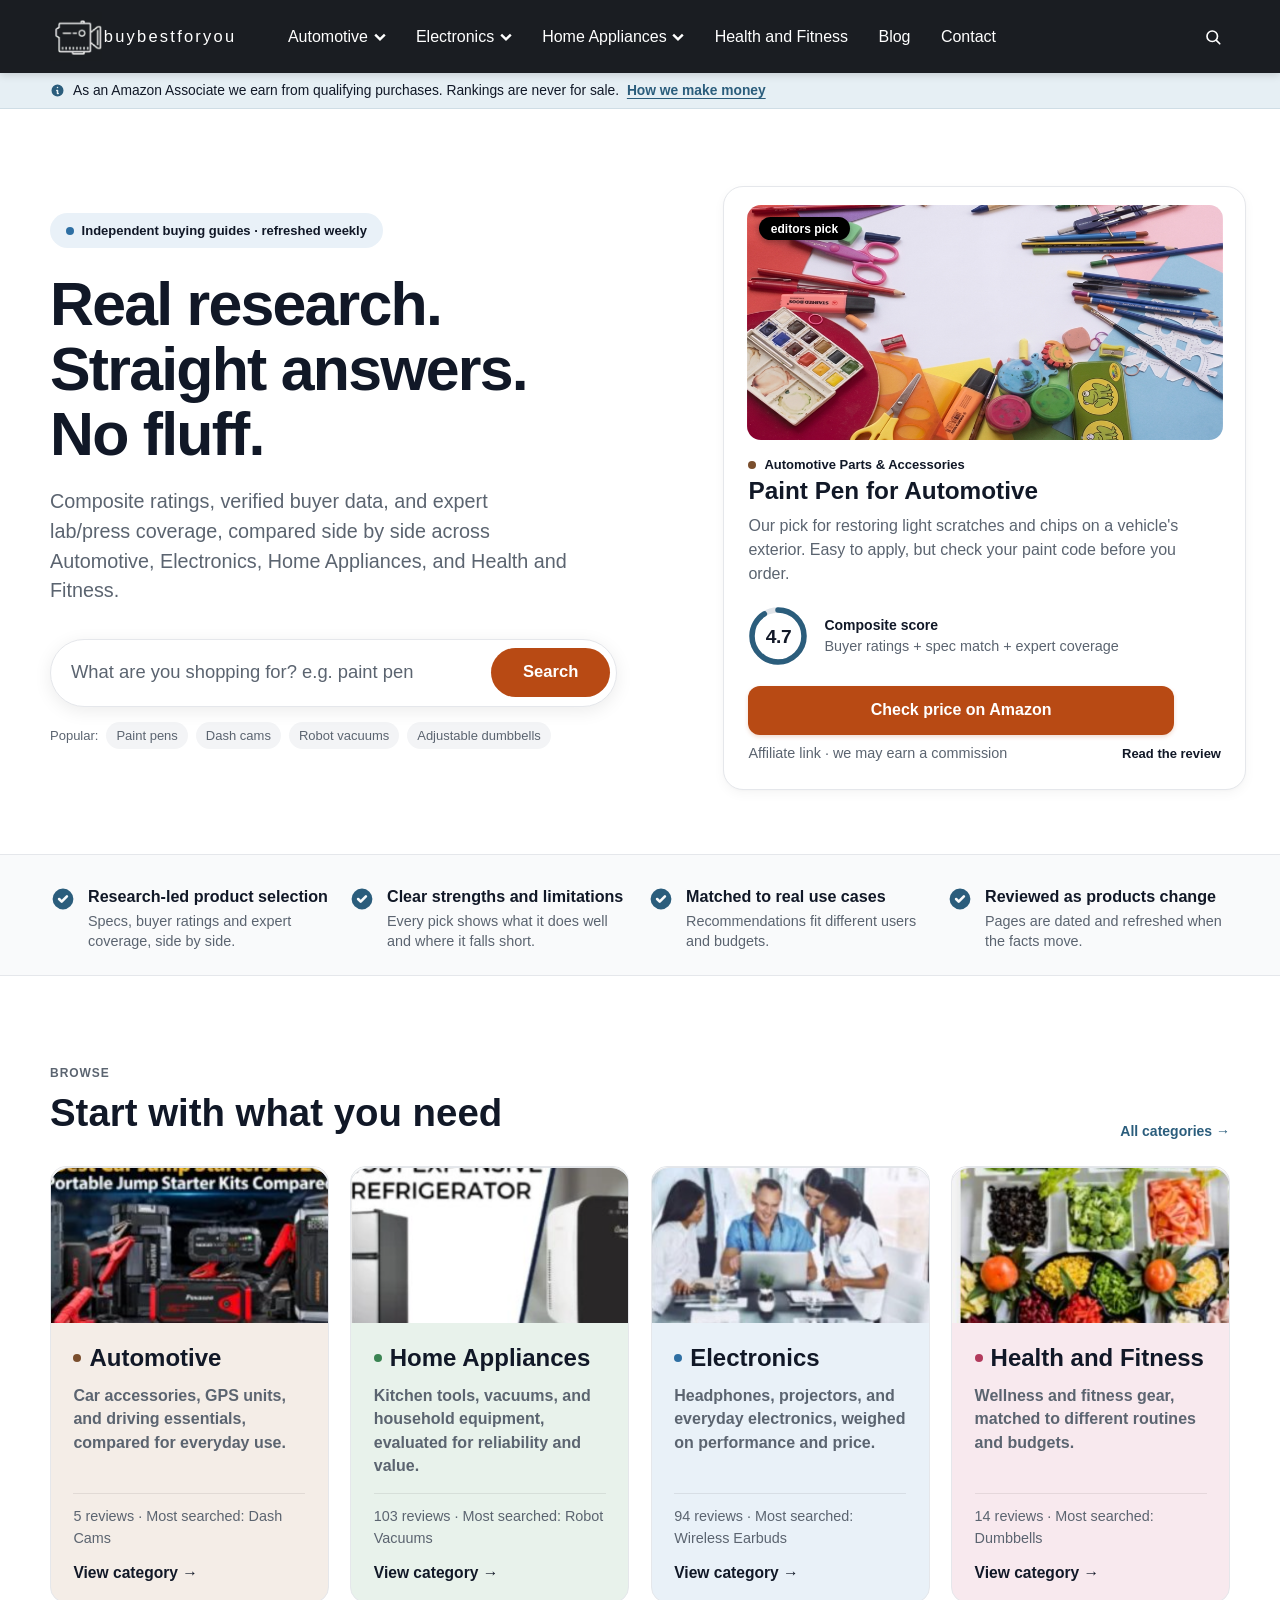
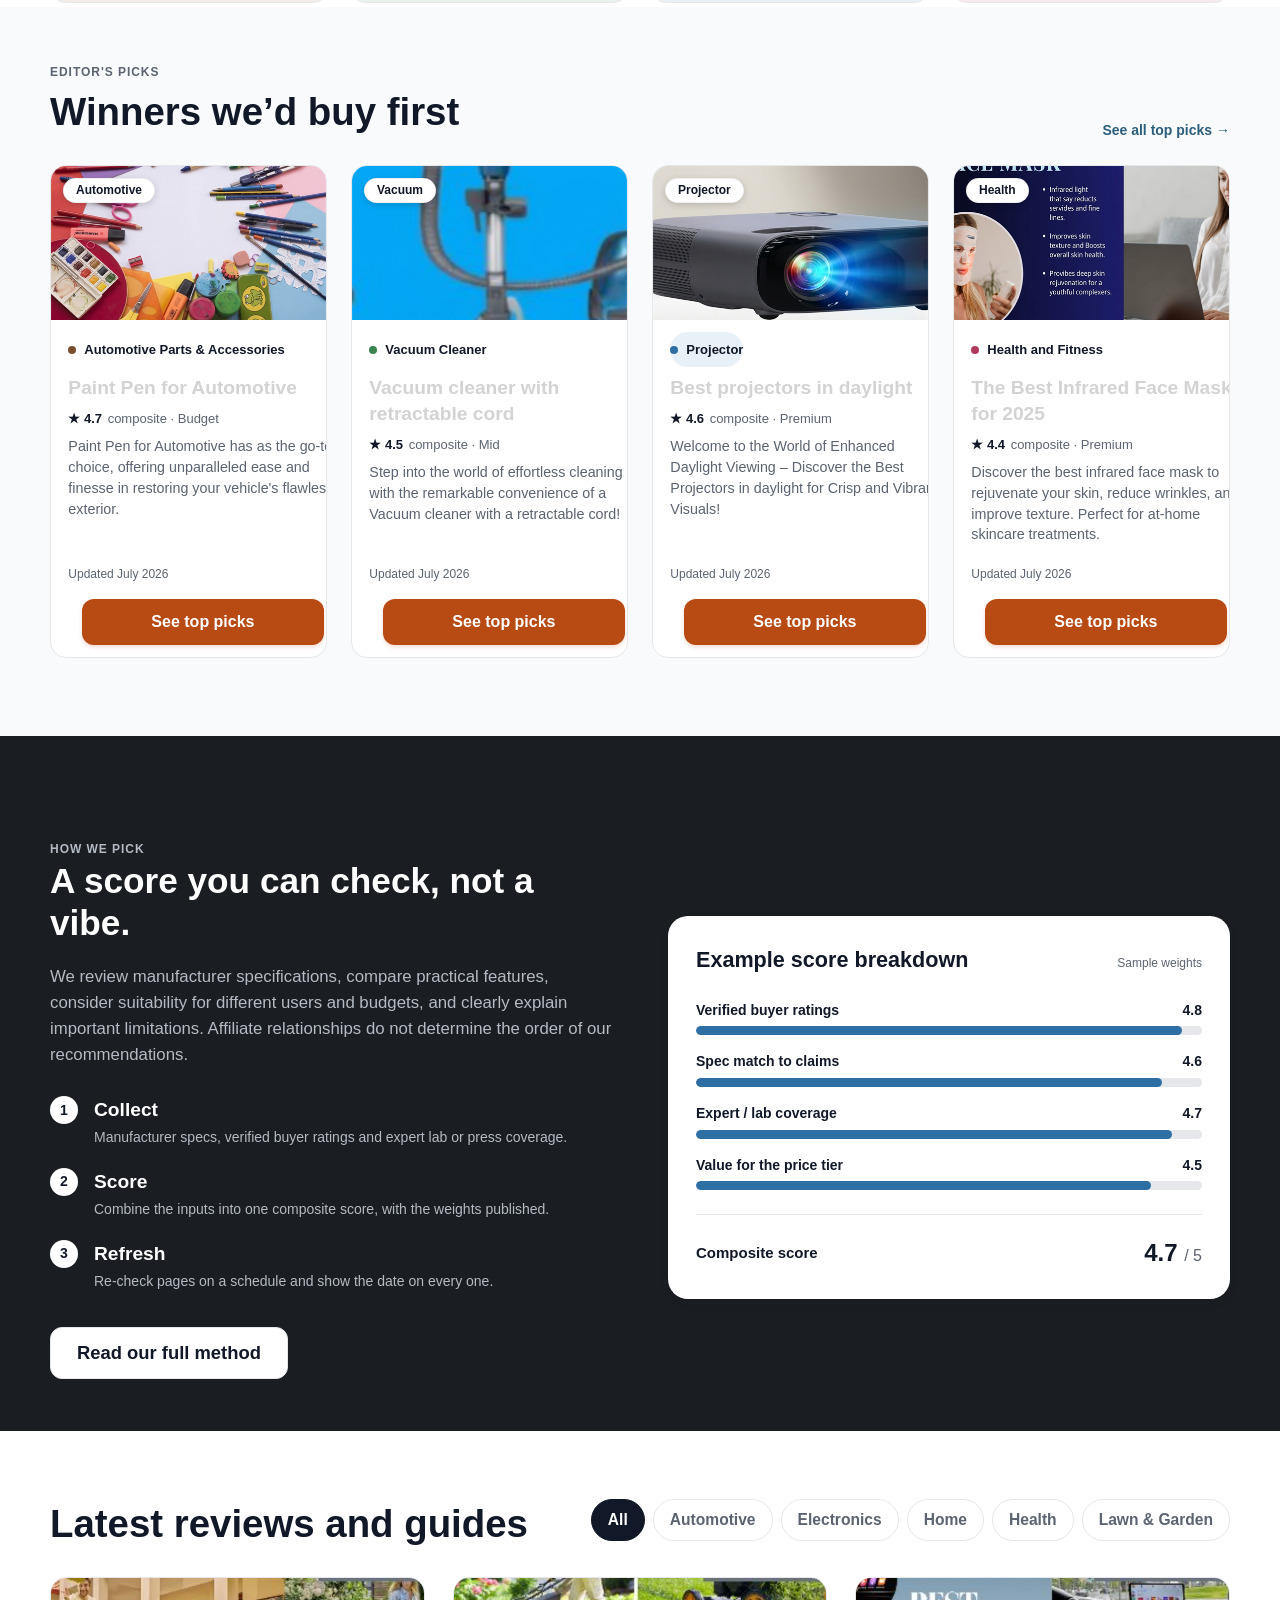
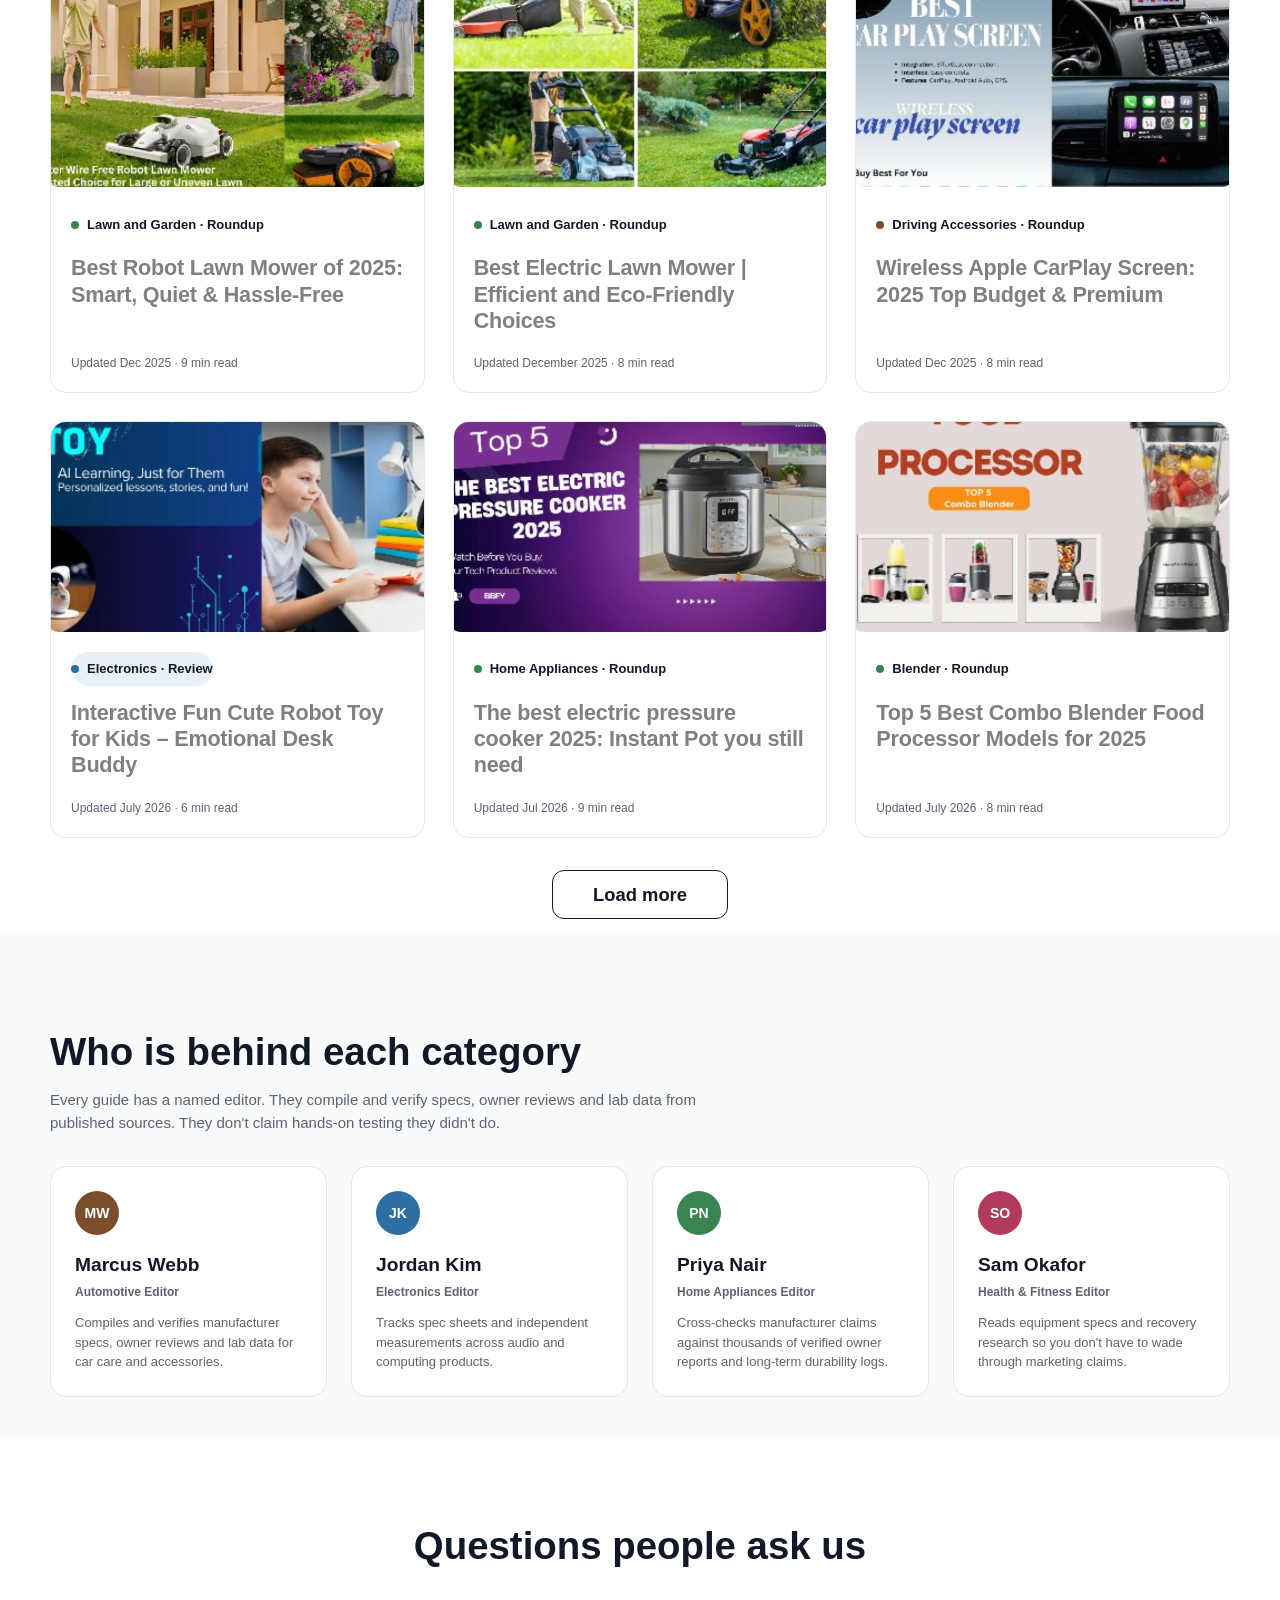
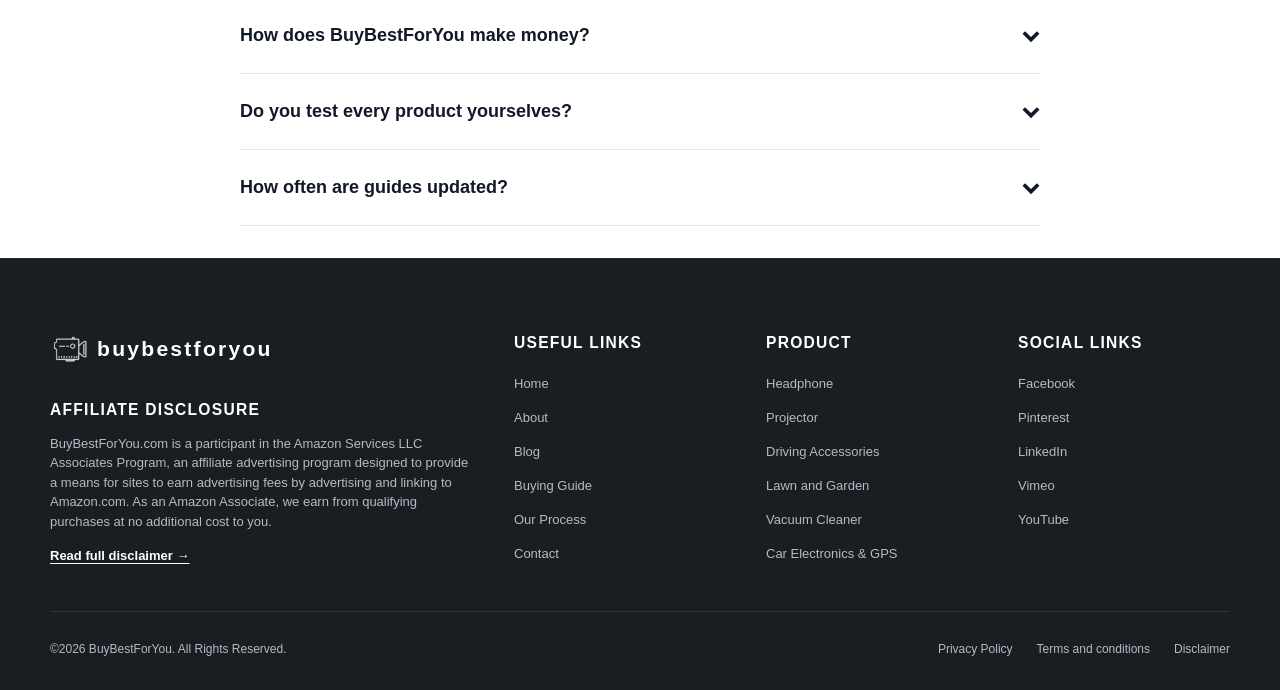
==== index.html @ 90fd8a44 "Css changes" ====
<!DOCTYPE html>
<html lang="en" class="page-home">

<head>
  <meta charset="UTF-8">
  <meta name="viewport" content="width=device-width, initial-scale=1.0">
  <title>BuyBestForYou — Real Research. Straight Answers. No Fluff.</title>
  <meta name="description"
    content="Composite ratings, verified buyer data, and expert lab/press coverage compared side-by-side across Automotive, Electronics, Home Appliances, and Health.">
  <link rel="stylesheet" href="css/variables.css">
  <link rel="stylesheet" href="css/layout.css">
  <link rel="stylesheet" href="css/components.css">
  <link rel="stylesheet" href="css/pages.css">
</head>

<body class="page-home">

  <!-- ==================== SHARED HEADER ==================== -->
  <header class="site-header">
    <div class="container header-inner">
      <a href="index.html" class="brand-logo" aria-label="BuyBestForYou Home">
        <img src="assets/images/logo.svg" alt="BuyBestForYou" class="brand-logo-icon" width="58" height="55">
        <span>buybestforyou</span>
      </a>

      <!-- Pure CSS Mobile Toggle (Checkbox Hack) -->
      <input type="checkbox" id="nav-toggle" class="menu-toggle-checkbox" aria-label="Toggle navigation menu">
      <label for="nav-toggle" class="menu-toggle-label" aria-label="Open menu">
        <span class="menu-toggle-bar"></span>
        <span class="menu-toggle-bar"></span>
        <span class="menu-toggle-bar"></span>
      </label>

      <!-- Navigation Links -->
      <nav class="main-nav" aria-label="Main Navigation">
        <ul class="nav-list">
          <li class="nav-item">
            <a href="category.html" class="nav-link">
              Automotive
              <svg class="chevron" viewBox="0 0 10 6" fill="none" stroke="currentColor" stroke-width="2">
                <path d="M1 1L5 5L9 1" />
              </svg>
            </a>
            <div class="dropdown-menu">
              <a href="category.html" class="dropdown-link">Automotive Parts & Accessories</a>
              <a href="category.html" class="dropdown-link">Car Electronics & GPS</a>
              <a href="category.html" class="dropdown-link">Driving Accessories</a>
              <a href="review-roundup.html" class="dropdown-link">Best Robot Lawn Mowers</a>
            </div>
          </li>
          <li class="nav-item">
            <a href="category.html" class="nav-link">
              Electronics
              <svg class="chevron" viewBox="0 0 10 6" fill="none" stroke="currentColor" stroke-width="2">
                <path d="M1 1L5 5L9 1" />
              </svg>
            </a>
            <div class="dropdown-menu">
              <a href="category.html" class="dropdown-link">Headphones & Audio</a>
              <a href="category.html" class="dropdown-link">Projectors & Displays</a>
              <a href="category.html" class="dropdown-link">Dash Cams & Cameras</a>
            </div>
          </li>
          <li class="nav-item">
            <a href="category.html" class="nav-link">
              Home Appliances
              <svg class="chevron" viewBox="0 0 10 6" fill="none" stroke="currentColor" stroke-width="2">
                <path d="M1 1L5 5L9 1" />
              </svg>
            </a>
            <div class="dropdown-menu">
              <a href="category.html" class="dropdown-link">Kitchen Tools & Cookers</a>
              <a href="category.html" class="dropdown-link">Vacuum Cleaners</a>
              <a href="category.html" class="dropdown-link">Lawn & Garden Care</a>
            </div>
          </li>
          <li class="nav-item">
            <a href="category.html" class="nav-link">Health and Fitness</a>
          </li>
          <li class="nav-item">
            <a href="blog.html" class="nav-link">Blog</a>
          </li>
          <li class="nav-item">
            <a href="contact.html" class="nav-link">Contact</a>
          </li>
        </ul>
      </nav>

      <div class="header-actions">
        <a href="404.html" class="search-trigger-btn" aria-label="Search articles and reviews">
          <svg viewBox="0 0 24 24" fill="none" stroke="currentColor" stroke-width="2.2" stroke-linecap="round">
            <circle cx="11" cy="11" r="7"></circle>
            <line x1="21" y1="21" x2="16.5" y2="16.5"></line>
          </svg>
        </a>
      </div>
    </div>
  </header>

  <!-- ==================== DISCLOSURE BAR ==================== -->
  <aside class="disclosure-bar" aria-label="Affiliate disclosure banner">
    <div class="container disclosure-inner">
      <svg class="disclosure-icon desktop-only" viewBox="0 0 20 20" fill="currentColor">
        <path fill-rule="evenodd"
          d="M18 10a8 8 0 11-16 0 8 8 0 0116 0zm-7-4a1 1 0 11-2 0 1 1 0 012 0zM9 9a1 1 0 000 2v3a1 1 0 001 1h1a1 1 0 100-2v-3a1 1 0 00-1-1H9z"
          clip-rule="evenodd" />
      </svg>
      <span class="disclosure-text">
        As an Amazon Associate we earn from qualifying purchases. <span class="desktop-only">Rankings are never for
          sale. </span><a href="disclosure.html" class="disclosure-link">How we make money</a>
      </span>
    </div>
  </aside>

  <!-- ==================== MAIN CONTENT ==================== -->
  <main id="main-content">

    <!-- HERO SECTION -->
    <section class="hero-home">
      <div class="container hero-grid" style="position: relative; top: 0.4rem;">
        <div class="hero-intro">
          <div class="cat-pill cat-electronics desktop-only"
            style="margin-bottom: 1.25rem; position: relative; top: 1.5rem; padding-left: 0.975rem; padding-right: 0.975rem;">
            <span class="cat-dot"></span>
            Independent buying guides · refreshed weekly
          </div>
          <h1 class="hero-title" style="position: relative; top: 1.75rem;">Real research.<br>Straight answers.<br>No
            fluff.
          </h1>
          <p class="hero-lead" style="font-size: 1.2375rem; position: relative; top: 1.75rem;">
            Composite ratings, verified buyer data, and expert lab/press coverage, compared side by side<span
              class="desktop-only"> across Automotive, Electronics, Home Appliances, and Health and Fitness</span>.
          </p>

          <form action="404.html" method="get" class="hero-search-area" style="position: relative; top: 0.3rem;">
            <div class="search-bar-unified"
              style="max-width: 567px; width: 100%; min-height: 65.66px; padding: 0.5375rem 0.35rem 0.5375rem 1.25rem;">
              <input type="text" class="search-bar-input" placeholder="What are you shopping for? e.g. paint pen"
                aria-label="Search reviews and guides">
              <button type="submit" class="search-bar-btn"
                style="padding-left: 2rem; padding-right: 2rem;">Search</button>
            </div>
          </form>

          <div class="popular-tags desktop-only">
            <span>Popular:</span>
            <a href="product-single.html" class="popular-tag">Paint pens</a>
            <a href="category.html" class="popular-tag">Dash cams</a>
            <a href="review-roundup.html" class="popular-tag">Robot vacuums</a>
            <a href="category.html" class="popular-tag">Adjustable dumbbells</a>
          </div>
        </div>

        <!-- HERO FEATURED PRODUCT CARD -->
        <div class="hero-featured-wrap desktop-only">
          <div class="hero-featured-card" style="margin-top: -0.6rem; margin-left: 1rem; margin-right: -1rem;">
            <div class="hero-featured-image hero-featured-img"
              style="width: calc(100% + 8px - 0.3rem); height: 14.6775rem; margin-left: calc(-4px + 0.15rem); margin-right: calc(-4px + 0.15rem);">
              <a href="category.html" class="hero-featured-tag" aria-label="editors pick">editors pick</a>
              <img src="assets/images/hero-paint-pen.png" alt="Paint Pen for Automotive kit" width="911" height="460"
                loading="eager">
            </div>
            <div class="cat-pill cat-auto" style="padding-bottom: 0;">
              <span class=" cat-dot"></span>
              Automotive Parts & Accessories
            </div>
            <h2 class="hero-featured-title"
              style="font-size: 1.52rem; word-spacing: calc(var(--word-spacing, 10%) - 10%);">Paint Pen for Automotive
            </h2>
            <p class="hero-featured-desc">
              Our pick for restoring light scratches and chips on a vehicle's exterior. Easy to apply, but check your
              paint code before you order.
            </p>
            <div class="hero-featured-score-row">
              <div class="score-badge-circle"
                style="width: 60px; height: 60px; min-width: 60px; border: none; box-shadow: none; background: transparent; position: relative; display: inline-flex; align-items: center; justify-content: center;">
                <svg width="60" height="60" viewBox="0 0 60 60"
                  style="position: absolute; inset: 0; pointer-events: none;" aria-hidden="true">
                  <circle cx="30" cy="30" r="26" fill="none" stroke="#E0E4E9" stroke-width="5.5" />
                  <circle cx="30" cy="30" r="26" fill="none" stroke="#2B5D7C" stroke-width="5.5" stroke-linecap="round"
                    stroke-dasharray="148 163.4" transform="rotate(-90 30 30)" />
                </svg>
                <span
                  style="font-size: 1.2rem; font-weight: 800; color: var(--color-ink); line-height: 1; letter-spacing: -0.02em;">4.7</span>
              </div>
              <div>
                <div class="score-meta-title">Composite score</div>
                <div class="score-meta-sub">Buyer ratings + spec match + expert coverage</div>
              </div>
            </div>
            <a href="product-single.html" class="btn btn-primary btn-full" style="width: 90%; font-size: 1rem; margin-left: auto; margin-right: auto;">Check price on Amazon</a>
            <div
              style="display: flex; justify-content: space-between; align-items: center; flex-wrap: wrap; gap: 0.35rem; margin-top: 0.5rem;">
              <span class="affiliate-note" style="margin-top:0;">Affiliate link · we may earn a commission</span>
              <a href="product-single.html"
                style="font-size: 0.8125rem; font-weight: 700; color: var(--color-ink);">Read the review</a>
            </div>
          </div>
        </div>
      </div>
    </section>

    <!-- TRUST POINTS BAR -->
    <section class="trust-bar desktop-only" aria-label="Core editorial principles">
      <div class="container trust-grid">
        <div class="trust-item">
          <svg class="trust-item-icon" viewBox="0 0 20 20" fill="currentColor">
            <path fill-rule="evenodd"
              d="M10 18a8 8 0 100-16 8 8 0 000 16zm3.707-9.293a1 1 0 00-1.414-1.414L9 10.586 7.707 9.293a1 1 0 00-1.414 1.414l2 2a1 1 0 001.414 0l4-4z"
              clip-rule="evenodd" />
          </svg>
          <div>
            <h4>Research-led product selection</h4>
            <p>Specs, buyer ratings and expert coverage, side by side.</p>
          </div>
        </div>
        <div class="trust-item">
          <svg class="trust-item-icon" viewBox="0 0 20 20" fill="currentColor">
            <path fill-rule="evenodd"
              d="M10 18a8 8 0 100-16 8 8 0 000 16zm3.707-9.293a1 1 0 00-1.414-1.414L9 10.586 7.707 9.293a1 1 0 00-1.414 1.414l2 2a1 1 0 001.414 0l4-4z"
              clip-rule="evenodd" />
          </svg>
          <div>
            <h4>Clear strengths and limitations</h4>
            <p>Every pick shows what it does well and where it falls short.</p>
          </div>
        </div>
        <div class="trust-item">
          <svg class="trust-item-icon" viewBox="0 0 20 20" fill="currentColor">
            <path fill-rule="evenodd"
              d="M10 18a8 8 0 100-16 8 8 0 000 16zm3.707-9.293a1 1 0 00-1.414-1.414L9 10.586 7.707 9.293a1 1 0 00-1.414 1.414l2 2a1 1 0 001.414 0l4-4z"
              clip-rule="evenodd" />
          </svg>
          <div>
            <h4>Matched to real use cases</h4>
            <p>Recommendations fit different users and budgets.</p>
          </div>
        </div>
        <div class="trust-item">
          <svg class="trust-item-icon" viewBox="0 0 20 20" fill="currentColor">
            <path fill-rule="evenodd"
              d="M10 18a8 8 0 100-16 8 8 0 000 16zm3.707-9.293a1 1 0 00-1.414-1.414L9 10.586 7.707 9.293a1 1 0 00-1.414 1.414l2 2a1 1 0 001.414 0l4-4z"
              clip-rule="evenodd" />
          </svg>
          <div>
            <h4>Reviewed as products change</h4>
            <p>Pages are dated and refreshed when the facts move.</p>
          </div>
        </div>
      </div>
    </section>

    <!-- BROWSE CATEGORIES -->
    <section class="section section-categories">
      <div class="container">
        <div class="section-heading-row"
          style="display: flex; justify-content: space-between; align-items: flex-end; margin-bottom: 1rem;">
          <div>
            <span class="section-kicker desktop-only"
              style="font-size: 0.75rem; font-weight: 800; letter-spacing: 0.08em; text-transform: uppercase; color: var(--color-muted);">Browse</span>
            <h2 class="section-title desktop-only"
              style="font-size: 2.4rem; font-weight: 800; color: var(--color-ink);">
              Start with what you need</h2>
            <h2 class="section-title mobile-only">Browse by category</h2>
          </div>
          <a href="category.html" class="desktop-only"
            style="font-size: 0.875rem; font-weight: 700; color: var(--color-trust);">All categories →</a>
        </div>

        <div class="category-browser-grid">
          <!-- Automotive -->
          <a href="category.html" class="cat-browse-card cat-card-auto" style="background-color: var(--cat-auto-bg);">
            <div class="cat-browse-img">
              <img src="assets/images/cat-automotive.png" alt="Automotive category cover: Portable Jump Starter Kits"
                width="546" height="302" loading="lazy">
            </div>
            <div class="cat-browse-body">
              <div class="cat-browse-title">
                <span class="cat-dot" style="background-color: var(--cat-auto-dot);"></span>
                <span>Automotive</span>
              </div>
              <p class="cat-browse-desc desktop-only">Car accessories, GPS units, and driving essentials, compared for
                everyday use.</p>
              <div class="cat-browse-stats">5 reviews · <span class="desktop-only">Most searched: </span>Dash Cams</div>
              <span class="cat-browse-link desktop-only">View category →</span>
            </div>
          </a>

          <!-- Home Appliances -->
          <a href="category.html" class="cat-browse-card cat-card-home" style="background-color: var(--cat-home-bg); width: calc(100% + 0.4rem);">
            <div class="cat-browse-img">
              <img src="assets/images/cat-home.png" alt="Home appliances cover: Most Expensive Refrigerator" width="546"
                height="302" loading="lazy">
            </div>
            <div class="cat-browse-body">
              <div class="cat-browse-title">
                <span class="cat-dot" style="background-color: var(--cat-home-dot);"></span>
                <span>Home Appliances</span>
              </div>
              <p class="cat-browse-desc desktop-only">Kitchen tools, vacuums, and household equipment, evaluated for
                reliability and value.</p>
              <div class="cat-browse-stats">103 reviews · <span class="desktop-only">Most searched: </span>Robot Vacuums
              </div>
              <span class="cat-browse-link desktop-only">View category →</span>
            </div>
          </a>

          <!-- Electronics -->
          <a href="category.html" class="cat-browse-card cat-card-electronics"
            style="background-color: var(--cat-electronics-bg);">
            <div class="cat-browse-img">
              <img src="assets/images/cat-electronics.png" alt="Electronics category cover" width="546" height="302"
                loading="lazy">
            </div>
            <div class="cat-browse-body">
              <div class="cat-browse-title">
                <span class="cat-dot" style="background-color: var(--cat-electronics-dot);"></span>
                <span>Electronics</span>
              </div>
              <p class="cat-browse-desc desktop-only">Headphones, projectors, and everyday electronics, weighed on
                performance and price.</p>
              <div class="cat-browse-stats">94 reviews · <span class="desktop-only">Most searched: </span>Wireless
                Earbuds</div>
              <span class="cat-browse-link desktop-only">View category →</span>
            </div>
          </a>

          <!-- Health and Fitness -->
          <a href="category.html" class="cat-browse-card cat-card-health"
            style="background-color: var(--cat-health-bg);">
            <div class="cat-browse-img">
              <img src="assets/images/cat-health.png" alt="Health and fitness category cover" width="546" height="302"
                loading="lazy">
            </div>
            <div class="cat-browse-body">
              <div class="cat-browse-title">
                <span class="cat-dot" style="background-color: var(--cat-health-dot);"></span>
                <span>Health and Fitness</span>
              </div>
              <p class="cat-browse-desc desktop-only">Wellness and fitness gear, matched to different routines and
                budgets.</p>
              <div class="cat-browse-stats">14 reviews · <span class="desktop-only">Most searched: </span>Dumbbells
              </div>
              <span class="cat-browse-link desktop-only">View category →</span>
            </div>
          </a>
        </div>
      </div>
    </section>

    <!-- EDITOR'S PICKS: WINNERS WE'D BUY FIRST -->
    <section class="section section-bg-subtle section-winners">
      <div class="container">
        <div class="section-heading-row"
          style="display: flex; justify-content: space-between; align-items: flex-end; margin-bottom: 1rem;">
          <div>
            <span class="section-kicker desktop-only"
              style="font-size: 0.75rem; font-weight: 800; letter-spacing: 0.08em; text-transform: uppercase; color: var(--color-muted);">Editor's
              Picks</span>
            <h2 class="section-title desktop-only"
              style="font-size: 2.4rem; font-weight: 800; color: var(--color-ink);">
              Winners we’d buy first</h2>
            <h2 class="section-title mobile-only">Editor’s picks</h2>
          </div>
          <a href="review-roundup.html" class="desktop-only"
            style="font-size: 0.875rem; font-weight: 700; color: var(--color-trust);">See all top picks →</a>
        </div>

        <div class="winners-grid">
          <!-- Winner 1: Paint Pen -->
          <div class="winner-card" style="width: calc(100% + 0.8rem);">
            <div class="card-media-wrap">
              <span class="card-media-tag card-media-btn" aria-label="Automotive">Automotive</span>
              <img src="assets/images/winner-paint-pen.png" alt="Paint pen for automotive" width="546" height="330"
                loading="lazy" style="height: calc(100% + 0.5rem);">
            </div>
            <div class="winner-content" style="width: calc((100% + 0.4rem) * 1.08);">
              <div class="cat-pill cat-auto winner-cat-indicator"
                style="align-self: flex-start; margin-bottom: 0;">
                <span class="cat-dot" style="background-color: var(--cat-auto-dot);"></span>
                <span>Automotive Parts & Accessories</span>
              </div>
              <h3 class="winner-title" style="color: lightgray;"><a href="product-single.html" style="color: lightgray;">Paint Pen for Automotive</a></h3>
              <div class="winner-rating desktop-only">★ 4.7 <span
                  style="color: var(--color-muted); font-weight: normal;">composite · Budget</span></div>
              <p class="winner-desc desktop-only" style="font-size: 0.89375rem; letter-spacing: -0.04em; letter-spacing: -4%; letter-spacing: calc(var(--letter-spacing, 0%) - 4%); word-spacing: calc(var(--word-spacing, 10%) - 4%);">Paint Pen for Automotive has as the go-to choice, offering
                unparalleled ease and finesse in restoring your vehicle's flawless exterior.</p>
              <div class="winner-date desktop-only"
                style="font-size: 0.75rem; color: var(--color-muted); margin-bottom: 1rem;">Updated July 2026</div>
              <a href="product-single.html" class="btn btn-primary btn-full winner-cta-btn" style="padding: 0.7125rem 1.525rem; font-size: 1rem; width: 90%; margin-left: auto; margin-right: auto;">See top picks</a>
            </div>
          </div>

          <!-- Winner 2: Vacuum (Desktop only) -->
          <div class="winner-card desktop-only" style="width: calc(100% + 0.8rem);">
            <div class="card-media-wrap">
              <span class="card-media-tag card-media-btn" aria-label="Vacuum">Vacuum</span>
              <img src="assets/images/winner-vacuum.png" alt="Vacuum cleaner with retractable cord" width="546"
                height="330" loading="lazy" style="height: calc(100% + 0.5rem);">
            </div>
            <div class="winner-content" style="width: calc((100% + 0.4rem) * 1.08);">
              <div class="cat-pill cat-home winner-cat-indicator"
                style="align-self: flex-start; margin-bottom: 0;">
                <span class="cat-dot" style="background-color: var(--cat-home-dot);"></span>
                <span>Vacuum Cleaner</span>
              </div>
              <h3 class="winner-title" style="color: lightgray;"><a href="review-roundup.html" style="color: lightgray;">Vacuum cleaner with retractable cord</a></h3>
              <div class="winner-rating">★ 4.5 <span style="color: var(--color-muted); font-weight: normal;">composite ·
                  Mid</span></div>
              <p class="winner-desc" style="font-size: 0.89375rem; letter-spacing: -0.04em; letter-spacing: -4%; letter-spacing: calc(var(--letter-spacing, 0%) - 4%); word-spacing: calc(var(--word-spacing, 10%) - 4%);">Step into the world of effortless cleaning with the remarkable convenience of a
                Vacuum cleaner with a retractable cord!</p>
              <div class="winner-date" style="font-size: 0.75rem; color: var(--color-muted); margin-bottom: 1rem;">
                Updated July 2026</div>
              <a href="review-roundup.html" class="btn btn-primary btn-full winner-cta-btn" style="padding: 0.7125rem 1.525rem; font-size: 1rem; width: 90%; margin-left: auto; margin-right: auto;">See top picks</a>
            </div>
          </div>

          <!-- Winner 3: Projector (Mobile Card 2) -->
          <div class="winner-card" style="width: calc(100% + 0.8rem);">
            <div class="card-media-wrap">
              <span class="card-media-tag card-media-btn" aria-label="Projector">Projector</span>
              <img src="assets/images/winner-projector.png" alt="Projector in daylight" width="546" height="330"
                loading="lazy" style="height: calc(100% + 0.5rem);">
            </div>
            <div class="winner-content" style="width: calc((100% + 0.4rem) * 1.08);">
              <div class="cat-pill cat-electronics winner-cat-indicator"
                style="align-self: flex-start; margin-bottom: 0;">
                <span class="cat-dot" style="background-color: var(--cat-electronics-dot);"></span>
                <span>Projector</span>
              </div>
              <h3 class="winner-title" style="color: lightgray;"><a href="review-roundup.html" style="color: lightgray;">Best projectors in daylight</a></h3>
              <div class="winner-rating desktop-only">★ 4.6 <span
                  style="color: var(--color-muted); font-weight: normal;">composite · Premium</span></div>
              <p class="winner-desc desktop-only" style="font-size: 0.89375rem; letter-spacing: -0.04em; letter-spacing: -4%; letter-spacing: calc(var(--letter-spacing, 0%) - 4%); word-spacing: calc(var(--word-spacing, 10%) - 4%);">Welcome to the World of Enhanced Daylight Viewing – Discover the Best
                Projectors in daylight for Crisp and Vibrant Visuals!</p>
              <div class="winner-date desktop-only"
                style="font-size: 0.75rem; color: var(--color-muted); margin-bottom: 1rem;">Updated July 2026</div>
              <a href="review-roundup.html" class="btn btn-primary btn-full winner-cta-btn" style="padding: 0.7125rem 1.525rem; font-size: 1rem; width: 90%; margin-left: auto; margin-right: auto;">See top picks</a>
            </div>
          </div>

          <!-- Winner 4: Face Mask (Mobile Card 3) -->
          <div class="winner-card" style="width: calc(100% + 0.8rem);">
            <div class="card-media-wrap">
              <span class="card-media-tag card-media-btn" aria-label="Health">Health</span>
              <img src="assets/images/winner-face-mask.png" alt="The Best Infrared Face Mask for 2025" width="546"
                height="330" loading="lazy" style="height: calc(100% + 0.5rem);">
            </div>
            <div class="winner-content" style="width: calc((100% + 0.4rem) * 1.08);">
              <div class="cat-pill cat-health winner-cat-indicator"
                style="align-self: flex-start; margin-bottom: 0;">
                <span class="cat-dot" style="background-color: var(--cat-health-dot);"></span>
                <span>Health and Fitness</span>
              </div>
              <h3 class="winner-title" style="color: lightgray;"><a href="review-roundup.html" style="color: lightgray;">The Best Infrared Face Mask for 2025</a></h3>
              <div class="winner-rating desktop-only">★ 4.4 <span
                  style="color: var(--color-muted); font-weight: normal;">composite · Premium</span></div>
              <p class="winner-desc desktop-only" style="font-size: 0.89375rem; letter-spacing: -0.04em; letter-spacing: -4%; letter-spacing: calc(var(--letter-spacing, 0%) - 4%); word-spacing: calc(var(--word-spacing, 10%) - 4%);">Discover the best infrared face mask to rejuvenate your skin, reduce
                wrinkles, and improve texture. Perfect for at-home skincare treatments.</p>
              <div class="winner-date desktop-only"
                style="font-size: 0.75rem; color: var(--color-muted); margin-bottom: 1rem;">Updated July 2026</div>
              <a href="review-roundup.html" class="btn btn-primary btn-full winner-cta-btn" style="padding: 0.7125rem 1.525rem; font-size: 1rem; width: 90%; margin-left: auto; margin-right: auto;">See top picks</a>
            </div>
          </div>
        </div>
      </div>
    </section>

    <!-- METHODOLOGY DARK SECTION -->
    <section class="section-methodology">
      <div class="container methodology-grid">
        <div class="methodology-info">
          <span class="section-kicker desktop-only"
            style="font-size: 0.75rem; font-weight: 800; letter-spacing: 0.08em; text-transform: uppercase; color: var(--color-on-ink);">How
            we pick</span>
          <h2 class="methodology-title">A score you can check, not a vibe.</h2>
          <p class="methodology-text desktop-only">
            We review manufacturer specifications, compare practical features, consider suitability for different users
            and budgets, and clearly explain important limitations. Affiliate relationships do not determine the order
            of our recommendations.
          </p>
          <p class="methodology-text-mobile mobile-only">
            Affiliate relationships do not determine the order of our recommendations.
          </p>

          <div class="methodology-steps desktop-only">
            <div class="method-step-row">
              <span class="step-num-circle">1</span>
              <div class="step-text">
                <h4>Collect</h4>
                <p>Manufacturer specs, verified buyer ratings and expert lab or press coverage.</p>
              </div>
            </div>
            <div class="method-step-row">
              <span class="step-num-circle">2</span>
              <div class="step-text">
                <h4>Score</h4>
                <p>Combine the inputs into one composite score, with the weights published.</p>
              </div>
            </div>
            <div class="method-step-row">
              <span class="step-num-circle">3</span>
              <div class="step-text">
                <h4>Refresh</h4>
                <p>Re-check pages on a schedule and show the date on every one.</p>
              </div>
            </div>
          </div>

          <a href="about.html" class="btn btn-white methodology-cta-btn">Read our full method</a>
        </div>

        <!-- Sample Score Breakdown Box (Desktop only) -->
        <div class="desktop-only">
          <div class="score-breakdown-box">
            <div style="display: flex; justify-content: space-between; align-items: baseline; margin-bottom: 1.5rem;">
              <h3 style="font-size: 1.35rem; font-weight: 800; color: var(--color-ink);">Example score breakdown</h3>
              <span style="font-size: 0.75rem; color: var(--color-muted);">Sample weights</span>
            </div>

            <div class="metric-row">
              <div class="metric-header">
                <span>Verified buyer ratings</span>
                <span>4.8</span>
              </div>
              <div class="metric-bar-track">
                <div class="metric-bar-fill" style="width: 96%; background-color: #2E6FA3;"></div>
              </div>
            </div>

            <div class="metric-row">
              <div class="metric-header">
                <span>Spec match to claims</span>
                <span>4.6</span>
              </div>
              <div class="metric-bar-track">
                <div class="metric-bar-fill" style="width: 92%; background-color: #2E6FA3;"></div>
              </div>
            </div>

            <div class="metric-row">
              <div class="metric-header">
                <span>Expert / lab coverage</span>
                <span>4.7</span>
              </div>
              <div class="metric-bar-track">
                <div class="metric-bar-fill" style="width: 94%; background-color: #2E6FA3;"></div>
              </div>
            </div>

            <div class="metric-row">
              <div class="metric-header">
                <span>Value for the price tier</span>
                <span>4.5</span>
              </div>
              <div class="metric-bar-track">
                <div class="metric-bar-fill" style="width: 90%; background-color: #2E6FA3;"></div>
              </div>
            </div>

            <div
              style="display: flex; justify-content: space-between; align-items: center; border-top: 1px solid var(--color-border); padding-top: 1.25rem; margin-top: 1.5rem;">
              <span style="font-size: 0.9375rem; font-weight: 800; color: var(--color-ink);">Composite score</span>
              <span style="font-size: 1.5rem; font-weight: 800; color: var(--color-ink);">4.7 <span
                  style="font-size: 1rem; color: var(--color-muted); font-weight: normal;">/ 5</span></span>
            </div>
          </div>
        </div>
      </div>
    </section>

    <!-- LATEST REVIEWS AND GUIDES -->
    <section class="section section-latest-guides">
      <div class="container">
        <div class="section-heading-row"
          style="display: flex; justify-content: space-between; align-items: center; margin-bottom: 1.5rem;">
          <div>
            <h2 class="section-title desktop-only"
              style="font-size: 2.4rem; font-weight: 800; color: var(--color-ink);">
              Latest reviews and guides</h2>
            <h2 class="section-title mobile-only">Latest guides</h2>
          </div>
          <div class="reviews-filter-bar desktop-only" style="margin-bottom: 0;">
            <a href="#" class="filter-tab active">All</a>
            <a href="category.html" class="filter-tab">Automotive</a>
            <a href="category.html" class="filter-tab">Electronics</a>
            <a href="category.html" class="filter-tab">Home</a>
            <a href="category.html" class="filter-tab">Health</a>
            <a href="category.html" class="filter-tab">Lawn & Garden</a>
          </div>
        </div>

        <div class="guides-grid">
          <!-- Guide 1: Robot Lawn Mower (Mobile Item 1) -->
          <article class="guide-card guide-card-row">
            <div class="card-media-wrap guide-card-media">
              <img src="assets/images/guide-robot-mower.png"
                alt="Best Robot Lawn Mower of 2025: Smart, Quiet & Hassle-Free" width="736" height="400" loading="lazy">
            </div>
            <div class="guide-body">
              <div class="cat-pill cat-home desktop-only" style="align-self: flex-start; margin-bottom: 0.35rem;">
                <span class="cat-dot"></span> Lawn and Garden · Roundup
              </div>
              <div class="guide-category-mobile mobile-only">Lawn and Garden</div>
              <h3 class="guide-title"
                style="color: gray; letter-spacing: -0.01em; letter-spacing: -10%; line-height: 1.215;">
                <a href="review-roundup.html" style="color: gray;">Best Robot Lawn Mower of 2025: Smart, Quiet &
                  Hassle-Free</a>
              </h3>
              <div class="guide-meta">Updated Dec 2025<span class="desktop-only"> · 9 min read</span></div>
            </div>
          </article>

          <!-- Guide 2: Electric Mower (Desktop only) -->
          <article class="guide-card desktop-only">
            <div class="card-media-wrap">
              <img src="assets/images/guide-electric-mower.png"
                alt="Best Electric Lawn Mower | Efficient and Eco-Friendly Choices" width="736" height="400"
                loading="lazy">
            </div>
            <div class="guide-body">
              <div class="cat-pill cat-home" style="align-self: flex-start; margin-bottom: 0.35rem;">
                <span class="cat-dot"></span> Lawn and Garden · Roundup
              </div>
              <h3 class="guide-title"
                style="color: gray; letter-spacing: -0.01em; letter-spacing: -10%; line-height: 1.215;">
                <a href="review-roundup.html" style="color: gray;">Best Electric Lawn Mower | Efficient and Eco-Friendly
                  Choices</a>
              </h3>
              <div class="guide-meta">Updated December 2025 · 8 min read</div>
            </div>
          </article>

          <!-- Guide 3: CarPlay (Mobile Item 2) -->
          <article class="guide-card guide-card-row">
            <div class="card-media-wrap guide-card-media">
              <img src="assets/images/guide-carplay.png" alt="Wireless Apple CarPlay Screen: 2025 Top Budget & Premium"
                width="736" height="400" loading="lazy">
            </div>
            <div class="guide-body">
              <div class="cat-pill cat-auto desktop-only" style="align-self: flex-start; margin-bottom: 0.35rem;">
                <span class="cat-dot"></span> Driving Accessories · Roundup
              </div>
              <div class="guide-category-mobile mobile-only">Driving Accessories</div>
              <h3 class="guide-title"
                style="color: gray; letter-spacing: -0.01em; letter-spacing: -10%; line-height: 1.215;">
                <a href="review-roundup.html" style="color: gray;">Wireless Apple CarPlay Screen: 2025 Top Budget &
                  Premium</a>
              </h3>
              <div class="guide-meta">Updated Dec 2025<span class="desktop-only"> · 8 min read</span></div>
            </div>
          </article>

          <!-- Guide 4: Desk Robot (Desktop only) -->
          <article class="guide-card desktop-only">
            <div class="card-media-wrap">
              <img src="assets/images/guide-desk-robot.png"
                alt="Interactive Fun Cute Robot Toy for Kids – Emotional Desk Buddy" width="736" height="400"
                loading="lazy">
            </div>
            <div class="guide-body">
              <div class="cat-pill cat-electronics" style="align-self: flex-start; margin-bottom: 0.35rem;">
                <span class="cat-dot"></span> Electronics · Review
              </div>
              <h3 class="guide-title"
                style="color: gray; letter-spacing: -0.01em; letter-spacing: -10%; line-height: 1.215;">
                <a href="product-single.html" style="color: gray;">Interactive Fun Cute Robot Toy for Kids – Emotional
                  Desk Buddy</a>
              </h3>
              <div class="guide-meta">Updated July 2026 · 6 min read</div>
            </div>
          </article>

          <!-- Guide 5: Pressure Cooker (Mobile Item 3) -->
          <article class="guide-card guide-card-row">
            <div class="card-media-wrap guide-card-media">
              <img src="assets/images/guide-pressure-cooker.png" alt="The best electric pressure cooker 2025"
                width="736" height="400" loading="lazy">
            </div>
            <div class="guide-body">
              <div class="cat-pill cat-home desktop-only" style="align-self: flex-start; margin-bottom: 0.35rem;">
                <span class="cat-dot"></span> Home Appliances · Roundup
              </div>
              <div class="guide-category-mobile mobile-only">Home Appliances</div>
              <h3 class="guide-title"
                style="color: gray; letter-spacing: -0.01em; letter-spacing: -10%; line-height: 1.215;">
                <a href="review-roundup.html" style="color: gray;">The best electric pressure cooker 2025<span
                    class="desktop-only">: Instant
                    Pot you still need</span></a>
              </h3>
              <div class="guide-meta">Updated Jul 2026<span class="desktop-only"> · 9 min read</span></div>
            </div>
          </article>

          <!-- Guide 6: Blender (Desktop only) -->
          <article class="guide-card desktop-only">
            <div class="card-media-wrap">
              <img src="assets/images/guide-blender.png" alt="Top 5 Best Combo Blender Food Processor Models for 2025"
                width="736" height="400" loading="lazy">
            </div>
            <div class="guide-body">
              <div class="cat-pill cat-home" style="align-self: flex-start; margin-bottom: 0.35rem;">
                <span class="cat-dot"></span> Blender · Roundup
              </div>
              <h3 class="guide-title"
                style="color: gray; letter-spacing: -0.01em; letter-spacing: -10%; line-height: 1.215;">
                <a href="review-roundup.html" style="color: gray;">Top 5 Best Combo Blender Food Processor Models for
                  2025</a>
              </h3>
              <div class="guide-meta">Updated July 2026 · 8 min read</div>
            </div>
          </article>
        </div>

        <div class="latest-load-more-wrap" style="text-align: center; margin-top: 2rem;">
          <a href="category.html" class="btn btn-secondary desktop-only" style="padding: 0.75rem 2.5rem;">Load more</a>
          <a href="category.html" class="btn btn-load-more mobile-only">Load more</a>
        </div>
      </div>
    </section>

    <!-- WHO IS BEHIND EACH CATEGORY (Desktop only) -->
    <section class="section section-bg-subtle desktop-only">
      <div class="container">
        <h2 style="font-size: 2.4rem; font-weight: 800; color: var(--color-ink); margin-bottom: 0.5rem;">Who is behind
          each category</h2>
        <p style="font-size: 0.9375rem; color: var(--color-muted); margin-bottom: 2rem; max-width: 650px;">
          Every guide has a named editor. They compile and verify specs, owner reviews and lab data from published
          sources. They don't claim hands-on testing they didn't do.
        </p>

        <div class="editors-grid">
          <!-- Editor 1 -->
          <div class="editor-card">
            <span class="avatar-circle avatar-mw">MW</span>
            <div class="editor-name">Marcus Webb</div>
            <div class="editor-role">Automotive Editor</div>
            <p class="editor-bio">Compiles and verifies manufacturer specs, owner reviews and lab data for car care and
              accessories.</p>
          </div>

          <!-- Editor 2 -->
          <div class="editor-card">
            <span class="avatar-circle avatar-jk">JK</span>
            <div class="editor-name">Jordan Kim</div>
            <div class="editor-role">Electronics Editor</div>
            <p class="editor-bio">Tracks spec sheets and independent measurements across audio and computing products.
            </p>
          </div>

          <!-- Editor 3 -->
          <div class="editor-card">
            <span class="avatar-circle avatar-pn">PN</span>
            <div class="editor-name">Priya Nair</div>
            <div class="editor-role">Home Appliances Editor</div>
            <p class="editor-bio">Cross-checks manufacturer claims against thousands of verified owner reports and
              long-term durability logs.</p>
          </div>

          <!-- Editor 4 -->
          <div class="editor-card">
            <span class="avatar-circle avatar-so">SO</span>
            <div class="editor-name">Sam Okafor</div>
            <div class="editor-role">Health & Fitness Editor</div>
            <p class="editor-bio">Reads equipment specs and recovery research so you don't have to wade through
              marketing claims.</p>
          </div>
        </div>
      </div>
    </section>

    <!-- FAQ SECTION (Desktop only) -->
    <section class="section desktop-only">
      <div class="container container-narrow">
        <h2
          style="font-size: 2.4rem; font-weight: 800; color: var(--color-ink); text-align: center; margin-bottom: 2.5rem;">
          Questions people ask us
        </h2>

        <div class="faq-list">
          <details class="faq-item">
            <summary>
              <span>How does BuyBestForYou make money?</span>
              <svg class="faq-chevron" viewBox="0 0 10 6" fill="none" stroke="currentColor" stroke-width="2">
                <path d="M1 1L5 5L9 1" />
              </svg>
            </summary>
            <div class="faq-content">
              When you click on our recommended Amazon affiliate links and purchase a product, we may earn an affiliate
              commission at no extra cost to you. These commissions never influence our scoring or the order of our
              picks.
            </div>
          </details>

          <details class="faq-item">
            <summary>
              <span>Do you test every product yourselves?</span>
              <svg class="faq-chevron" viewBox="0 0 10 6" fill="none" stroke="currentColor" stroke-width="2">
                <path d="M1 1L5 5L9 1" />
              </svg>
            </summary>
            <div class="faq-content">
              We are clear and transparent: we combine verified buyer feedback, manufacturer technical specifications,
              and independent lab reports into structured composite scores. We explicitly state our evidence sources on
              every review.
            </div>
          </details>

          <details class="faq-item">
            <summary>
              <span>How often are guides updated?</span>
              <svg class="faq-chevron" viewBox="0 0 10 6" fill="none" stroke="currentColor" stroke-width="2">
                <path d="M1 1L5 5L9 1" />
              </svg>
            </summary>
            <div class="faq-content">
              Guides are refreshed routinely whenever a new generation launches, specs change, or verified owner
              sentiment shifts. The exact revision date and named editor are displayed at the top of every guide.
            </div>
          </details>
        </div>
      </div>
    </section>

  </main>

  <!-- ==================== GLOBAL FOOTER ==================== -->
  <footer class="site-footer">
    <!-- Desktop Footer -->
    <div class="container footer-top desktop-only">
      <!-- Col 1: Brand & Disclosure -->
      <div class="footer-brand">
        <a href="index.html" class="brand-logo" aria-label="BuyBestForYou Home">
          <img src="assets/images/logo.svg" alt="BuyBestForYou" class="brand-logo-icon" width="58" height="55">
          <span>buybestforyou</span>
        </a>
        <h4 class="footer-heading" style="margin-top: 1rem;">AFFILIATE DISCLOSURE</h4>
        <p class="footer-disclosure-text">
          BuyBestForYou.com is a participant in the Amazon Services LLC Associates Program, an affiliate advertising
          program designed to provide a means for sites to earn advertising fees by advertising and linking to
          Amazon.com. As an Amazon Associate, we earn from qualifying purchases at no additional cost to you.
        </p>
        <a href="disclosure.html" class="footer-disclaimer-link">Read full disclaimer →</a>
      </div>

      <!-- Col 2: Useful Links -->
      <div class="footer-col">
        <h4 class="footer-heading">USEFUL LINKS</h4>
        <ul class="footer-nav-list">
          <li><a href="index.html" class="footer-nav-link">Home</a></li>
          <li><a href="about.html" class="footer-nav-link">About</a></li>
          <li><a href="blog.html" class="footer-nav-link">Blog</a></li>
          <li><a href="category.html" class="footer-nav-link">Buying Guide</a></li>
          <li><a href="about.html" class="footer-nav-link">Our Process</a></li>
          <li><a href="contact.html" class="footer-nav-link">Contact</a></li>
        </ul>
      </div>

      <!-- Col 3: Product Categories -->
      <div class="footer-col">
        <h4 class="footer-heading">PRODUCT</h4>
        <ul class="footer-nav-list">
          <li><a href="category.html" class="footer-nav-link">Headphone</a></li>
          <li><a href="category.html" class="footer-nav-link">Projector</a></li>
          <li><a href="category.html" class="footer-nav-link">Driving Accessories</a></li>
          <li><a href="category.html" class="footer-nav-link">Lawn and Garden</a></li>
          <li><a href="category.html" class="footer-nav-link">Vacuum Cleaner</a></li>
          <li><a href="category.html" class="footer-nav-link">Car Electronics & GPS</a></li>
        </ul>
      </div>

      <!-- Col 4: Social Links -->
      <div class="footer-col">
        <h4 class="footer-heading">SOCIAL LINKS</h4>
        <ul class="footer-nav-list">
          <li><a href="https://facebook.com" class="footer-nav-link" target="_blank" rel="noopener">Facebook</a></li>
          <li><a href="https://pinterest.com" class="footer-nav-link" target="_blank" rel="noopener">Pinterest</a></li>
          <li><a href="https://linkedin.com" class="footer-nav-link" target="_blank" rel="noopener">LinkedIn</a></li>
          <li><a href="https://vimeo.com" class="footer-nav-link" target="_blank" rel="noopener">Vimeo</a></li>
          <li><a href="https://youtube.com" class="footer-nav-link" target="_blank" rel="noopener">YouTube</a></li>
        </ul>
      </div>
    </div>

    <!-- Bottom Copyright & Legal Links -->
    <div class="container footer-bottom desktop-only">
      <div>©2026 BuyBestForYou. All Rights Reserved.</div>
      <div class="footer-legal-links">
        <a href="disclosure.html" class="footer-legal-link">Privacy Policy</a>
        <a href="disclosure.html" class="footer-legal-link">Terms and conditions</a>
        <a href="disclosure.html" class="footer-legal-link">Disclaimer</a>
      </div>
    </div>

    <!-- Mobile Footer (strictly matched with 11 · Mobile homepage.png) -->
    <div class="container footer-mobile mobile-only">
      <a href="index.html" class="brand-logo" aria-label="BuyBestForYou Home">
        <img src="assets/images/logo.svg" alt="BuyBestForYou" class="brand-logo-icon" width="58" height="55">
        <span>buybestforyou</span>
      </a>

      <p class="footer-mobile-disclosure">
        As an Amazon Associate, we earn from qualifying purchases at no additional cost to you.
      </p>

      <div class="footer-mobile-links">
        <a href="about.html">About</a>
        <a href="blog.html">Blog</a>
        <a href="contact.html">Contact</a>
        <a href="disclosure.html">Disclosure</a>
        <a href="disclosure.html">Privacy</a>
        <a href="disclosure.html">Terms</a>
      </div>

      <div class="footer-mobile-copy">
        ©2026 BuyBestForYou. All Rights Reserved.
      </div>
    </div>
  </footer>

</body>

</html>
---- css/variables.css ----
/* ==========================================================================
   BuyBestForYou — Design Tokens & Foundations
   Strictly matched with '0 · Foundations (delta from design system).png'
   ========================================================================== */

:root {
  /* --- Colour Deltas & Brand Colors --- */
  --color-cta-deep: #B84A14;
  /* Primary CTA button fills (5.21:1 on white) */
  --color-cta-hover: #9E3E0F;
  /* Subtle dark hover */
  --color-muted: #5B6470;
  /* Secondary text (6.0:1 on white) */
  --color-trust: #2B5D7C;
  /* Links, disclosure anchor */
  --color-trust-hover: #1E4359;
  /* Dark hover for links */
  --color-on-ink: #B4BBC4;
  /* Secondary text on dark/footer bands */

  --color-positive-text: #007A58;
  /* Pros glyph / positive highlights */
  --color-positive-bg: #E8F2EB;
  /* Pros pill & card tint */
  --color-negative-text: #B34E00;
  /* Cons glyph / negative highlights */
  --color-negative-bg: #FDF1EA;
  /* Cons pill & card tint */

  --color-ink: #111827;
  /* Headings & dark text */
  --color-ink-rgb: 17, 24, 39;
  --color-body: #1F2937;
  /* Body copy */
  --color-bg-page: #FFFFFF;
  --color-bg-subtle: #F9FAFB;
  --color-bg-card: #FFFFFF;
  --color-border: #E5E7EB;
  --color-border-dark: #374151;
  --color-dark-surface: #1A1D22;
  /* Header background (matching Design resized) */
  --color-footer-bg: #1A1D22;
  /* Footer background (matching Design resized) */
  --color-disclosure-bg: #E6EFF4;
  /* Affiliate disclosure bar background */

  /* --- Category Tints & Indicator Dots --- */
  /* Category colors are used only as dots or icon fills. Text on tints stays ink. */
  --cat-auto-bg: #F4EDE7;
  --cat-auto-dot: #7A4E2D;
  --cat-electronics-bg: #E9F1F8;
  --cat-electronics-dot: #2E6FA3;
  --cat-home-bg: #E8F2EB;
  --cat-home-dot: #3A8452;
  --cat-health-bg: #F8E9EE;
  --cat-health-dot: #B23A5C;
  --cat-trust-bg: #E6EFF4;
  --cat-trust-dot: #2B5D7C;

  /* --- Radius Scale --- */
  --radius-btn: 12px;
  /* Standard buttons */
  --radius-btn-sm: 6px;
  /* Compact buttons */
  --radius-sm: 14px;
  /* Inputs, small cards */
  --radius-md: 16px;
  /* Standard cards */
  --radius-lg: 20px;
  /* Feature cards */
  --radius-pill: 999px;
  /* Pills, badges, tags */

  /* --- Typography Scale & Weights --- */
  --font-family: -apple-system, BlinkMacSystemFont, "Segoe UI", Roboto, "Helvetica Neue", Arial, sans-serif;
  --word-spacing: 5%;
  --letter-spacing: 0%;

  --font-display-size: clamp(2.7rem, 6vw, 4.2rem);
  /* Display 56px (+20% -> 67.2px) */
  --font-display-lh: 1.12;
  --font-display-weight: 800;

  --font-heading-size: clamp(2.1rem, 4.2vw, 3rem);
  /* Heading 40px (+20% -> 48px) */
  --font-heading-lh: 1.2;
  --font-heading-weight: 800;

  --font-subheading-size: clamp(1.5rem, 3vw, 1.8rem);
  /* Subheading 24px (+20% -> 28.8px) */
  --font-subheading-lh: 1.3;
  --font-subheading-weight: 700;

  --font-h3-size: 1.5rem;
  /* H3 20px (+20% -> 24px) */
  --font-h3-lh: 1.35;
  --font-h3-weight: 700;

  --font-body-lg-size: 1.125rem;
  /* Body large 18px */
  --font-body-lg-lh: 1.6;
  /* 28px */

  --font-body-size: 1rem;
  /* Body 16px */
  --font-body-lh: 1.5;
  /* 24px */

  --font-caption-size: 0.875rem;
  /* Caption 14px */
  --font-caption-lh: 1.43;
  /* 20px */

  /* --- Shadows & Elevations --- */
  --shadow-subtle: 0 1px 3px rgba(0, 0, 0, 0.05), 0 1px 2px rgba(0, 0, 0, 0.03);
  --shadow-card: 0 4px 12px rgba(0, 0, 0, 0.04), 0 1px 3px rgba(0, 0, 0, 0.02);
  --shadow-feature: 0 10px 25px -5px rgba(0, 0, 0, 0.07), 0 8px 10px -6px rgba(0, 0, 0, 0.03);
  --shadow-input-focus: 0 0 0 3px rgba(184, 74, 20, 0.18);

  /* --- Layout & Spacing --- */
  --container-max: 1180px;
  --container-narrow: 800px;
  --container-pad: 0px;
  --transition-speed: 0.2s;
  --transition-smooth: cubic-bezier(0.16, 1, 0.3, 1);
}

@media (max-width: 1199px) {
  :root {
    --container-pad: 1.5rem;
  }
}

@media (max-width: 768px) {
  :root {
    --container-pad: 1.25rem;
  }
}

@media (max-width: 480px) {
  :root {
    --container-pad: 1rem;
  }
}

@media (max-width: 360px) {
  :root {
    --container-pad: 0.75rem;
  }
}

/* --- Base Reset & Box Sizing --- */
*,
*::before,
*::after {
  box-sizing: border-box;
  margin: 0;
  padding: 0;
}

html {
  font-size: 16px;
  scroll-behavior: smooth;
  -webkit-text-size-adjust: 100%;
  overflow-x: clip;
  height: 100%;
  background-color: var(--color-footer-bg);
  word-spacing: var(--word-spacing, 10%);
  letter-spacing: var(--letter-spacing, 0%);
}

body {
  font-family: var(--font-family);
  font-size: var(--font-body-size);
  line-height: var(--font-body-lh);
  word-spacing: var(--word-spacing, 10%);
  letter-spacing: var(--letter-spacing, 0%);
  color: var(--color-body);
  background-color: var(--color-bg-page);
  -webkit-font-smoothing: antialiased;
  -moz-osx-font-smoothing: grayscale;
  width: 100%;
  max-width: 100%;
  min-width: 0;
  overflow-x: clip;
  min-height: 100%;
  min-height: 100vh;
  min-height: 100dvh;
  display: flex;
  flex-direction: column;
}

main,
#main-content {
  flex: 1 0 auto;
  width: 100%;
}

img,
svg,
video,
canvas,
audio,
iframe,
embed,
object {
  display: block;
  max-width: 100%;
  height: auto;
}

/* Prevent long unbroken words, URLs, and codes from stretching containers */
h1,
h2,
h3,
h4,
h5,
h6,
p,
a,
span,
li,
dt,
dd,
th,
td,
blockquote,
label {
  overflow-wrap: break-word;
  word-break: break-word;
}

/* Base Headings (+20% scale over defaults) */
h1 {
  font-size: 2.4em;
  font-weight: 800;
  color: var(--color-ink);
}

h2 {
  font-size: 1.8em;
  font-weight: 800;
  color: var(--color-ink);
}

h3 {
  font-size: 1.404em;
  font-weight: 800;
  color: var(--color-ink);
}

h4 {
  font-size: 1.2em;
  font-weight: 800;
  color: var(--color-ink);
}

a {
  color: var(--color-trust);
  text-decoration: none;
  transition: color var(--transition-speed) ease;
}

a:hover {
  color: var(--color-trust-hover);
}

input,
button,
textarea,
select {
  font: inherit;
  color: inherit;
  word-spacing: inherit;
  max-width: 100%;
}

button {
  cursor: pointer;
  border: none;
  background: none;
}

ul,
ol {
  list-style: none;
}
---- css/layout.css ----
/* ==========================================================================
   BuyBestForYou — Global Layout, Header, Disclosure Bar & Footer
   ========================================================================== */

/* --- Container System --- */
.container {
  width: 100%;
  max-width: var(--container-max);
  margin-left: auto;
  margin-right: auto;
  padding-left: var(--container-pad);
  padding-right: var(--container-pad);
}

.container-narrow {
  width: 100%;
  max-width: var(--container-narrow, 860px);
  margin-left: auto;
  margin-right: auto;
  padding-left: var(--container-pad);
  padding-right: var(--container-pad);
}

/* --- Section Utilities --- */
.section {
  padding-top: 5.5rem;
  padding-bottom: 5.5rem;
}

.section-sm {
  padding-top: 4rem;
  padding-bottom: 4rem;
}

.section-bg-subtle {
  background-color: var(--color-bg-subtle);
}

/* --- Global Header --- */
.site-header {
  background-color: var(--color-dark-surface);
  color: #FFFFFF;
  position: sticky;
  top: 0;
  z-index: 1000;
  box-shadow: 0 2px 8px rgba(0, 0, 0, 0.15);
}

.header-inner {
  display: flex;
  align-items: center;
  justify-content: space-between;
  height: 4.9rem;
  min-height: 4.9rem;
  gap: 3.22rem;
}

/* Logo */
.brand-logo {
  display: inline-flex;
  align-items: center;
  gap: 0.625rem;
  color: #FFFFFF;
  font-weight: 700;
  font-size: 1.32rem;
  letter-spacing: 0.14rem;
  text-decoration: none;
  flex-shrink: 0;
}

.brand-logo:hover {
  color: #FFFFFF;
  opacity: 0.95;
}

.brand-logo-icon {
  width: 37px;
  height: 35px;
  object-fit: contain;
  display: block;
  flex-shrink: 0;
}

/* Desktop Navigation */
.main-nav {
  display: flex;
  align-items: center;
  gap: 0.6rem;
  min-width: 0;
}

.nav-list {
  display: flex;
  align-items: center;
  gap: 1.9rem;
  min-width: 0;
}

@media (min-width: 992px) {
  .site-header .header-inner {
    height: 4.57rem;
    min-height: 4.57rem;
  }

  .site-header .brand-logo {
    font-size: 1.03rem;
    font-weight: 300;
    gap: 0.125rem;
  }

  .site-header .brand-logo-icon {
    width: 51.8px;
    height: 49px;
  }

  .main-nav .nav-link {
    font-size: 1rem;
    font-weight: 400;
    white-space: nowrap;
  }

  .main-nav .nav-link[style*="font-weight: 700"],
  .main-nav .nav-link[style*="font-weight:700"] {
    font-weight: 500 !important;
  }
}

@media (min-width: 992px) and (max-width: 1199px) {
  .header-inner {
    gap: 1.4rem;
  }

  .main-nav {
    gap: 0.4rem;
  }

  .nav-list {
    gap: 0.5rem;
  }

  .main-nav .nav-link {
    font-size: 0.88rem;
  }
}

.nav-item {
  position: relative;
}

.nav-link {
  color: #FFFFFF;
  font-size: 1.07rem;
  font-weight: 400;
  display: inline-flex;
  align-items: center;
  gap: 0.35rem;
  padding: 0.5rem 0;
  transition: opacity var(--transition-speed);
}

.nav-link:hover {
  color: #FFFFFF;
  opacity: 0.8;
}

.nav-link svg.chevron {
  width: 12px;
  height: 12px;
  transition: transform var(--transition-speed);
}

.nav-item:hover .nav-link svg.chevron,
.nav-item:focus-within .nav-link svg.chevron {
  transform: rotate(180deg);
}

/* Pure CSS Dropdown Menu */
.dropdown-menu {
  position: absolute;
  top: 100%;
  left: 0;
  min-width: 220px;
  background-color: #1F2937;
  border-radius: var(--radius-sm);
  padding: 0.5rem;
  box-shadow: 0 10px 25px rgba(0, 0, 0, 0.25);
  display: none;
  z-index: 100;
  border: 1px solid rgba(255, 255, 255, 0.08);
}

.nav-item:hover .dropdown-menu,
.nav-item:focus-within .dropdown-menu {
  display: block;
}

.dropdown-link {
  display: block;
  padding: 0.5rem 0.75rem;
  color: #E5E7EB;
  font-size: 0.875rem;
  border-radius: 8px;
  transition: background-color var(--transition-speed), color var(--transition-speed);
}

.dropdown-link:hover {
  background-color: rgba(255, 255, 255, 0.1);
  color: #FFFFFF;
}

/* Header Actions (Search & Mobile Toggle) */
.header-actions {
  display: flex;
  align-items: center;
  gap: 1rem;
  margin-left: auto;
}

.search-trigger-btn {
  color: #FFFFFF;
  display: inline-flex;
  align-items: center;
  justify-content: center;
  width: 34px;
  height: 34px;
  border-radius: var(--radius-pill);
  transition: background-color var(--transition-speed);
}

.search-trigger-btn:hover {
  background-color: rgba(255, 255, 255, 0.12);
}

.search-trigger-btn svg {
  width: 18px;
  height: 18px;
}

/* Pure CSS Mobile Navigation Hamburger (Checkbox Hack) */
.menu-toggle-checkbox {
  display: none;
}

.menu-toggle-label {
  display: none;
  cursor: pointer;
  width: 40px;
  height: 40px;
  flex-direction: column;
  justify-content: center;
  align-items: center;
  gap: 5px;
  border-radius: 8px;
}

.menu-toggle-bar {
  width: 22px;
  height: 2px;
  background-color: #FFFFFF;
  border-radius: 2px;
  transition: transform var(--transition-speed), opacity var(--transition-speed);
}

/* --- Disclosure Bar (Shared Banner) --- */
.disclosure-bar {
  background-color: var(--color-disclosure-bg);
  border-bottom: 1px solid rgba(43, 93, 124, 0.12);
  color: var(--color-ink);
  font-size: 0.8125rem;
  height: 36px;
  display: flex;
  align-items: center;
  box-sizing: border-box;
}

.disclosure-inner {
  display: flex;
  align-items: center;
  gap: 0.5rem;
  line-height: 1.4;
  width: 100%;
}

.disclosure-icon {
  flex-shrink: 0;
  width: 15px;
  height: 15px;
  color: var(--color-trust);
}

.disclosure-text {
  font-size: 0.8625rem;
  color: var(--color-ink);
}

.disclosure-link {
  color: var(--color-trust);
  font-weight: 700;
  text-decoration: underline;
  text-underline-offset: 3px;
  margin-left: 0.25rem;
}

.disclosure-link:hover {
  color: var(--color-trust-hover);
}

/* --- Global Footer --- */
.site-footer {
  background-color: var(--color-footer-bg);
  color: var(--color-on-ink);
  padding-top: 4.5rem;
  padding-bottom: 2rem;
  border-top: 1px solid rgba(255, 255, 255, 0.05);
  margin-top: auto;
  width: 100%;
}

.footer-top {
  display: grid;
  grid-template-columns: 2fr 1fr 1fr 1fr;
  gap: 2.5rem;
  margin-bottom: 2.75rem;
}

.footer-brand .brand-logo {
  margin-bottom: 1rem;
}

.footer-brand h4.footer-heading {
  color: #FFFFFF;
  font-size: 0.975rem;
  font-weight: 800;
  letter-spacing: 0.08em;
  text-transform: uppercase;
  margin-bottom: 0.75rem;
}

.footer-disclosure-text {
  font-size: 0.8125rem;
  line-height: 1.5;
  color: var(--color-on-ink);
  margin-bottom: 0.75rem;
}

.footer-disclaimer-link {
  display: inline-flex;
  align-items: center;
  gap: 0.35rem;
  color: #FFFFFF;
  font-size: 0.8125rem;
  font-weight: 700;
  text-decoration: underline;
  text-underline-offset: 3px;
}

.footer-disclaimer-link:hover {
  color: var(--color-trust-bg);
}

.footer-col h4.footer-heading {
  color: #FFFFFF;
  font-size: 0.975rem;
  font-weight: 800;
  letter-spacing: 0.08em;
  text-transform: uppercase;
  margin-bottom: 1rem;
}

.footer-nav-list {
  display: flex;
  flex-direction: column;
  gap: 0.625rem;
}

.footer-nav-link {
  color: var(--color-on-ink);
  font-size: 0.8125rem;
  transition: color var(--transition-speed);
}

.footer-nav-link:hover {
  color: #FFFFFF;
}

.footer-bottom {
  padding-top: 1.75rem;
  border-top: 1px solid rgba(255, 255, 255, 0.1);
  display: flex;
  align-items: center;
  justify-content: space-between;
  flex-wrap: wrap;
  gap: 1rem;
  font-size: 0.75rem;
  color: var(--color-on-ink);
}

.footer-legal-links {
  display: flex;
  align-items: center;
  flex-wrap: wrap;
  gap: 0.75rem 1.5rem;
}

.footer-legal-link {
  color: var(--color-on-ink);
}

.footer-legal-link:hover {
  color: #FFFFFF;
}

/* --- Mobile Responsiveness for Layout --- */
@media (max-width: 991px) {
  .header-inner {
    position: relative;
    height: 4.9rem;
    min-height: 4.9rem;
    gap: 0.75rem;
  }

  .brand-logo {
    order: 1;
    font-size: 1.15rem;
  }

  .brand-logo-icon {
    width: 37px;
    height: 35px;
  }

  .header-actions {
    order: 2;
    margin-left: auto;
    margin-right: 0;
  }

  .menu-toggle-label {
    order: 3;
    display: flex;
  }

  .main-nav {
    position: fixed;
    top: 80px;
    left: 0;
    right: 0;
    bottom: 0;
    width: 100%;
    max-width: 100vw;
    box-sizing: border-box;
    background-color: var(--color-dark-surface);
    flex-direction: column;
    align-items: flex-start;
    padding: 2rem var(--container-pad);
    transform: translateY(-100%);
    opacity: 0;
    pointer-events: none;
    transition: transform 0.3s ease, opacity 0.3s ease;
    overflow-y: auto;
    overflow-x: hidden;
    z-index: 999;
  }

  .menu-toggle-checkbox:checked~.main-nav {
    transform: translateY(0);
    opacity: 1;
    pointer-events: auto;
  }

  .menu-toggle-checkbox:checked~.menu-toggle-label .menu-toggle-bar:nth-child(1) {
    transform: translateY(7px) rotate(45deg);
  }

  .menu-toggle-checkbox:checked~.menu-toggle-label .menu-toggle-bar:nth-child(2) {
    opacity: 0;
  }

  .menu-toggle-checkbox:checked~.menu-toggle-label .menu-toggle-bar:nth-child(3) {
    transform: translateY(-7px) rotate(-45deg);
  }

  .nav-list {
    flex-direction: column;
    align-items: flex-start;
    width: 100%;
    gap: 1rem;
  }

  .nav-item {
    width: 100%;
  }

  .nav-link {
    font-size: 1.125rem;
    font-weight: 500;
    width: 100%;
    justify-content: space-between;
    padding: 0.75rem 0;
    border-bottom: 1px solid rgba(255, 255, 255, 0.08);
  }

  .dropdown-menu {
    position: static;
    box-shadow: none;
    background-color: rgba(255, 255, 255, 0.05);
    margin-top: 0.5rem;
    margin-bottom: 0.5rem;
    width: 100%;
    box-sizing: border-box;
  }

  .footer-top {
    grid-template-columns: 1fr 1fr;
    gap: 2.5rem;
  }
}

@media (max-width: 640px) {
  .footer-top {
    grid-template-columns: 1fr;
    gap: 2rem;
  }

  .footer-bottom {
    flex-direction: column;
    align-items: flex-start;
    gap: 1rem;
  }
}

/* --- Visibility Utilities & Mobile Footer (11 · Mobile homepage.png) --- */
.mobile-only {
  display: none !important;
}

@media (max-width: 768px) {
  .desktop-only {
    display: none !important;
  }

  .mobile-only {
    display: block !important;
  }

  .mobile-only-flex {
    display: flex !important;
  }

  .mobile-only-inline {
    display: inline !important;
  }

  /* Shared Mobile Footer */
  .site-footer {
    padding-top: 0 !important;
    padding-bottom: 0 !important;
    background-color: var(--color-dark-surface) !important;
  }

  .footer-mobile {
    display: block !important;
    padding: 2.5rem 0 2rem;
  }

  .footer-mobile .brand-logo {
    margin-bottom: 0.5rem;
  }

  .footer-mobile-disclosure {
    color: var(--color-on-ink);
    font-size: 0.8125rem;
    line-height: 1.5;
    margin: 1.15rem 0 1.35rem 0;
  }

  .footer-mobile-links {
    display: flex;
    flex-wrap: wrap;
    gap: 0.75rem 1.25rem;
    margin-bottom: 1.5rem;
  }

  .footer-mobile-links a {
    color: #FFFFFF;
    font-size: 0.875rem;
    font-weight: 500;
    text-decoration: none;
    transition: opacity var(--transition-speed);
  }

  .footer-mobile-links a:hover {
    opacity: 0.8;
  }

  .footer-mobile-copy {
    color: var(--color-on-ink);
    font-size: 0.75rem;
  }
}

@media (max-width: 480px) {
  .brand-logo {
    font-size: 1rem;
    gap: 0.5rem;
  }

  .brand-logo-icon {
    width: 42px;
    height: 40px;
  }
}

@media (max-width: 360px) {
  .brand-logo {
    font-size: 0.875rem;
    gap: 0.4rem;
  }

  .brand-logo-icon {
    width: 36px;
    height: 34px;
  }
}
---- css/components.css ----
/* ==========================================================================
   BuyBestForYou — Reusable Components Library
   Built directly from '0 · Foundations (delta from design system).png'
   ========================================================================== */

/* --- Buttons --- */
.btn {
  display: inline-flex;
  align-items: center;
  justify-content: center;
  gap: 0.5rem;
  font-weight: 700;
  font-size: 1.15rem;
  line-height: 1.3;
  padding: 0.8125rem 1.625rem;
  border-radius: var(--radius-btn);
  transition: all var(--transition-speed) ease;
  text-decoration: none;
  cursor: pointer;
  white-space: nowrap;
}

.btn-primary {
  background-color: var(--color-cta-deep);
  color: #FFFFFF;
  border: 1px solid transparent;
  box-shadow: 0 2px 4px rgba(184, 74, 20, 0.2);
}

.btn-primary:hover {
  background-color: var(--color-cta-hover);
  color: #FFFFFF;
  box-shadow: 0 4px 8px rgba(184, 74, 20, 0.28);
  transform: translateY(-1px);
}

.btn-secondary {
  background-color: transparent;
  color: var(--color-ink);
  border: 1.5px solid var(--color-ink);
}

.btn-secondary:hover {
  background-color: var(--color-ink);
  color: #FFFFFF;
  transform: translateY(-1px);
}

.btn-sm {
  padding: 0.5rem 1rem;
  font-size: 0.8125rem;
  border-radius: var(--radius-btn-sm);
}

.btn-lg {
  padding: 1rem 2rem;
  font-size: 1rem;
  border-radius: 10px;
}

.btn-full {
  width: 100%;
}

.btn-white {
  background-color: #FFFFFF;
  color: var(--color-ink);
  border: 1px solid var(--color-border);
}

.btn-white:hover {
  background-color: #F3F4F6;
  color: var(--color-ink);
}

/* Affiliate micro-text under buttons */
.affiliate-note {
  display: block;
  font-size: 0.9em;
  color: var(--color-muted);
  margin-top: 0.35rem;
  text-align: center;
}

/* --- Category Pills & Tints --- */
.cat-pill {
  display: inline-flex;
  align-items: center;
  gap: 0.5rem;
  border-radius: var(--radius-pill);
  font-size: 0.8125rem;
  font-weight: 800;
  color: var(--color-ink);
  text-decoration: none;
  transition: opacity var(--transition-speed);
  padding: 0.47rem 0;
}

.cat-pill:hover {
  opacity: 0.85;
}

.cat-dot {
  width: 8px;
  height: 8px;
  border-radius: 50%;
  flex-shrink: 0;
}

/* Specific category styles */
/* .cat-auto {
  background-color: var(--cat-auto-bg);
} */

.cat-auto .cat-dot {
  background-color: var(--cat-auto-dot);
}

.cat-electronics {
  background-color: var(--cat-electronics-bg);
}

.cat-electronics .cat-dot {
  background-color: var(--cat-electronics-dot);
}

/* .cat-home {
  background-color: var(--cat-home-bg);
} */

.cat-home .cat-dot {
  background-color: var(--cat-home-dot);
}

/* .cat-health {
  background-color: var(--cat-health-bg);
} */

.cat-health .cat-dot {
  background-color: var(--cat-health-dot);
}

.cat-trust {
  background-color: var(--cat-trust-bg);
}

.cat-trust .cat-dot {
  background-color: var(--cat-trust-dot);
}

/* --- Badges --- */
.badge {
  display: inline-flex;
  align-items: center;
  padding: 0.25rem 0.625rem;
  border-radius: var(--radius-pill);
  font-size: 0.75rem;
  font-weight: 700;
  text-transform: capitalize;
}

.badge-best {
  background-color: #111827;
  color: #FFFFFF;
}

.badge-tier {
  background-color: #FFFFFF;
  color: var(--color-muted);
  border: 1px solid var(--color-border);
}

.badge-editor {
  background-color: rgba(17, 24, 39, 0.9);
  color: #FFFFFF;
}

/* --- Score Meter & Gauges --- */
.score-badge-circle {
  display: inline-flex;
  flex-direction: column;
  align-items: center;
  justify-content: center;
  width: 68px;
  height: 68px;
  border-radius: 50%;
  border: 4px solid var(--color-positive-text);
  color: var(--color-ink);
  font-size: 1.5rem;
  font-weight: 800;
  line-height: 1;
  background-color: #FFFFFF;
  flex-shrink: 0;
  box-shadow: 0 2px 6px rgba(0, 122, 88, 0.15);
}

.score-badge-circle.sm {
  width: 48px;
  height: 48px;
  border-width: 3px;
  font-size: 1.125rem;
}

.score-badge-wrap {
  display: flex;
  align-items: center;
  gap: 1rem;
}

.score-meta-title {
  font-size: 0.875rem;
  font-weight: 700;
  color: var(--color-ink);
}

.score-meta-sub {
  font-size: 0.9rem;
  color: var(--color-muted);
}

/* --- Pros & Cons Cards --- */
.pros-cons-grid {
  display: grid;
  grid-template-columns: 1fr 1fr;
  gap: 1.25rem;
  margin: 1.5rem 0;
}

.card-pros,
.card-cons {
  padding: 1.25rem 1.5rem;
  border-radius: var(--radius-sm);
}

.card-pros {
  background-color: var(--color-positive-bg);
}

.card-cons {
  background-color: var(--color-negative-bg);
}

.card-pros h4,
.card-cons h4 {
  font-size: 1.125rem;
  font-weight: 800;
  margin-bottom: 0.75rem;
  display: flex;
  align-items: center;
  gap: 0.5rem;
}

.card-pros h4 {
  color: var(--color-positive-text);
}

.card-cons h4 {
  color: var(--color-negative-text);
}

.pro-con-list {
  display: flex;
  flex-direction: column;
  gap: 0.5rem;
  font-size: 0.875rem;
  line-height: 1.45;
  color: var(--color-ink);
}

.pro-con-item {
  display: flex;
  align-items: flex-start;
  gap: 0.5rem;
}

.glyph-pro {
  color: var(--color-positive-text);
  font-weight: 800;
  flex-shrink: 0;
}

.glyph-con {
  color: var(--color-negative-text);
  font-weight: 800;
  flex-shrink: 0;
}

/* --- Form Fields --- */
.form-group {
  display: flex;
  flex-direction: column;
  gap: 0.375rem;
  margin-bottom: 1.25rem;
}

.form-label {
  font-size: 0.875rem;
  font-weight: 700;
  color: var(--color-ink);
}

.form-input,
.form-textarea,
.form-select {
  width: 100%;
  padding: 0.75rem 1rem;
  border-radius: var(--radius-sm);
  border: 1px solid var(--color-border);
  background-color: #FFFFFF;
  color: var(--color-ink);
  font-size: 0.9375rem;
  outline: none;
  transition: border-color var(--transition-speed), box-shadow var(--transition-speed);
}

.form-input:focus,
.form-textarea:focus,
.form-select:focus {
  border-color: var(--color-cta-deep);
  box-shadow: var(--shadow-input-focus);
}

.form-textarea {
  min-height: 130px;
  resize: vertical;
}

/* Hero Search Bar */
.search-bar-unified {
  display: flex;
  align-items: center;
  background-color: #FFFFFF;
  border-radius: var(--radius-pill);
  padding: 0.35rem 0.35rem 0.35rem 1.25rem;
  box-shadow: 0 4px 18px rgba(0, 0, 0, 0.08);
  border: 1px solid var(--color-border);
  max-width: 620px;
  width: 100%;
  min-width: 0;
  box-sizing: border-box;
}

.search-bar-input {
  flex: 1;
  min-width: 0;
  border: none;
  outline: none;
  font-size: 1rem;
  color: var(--color-ink);
  background: transparent;
}

.search-bar-input::placeholder {
  color: var(--color-muted);
  font-size: 1.15em;
  font-weight: 400;
}

.search-bar-btn {
  background-color: var(--color-cta-deep);
  color: #FFFFFF;
  padding: 0.75rem 1.5rem;
  border-radius: var(--radius-pill);
  font-weight: 700;
  font-size: 1.0375rem;
  transition: background-color var(--transition-speed);
  white-space: nowrap;
  flex-shrink: 0;
}

.search-bar-btn:hover {
  background-color: var(--color-cta-hover);
}

@media (max-width: 480px) {
  .search-bar-unified {
    padding: 0.25rem 0.25rem 0.25rem 0.875rem;
  }

  .search-bar-input {
    font-size: 0.875rem;
  }

  .search-bar-btn {
    padding: 0.625rem 1rem;
    font-size: 0.875rem;
  }
}

/* --- Card Styles --- */
.card {
  background-color: var(--color-bg-card);
  border: 1px solid var(--color-border);
  border-radius: var(--radius-md);
  overflow: hidden;
  transition: transform var(--transition-speed), box-shadow var(--transition-speed);
}

.card:hover {
  transform: translateY(-2px);
  box-shadow: var(--shadow-hover);
}

.card-feature {
  border-radius: var(--radius-lg);
  box-shadow: var(--shadow-card);
}

/* Card Media / Thumbnail placeholder */
.card-media-wrap {
  position: relative;
  width: 100%;
  aspect-ratio: 16 / 9;
  background-color: #F3F4F6;
  overflow: hidden;
}

.card-media-wrap img {
  width: 100%;
  height: 100%;
  object-fit: cover;
}

.card-media-tag {
  position: absolute;
  top: 0.75rem;
  left: 0.75rem;
  z-index: 2;
}

.winner-card .card-media-tag:not(.badge-editor),
.card-media-btn {
  display: inline-flex;
  align-items: center;
  justify-content: center;
  background-color: #FFFFFF;
  color: var(--color-ink);
  font-size: 0.75rem;
  font-weight: 700;
  line-height: 1;
  padding: 0.35rem 0.75rem;
  border-radius: var(--radius-pill);
  text-decoration: none;
  box-shadow: 0 2px 6px rgba(0, 0, 0, 0.16);
  border: 1px solid rgba(0, 0, 0, 0.06);
  cursor: default;
  pointer-events: none;
  user-select: none;
}

/* Author Avatar / Persona Badge */
.avatar-circle {
  width: 44px;
  height: 44px;
  border-radius: 50%;
  background-color: #374151;
  color: #FFFFFF;
  display: inline-flex;
  align-items: center;
  justify-content: center;
  font-weight: 800;
  font-size: 0.875rem;
  flex-shrink: 0;
}

.avatar-mw {
  background-color: #7A4E2D;
}

.avatar-jk {
  background-color: #2E6FA3;
}

.avatar-pn {
  background-color: #3A8452;
}

.avatar-so {
  background-color: #B23A5C;
}

/* --- Pure CSS Accordion / FAQ --- */
.faq-list {
  display: flex;
  flex-direction: column;
  gap: 1rem;
}

.faq-item {
  border-bottom: 1px solid var(--color-border);
  padding-bottom: 1rem;
}

.faq-item summary {
  list-style: none;
  cursor: pointer;
  display: flex;
  align-items: center;
  justify-content: space-between;
  font-size: 1.125rem;
  font-weight: 700;
  color: var(--color-ink);
  padding: 0.5rem 0;
  user-select: none;
}

.faq-item summary::-webkit-details-marker {
  display: none;
}

.faq-item summary .faq-chevron {
  width: 18px;
  height: 18px;
  transition: transform var(--transition-speed);
}

.faq-item[open] summary .faq-chevron {
  transform: rotate(180deg);
}

.faq-content {
  padding-top: 0.75rem;
  font-size: 0.9375rem;
  line-height: 1.6;
  color: var(--color-muted);
}

/* --- Score Breakdown Progress Bars --- */
.score-breakdown-box {
  background-color: #FFFFFF;
  border-radius: var(--radius-lg);
  padding: 1.75rem;
  box-shadow: var(--shadow-card);
}

.metric-row {
  margin-bottom: 1rem;
}

.metric-header {
  display: flex;
  justify-content: space-between;
  font-size: 0.875rem;
  font-weight: 700;
  color: var(--color-ink);
  margin-bottom: 0.35rem;
}

.metric-bar-track {
  width: 100%;
  height: 9px;
  background-color: #E5E7EB;
  border-radius: var(--radius-pill);
  overflow: hidden;
}

.metric-bar-fill {
  height: 100%;
  background-color: #2563EB;
  border-radius: var(--radius-pill);
  transition: width 0.5s ease-out;
}

/* --- Buyer Sentiment Percentages --- */
.sentiment-row {
  display: flex;
  align-items: center;
  justify-content: space-between;
  padding: 0.875rem 0;
  border-bottom: 1px solid var(--color-border);
  font-size: 0.875rem;
}

.sentiment-pct {
  font-size: 1.125rem;
  font-weight: 800;
  color: var(--color-ink);
  width: 60px;
}

.sentiment-text {
  flex: 1;
  padding: 0 1rem;
  color: var(--color-ink);
}

.sentiment-badge-pos {
  background-color: var(--color-positive-bg);
  color: var(--color-positive-text);
  padding: 0.2rem 0.6rem;
  border-radius: var(--radius-pill);
  font-size: 0.75rem;
  font-weight: 700;
}

.sentiment-badge-mix {
  background-color: #F3F4F6;
  color: var(--color-muted);
  padding: 0.2rem 0.6rem;
  border-radius: var(--radius-pill);
  font-size: 0.75rem;
  font-weight: 700;
}

.sentiment-badge-neg {
  background-color: var(--color-negative-bg);
  color: var(--color-negative-text);
  padding: 0.2rem 0.6rem;
  border-radius: var(--radius-pill);
  font-size: 0.75rem;
  font-weight: 700;
}

/* --- Comparison Data Table --- */
.table-responsive {
  width: 100%;
  max-width: 100%;
  overflow-x: auto;
  -webkit-overflow-scrolling: touch;
  border-radius: var(--radius-md);
  border: 1px solid var(--color-border);
  display: block;
  box-sizing: border-box;
}

.compare-table {
  width: 100%;
  min-width: 520px;
  border-collapse: collapse;
  text-align: left;
  font-size: 0.875rem;
}

.compare-table th {
  background-color: #F9FAFB;
  padding: 0.875rem 1.25rem;
  font-weight: 700;
  color: var(--color-muted);
  border-bottom: 1px solid var(--color-border);
  white-space: nowrap;
}

.compare-table td {
  padding: 1rem 1.25rem;
  border-bottom: 1px solid var(--color-border);
  vertical-align: middle;
}

.compare-table tr:last-child td {
  border-bottom: none;
}

/* --- Embedded Product Callout (Editorial Inline) --- */
.embedded-product-callout {
  background-color: #FFFFFF;
  border: 1px solid var(--color-border);
  border-radius: var(--radius-md);
  padding: 1.25rem;
  display: flex;
  align-items: center;
  justify-content: space-between;
  gap: 1.5rem;
  box-shadow: var(--shadow-subtle);
  max-width: 100%;
  box-sizing: border-box;
}

.embedded-product-callout-info {
  display: flex;
  align-items: center;
  gap: 1rem;
  min-width: 0;
}

.embedded-product-callout-action {
  text-align: right;
  flex-shrink: 0;
}

/* --- Breadcrumbs --- */
.breadcrumbs {
  display: flex;
  align-items: center;
  flex-wrap: wrap;
  gap: 0.5rem;
  font-size: 0.8125rem;
  color: var(--color-muted);
  margin-bottom: 1rem;
}

.breadcrumbs a {
  color: var(--color-muted);
}

.breadcrumbs a:hover {
  color: var(--color-trust);
}

.breadcrumbs span.separator {
  color: #9CA3AF;
}

/* --- Responsive Adaptations for Components --- */
@media (max-width: 768px) {
  .pros-cons-grid {
    grid-template-columns: 1fr;
  }
}

@media (max-width: 640px) {
  .embedded-product-callout {
    flex-direction: column;
    align-items: flex-start;
    gap: 1rem;
  }

  .embedded-product-callout-action {
    width: 100%;
    text-align: left;
  }

  .embedded-product-callout-action .btn {
    width: 100%;
  }

  .score-badge-circle {
    width: 58px;
    height: 58px;
    font-size: 1.3rem;
  }
}

@media (max-width: 480px) {
  .sentiment-row {
    flex-wrap: wrap;
    gap: 0.5rem;
  }

  .sentiment-pct {
    width: auto;
    margin-right: 0.5rem;
  }

  .sentiment-text {
    padding: 0;
    width: 100%;
    order: 3;
  }

  .card-pros,
  .card-cons {
    padding: 1rem 1.15rem;
  }
}
---- css/pages.css ----
/* ==========================================================================
   BuyBestForYou — Page-Specific Layouts & Unique Section Styles
   ========================================================================== */

/* --- 1. Homepage Styles --- */
.hero-home {
  padding-top: 5rem;
  padding-bottom: 4.4rem;
  line-height: 1.5;
}

.hero-intro {
  position: relative;
  top: -1.45rem;
}

.hero-intro .cat-pill {
  position: relative;
  top: 1.5rem;
  padding-left: 0.475rem;
  padding-right: 0.475rem;
  word-spacing: 16%;
  letter-spacing: 0.5%;
}

.page-home .trust-bar,
.page-home .hero-home+section {
  padding-top: 1.8rem;
  padding-bottom: 1.5rem;
}

.page-home section.section-categories {
  padding-top: 5.25rem;
  padding-bottom: 0.25rem;
}

.page-home section.section-winners {
  padding-top: 3.25rem;
  padding-bottom: 4.875rem;
}

.page-home .section-methodology {
  padding-top: 6.25rem;
  padding-bottom: 3.25rem;
}

.page-home .section-latest-guides {
  padding-top: 4rem;
  padding-bottom: 1rem;
}

.page-home .guide-title,
.page-home .guide-title a {
  color: gray;
  letter-spacing: -0.01em;
  letter-spacing: -10%;
  line-height: 1.215;
}

.page-home .section-bg-subtle.desktop-only {
  padding-top: 5.5rem;
  padding-bottom: 2.5rem;
}

.page-home section:has(.faq-list) {
  padding-top: 5rem;
  padding-bottom: 2rem;
}

.hero-grid {
  display: grid;
  grid-template-columns: 1.08fr 0.92fr;
  gap: 2.75rem;
  align-items: center;
  position: relative;
  top: 0.4rem;
}

.hero-title {
  font-size: clamp(2.7rem, 5.4vw, 3.8rem);
  font-weight: 800;
  line-height: 1.07;
  color: var(--color-ink);
  letter-spacing: -0.029em;
  margin-bottom: 1.25rem;
  position: relative;
  top: 1.75rem;
}

.hero-lead {
  font-size: 1.2375rem;
  line-height: 1.5;
  color: var(--color-muted);
  max-width: 520px;
  margin-bottom: 3.5rem;
  position: relative;
  top: 1.75rem;
}

.hero-search-area {
  margin-bottom: 1.25rem;
  position: relative;
  top: 0.3rem;
}

.hero-search-area .search-bar-unified {
  max-width: 567px;
  width: 100%;
  min-height: 65.66px;
  padding: 0.5375rem 0.35rem 0.5375rem 1.25rem;
}

.hero-search-area .search-bar-btn {
  padding-left: 1.8rem;
  padding-right: 1.8rem;
}

.popular-tags {
  display: flex;
  align-items: center;
  flex-wrap: wrap;
  gap: 0.5rem;
  font-size: 0.8125rem;
  color: var(--color-muted);
}

.popular-tag {
  color: var(--color-muted);
  background-color: #F3F4F6;
  padding: 0.25rem 0.625rem;
  border-radius: var(--radius-pill);
  transition: all var(--transition-speed);
}

.popular-tag:hover {
  background-color: #E5E7EB;
  color: var(--color-ink);
}

/* Featured Hero Product Card */
.hero-featured-wrap {
  width: 100%;
  max-width: 510px;
  margin-left: auto;
}

.hero-featured-card {
  background-color: #FFFFFF;
  border: 1px solid var(--color-border);
  border-radius: var(--radius-lg);
  padding: 1.5rem;
  box-shadow: var(--shadow-card);
  width: 100%;
  margin-top: -0.6rem;
  margin-left: 1rem;
  margin-right: -1rem;
}

.hero-featured-card .cat-pill {
  padding-bottom: 0;
}

.hero-featured-image,
.hero-featured-img {
  border-radius: var(--radius-sm);
  overflow: hidden;
  margin-left: calc(-4px + 0.15rem);
  margin-right: calc(-4px + 0.15rem);
  width: calc(100% + 8px - 0.3rem);
  height: 14.6775rem;
  margin-top: -6px;
  margin-bottom: 0.5rem;
  position: relative;
  background-color: #F9FAFB;
}

.hero-featured-image img,
.hero-featured-img img {
  width: 100%;
  height: 100%;
  object-fit: cover;
  object-position: center;
}

.hero-featured-tag {
  position: absolute;
  top: 0.75rem;
  left: 0.75rem;
  z-index: 2;
  display: inline-flex;
  align-items: center;
  justify-content: center;
  background-color: #000000;
  color: #FFFFFF;
  font-size: 0.75rem;
  font-weight: 700;
  line-height: 1;
  padding: 0.35rem 0.75rem;
  border-radius: var(--radius-pill);
  text-decoration: none;
  box-shadow: 0 2px 6px rgba(0, 0, 0, 0.35);
  transition: all var(--transition-speed) ease;
  cursor: pointer;
}

.hero-featured-tag:hover {
  background-color: #1F2937;
  color: #FFFFFF;
  transform: translateY(-1px);
  box-shadow: 0 4px 10px rgba(0, 0, 0, 0.45);
}

.hero-featured-tag:focus-visible {
  outline: 2px solid #FFFFFF;
  outline-offset: 2px;
}

.hero-featured-title,
.hero-featured-title h2,
div.hero-featured-title h2 {
  font-size: 1.52rem;
  font-weight: 800;
  color: var(--color-ink);
  margin-bottom: 0.5rem;
  line-height: 1.25;
  word-spacing: 0;
  word-spacing: calc(var(--word-spacing, 10%) - 10%);
}

.hero-featured-desc {
  font-size: 1rem;
  color: var(--color-muted);
  margin-bottom: 1.25rem;
  line-height: 1.5;
}

.hero-featured-score-row {
  display: flex;
  align-items: center;
  gap: 1rem;
  margin-bottom: 1.25rem;
}

.hero-featured-score-row .score-badge-circle {
  width: 60px;
  height: 60px;
  min-width: 60px;
  border: none;
  box-shadow: none;
  background: transparent;
  position: relative;
  display: inline-flex;
  align-items: center;
  justify-content: center;
}

.hero-featured-score-row .score-badge-circle svg {
  position: absolute;
  inset: 0;
  pointer-events: none;
}

/* Trust Points Bar */
.trust-bar {
  background-color: var(--color-bg-subtle);
  border-top: 1px solid var(--color-border);
  border-bottom: 1px solid var(--color-border);
  padding: 1.35rem 0 1.5rem;
}

.trust-grid {
  display: grid;
  grid-template-columns: repeat(4, 1fr);
  gap: 1rem;
}

.trust-item {
  display: flex;
  align-items: flex-start;
  gap: 0.75rem;
}

.trust-item-icon {
  width: 26px;
  height: 26px;
  color: var(--color-trust);
  flex-shrink: 0;
  margin-top: 2px;
}

.trust-bar h4,
.trust-grid h4,
.trust-item h4 {
  font-size: 1.008rem;
  font-weight: 700;
  color: var(--color-ink);
  margin-bottom: 0.2rem;
}

.trust-item p {
  font-size: 0.9rem;
  line-height: 1.4;
  color: var(--color-muted);
}

/* Category Browser 4-Card Grid */
.category-browser-grid {
  display: grid;
  grid-template-columns: repeat(4, 1fr);
  gap: 1.35rem;
  margin-top: 1.5rem;
}

.cat-browse-card {
  border: 1px solid var(--color-border);
  border-radius: var(--radius-md);
  overflow: hidden;
  display: flex;
  flex-direction: column;
  transition: transform var(--transition-speed), box-shadow var(--transition-speed);
}

.cat-browse-card:hover {
  transform: translateY(-2px);
  box-shadow: var(--shadow-card);
}

/* Category card background tints (lighter shade of indicator dot) */
.cat-card-auto {
  background-color: var(--cat-auto-bg);
}

.cat-card-home {
  background-color: var(--cat-home-bg);
  width: calc(100% + 0.4rem);
}

.cat-card-electronics {
  background-color: var(--cat-electronics-bg);
}

.cat-card-health {
  background-color: var(--cat-health-bg);
}

.cat-browse-img {
  width: 100%;
  aspect-ratio: 16 / 9;
  overflow: hidden;
  flex-shrink: 0;
  background-color: transparent;
}

.cat-browse-img img {
  width: 100%;
  height: 100%;
  object-fit: cover;
  display: block;
}

.cat-browse-body {
  padding: 1.1rem 1.4rem;
  display: flex;
  flex-direction: column;
  flex: 1;
}

.cat-browse-title {
  display: flex;
  align-items: center;
  gap: 0.5rem;
  font-size: 1.5rem;
  font-weight: 800;
  color: var(--color-ink);
  margin-bottom: 0.5rem;
}

.cat-browse-desc {
  font-size: 1rem;
  font-weight: 600;
  line-height: 1.45;
  color: var(--color-muted);
  margin-bottom: 1rem;
  flex: 1;
}

.cat-browse-stats {
  font-size: 0.9rem;
  color: var(--color-muted);
  border-top: 1px solid rgba(0, 0, 0, 0.08);
  padding-top: 0.75rem;
  margin-bottom: 0.75rem;
}

.cat-browse-link {
  font-size: 0.975rem;
  font-weight: 700;
  color: var(--color-ink);
  display: inline-flex;
  align-items: center;
  gap: 0.35rem;
}

/* Winner's Pick 4-Card Grid */
.winners-grid {
  display: grid;
  grid-template-columns: repeat(4, 1fr);
  gap: 1.5rem;
  margin-top: 1.5rem;
}

.winner-card {
  background-color: #FFFFFF;
  border: 1px solid var(--color-border);
  border-radius: var(--radius-md);
  overflow: hidden;
  display: flex;
  flex-direction: column;
  width: calc(100% + 0.8rem);
}

.winner-card .card-media-wrap img {
  height: calc(100% + 0.5rem);
}

.winner-content {
  padding: 0.75rem 1.085rem;
  display: flex;
  flex-direction: column;
  flex: 1;
  width: calc((100% + 0.4rem) * 1.08);
}

.winner-content .cat-pill {
  margin-bottom: 0;
}

.winner-content .btn-primary {
  padding: 0.7125rem 1.525rem;
  font-size: 1rem;
  width: 90%;
  margin-left: auto;
  margin-right: auto;
}

.page-home a.btn-full {
  width: 90%;
  font-size: 1rem;
  margin-left: auto;
  margin-right: auto;
}

.winner-title,
.winner-title a {
  font-size: 1.2rem;
  font-weight: 800;
  color: lightgray;
  margin-top: 0.5rem;
  margin-bottom: 0.5rem;
  line-height: 1.35;
}

.winner-rating {
  font-size: 0.8125rem;
  font-weight: 700;
  color: var(--color-ink);
  display: flex;
  align-items: center;
  gap: 0.35rem;
  margin-bottom: 0.5rem;
}

.winner-desc {
  font-size: 0.89375rem; /* 0.8125rem * 1.10 (+10%) */
  color: var(--color-muted);
  line-height: 1.45;
  margin-bottom: 1.25rem;
  flex: 1;
  letter-spacing: -0.04em;
  letter-spacing: -4%;
  letter-spacing: calc(var(--letter-spacing, 0%) - 4%);
  word-spacing: 1%;
  word-spacing: calc(var(--word-spacing, 10%) - 4%);
}

/* Methodology Dark Section ("A score you can check, not a vibe") */
.section-methodology {
  background-color: var(--color-dark-surface);
  color: #FFFFFF;
  padding: 7.75rem 0;
}

.methodology-grid {
  display: grid;
  grid-template-columns: 1fr 1fr;
  gap: 3.5rem;
  align-items: center;
}

.methodology-title {
  font-size: 2.2rem;
  font-weight: var(--font-heading-weight);
  line-height: var(--font-heading-lh);
  color: #FFFFFF;
  margin-bottom: 1.25rem;
}

.methodology-text {
  font-size: 1.05rem;
  line-height: 1.55;
  color: var(--color-on-ink);
  margin-bottom: 1.75rem;
}

.methodology-steps {
  display: flex;
  flex-direction: column;
  gap: 1.25rem;
  margin-bottom: 2.25rem;
}

.method-step-row {
  display: flex;
  align-items: flex-start;
  gap: 1rem;
}

.step-num-circle {
  width: 28px;
  height: 28px;
  border-radius: 50%;
  background-color: #FFFFFF;
  color: #111827;
  display: inline-flex;
  align-items: center;
  justify-content: center;
  font-weight: 800;
  font-size: 0.875rem;
  flex-shrink: 0;
}

.step-text h4 {
  font-size: 1.2rem;
  font-weight: 800;
  color: #FFFFFF;
  margin-bottom: 0.2rem;
}

.step-text p {
  font-size: 0.875rem;
  color: var(--color-on-ink);
  line-height: 1.4;
}

/* Latest Reviews & Guides Grid */
.reviews-filter-bar {
  display: flex;
  align-items: center;
  gap: 0.5rem;
  overflow-x: auto;
  -webkit-overflow-scrolling: touch;
  max-width: 100%;
  padding-bottom: 0.5rem;
  margin-bottom: 2rem;
}

.filter-tab {
  padding: 0.5rem 1rem;
  border-radius: var(--radius-pill);
  font-size: 0.975rem;
  font-weight: 700;
  color: var(--color-muted);
  border: 1px solid var(--color-border);
  background-color: #FFFFFF;
  text-decoration: none;
  white-space: nowrap;
}

.filter-tab.active,
.filter-tab:hover {
  background-color: #111827;
  color: #FFFFFF;
  border-color: #111827;
}

.guides-grid {
  display: grid;
  grid-template-columns: repeat(3, 1fr);
  gap: 1.75rem;
}

.guide-card {
  background-color: #FFFFFF;
  border: 1px solid var(--color-border);
  border-radius: var(--radius-md);
  overflow: hidden;
  display: flex;
  flex-direction: column;
  transition: transform var(--transition-speed), box-shadow var(--transition-speed);
}

.guide-card:hover {
  transform: translateY(-2px);
  box-shadow: var(--shadow-card);
}

.guide-body {
  padding: 1.25rem;
  display: flex;
  flex-direction: column;
  flex: 1;
}

.guide-title {
  font-size: 1.35rem;
  font-weight: 800;
  color: var(--color-ink);
  line-height: 1.35;
  margin-top: 0.5rem;
  margin-bottom: 0.5rem;
}

.guide-title a {
  color: var(--color-ink);
}

.guide-title a:hover {
  color: var(--color-trust);
}

.guide-meta {
  font-size: 0.75rem;
  color: var(--color-muted);
  margin-top: auto;
  padding-top: 0.75rem;
}

/* Authors / Editors Grid */
.editors-grid {
  display: grid;
  grid-template-columns: repeat(4, 1fr);
  gap: 1.5rem;
  margin-top: 1.5rem;
}

.editor-card {
  background-color: #FFFFFF;
  border: 1px solid var(--color-border);
  border-radius: var(--radius-md);
  padding: 1.5rem;
  display: flex;
  flex-direction: column;
}

.editor-card .avatar-circle {
  margin-bottom: 1rem;
}

.editor-name {
  font-size: 1.2rem;
  font-weight: 800;
  color: var(--color-ink);
  margin-bottom: 0.2rem;
}

.editor-role {
  font-size: 0.75rem;
  font-weight: 700;
  color: var(--color-muted);
  margin-bottom: 0.75rem;
}

.editor-bio {
  font-size: 0.8125rem;
  line-height: 1.5;
  color: var(--color-muted);
}

/* --- 2. Review Roundup Single Styles --- */
.review-header {
  padding-top: 2rem;
  padding-bottom: 1.5rem;
}

.review-headline {
  font-size: clamp(2.304rem, 4.608vw, 3.456rem);
  font-weight: 800;
  line-height: 1.15;
  color: var(--color-ink);
  margin-top: 0.5rem;
  margin-bottom: 1rem;
}

.author-byline {
  display: flex;
  align-items: center;
  gap: 0.75rem;
  font-size: 0.875rem;
  color: var(--color-muted);
  margin-bottom: 2rem;
}

.author-byline .author-name {
  color: var(--color-ink);
  font-weight: 700;
  line-height: 1.3;
}

.author-byline .author-meta {
  color: var(--color-muted);
  font-size: 0.875rem;
  line-height: 1.35;
}

.quick-answer-box {
  background-color: #F8FAFC;
  border: 1px solid var(--color-border);
  border-radius: var(--radius-lg);
  padding: 2rem;
  margin-bottom: 3rem;
}

.quick-answer-label {
  font-size: 0.8125rem;
  font-weight: 800;
  letter-spacing: 0.08em;
  text-transform: uppercase;
  color: var(--color-trust);
  margin-bottom: 0.5rem;
}

.quick-answer-text,
.quick-answers-text {
  font-size: 1.0625rem;
  line-height: 1.6;
  color: var(--color-ink);
  margin-bottom: 1.5rem;
  max-width: calc(100% - 12rem);
}

.quick-picks-grid {
  display: grid;
  grid-template-columns: 1fr 1fr;
  gap: 1.25rem;
}

.quick-pick-card {
  background-color: #FFFFFF;
  border: 1px solid var(--color-border);
  border-radius: var(--radius-md);
  padding: 1.25rem;
  display: flex;
  flex-direction: column;
}

.quick-pick-title {
  font-size: 1.2rem;
  font-weight: 600;
  color: var(--color-ink);
  margin-top: 0.35rem;
  margin-bottom: 0.75rem;
}

.quick-pick-card .btn {
  min-height: 2.74rem;
  padding-top: 0.75rem;
  padding-bottom: 0.75rem;
  font-size: 0.89375rem;
}

/* Precise sizing for review-roundup page to match 1280x4824 */
.page-review-roundup .quick-answer-box {
  padding: 1.75rem 2rem;
  margin-bottom: 2.1875rem;
}

.page-review-roundup .product-review-item {
  margin-bottom: 2.125rem;
  padding-bottom: 1.875rem;
}

.page-review-roundup .review-main-column>section {
  margin-bottom: 6rem !important;
}

.review-main-column #compare .compare-table thead tr,
.review-main-column .compare-table thead tr {
  height: calc(49.5px + 1rem);
}

.review-main-column #compare .compare-table tbody tr,
.review-main-column .compare-table tbody tr {
  height: calc(79px + 1rem);
}

.review-main-column #compare .compare-table th,
.review-main-column .compare-table th {
  padding-top: 1.375rem;
  padding-bottom: 1.375rem;
}

.review-main-column #compare .compare-table td,
.review-main-column .compare-table td {
  padding-top: 1.5rem;
  padding-bottom: 1.5rem;
}

.page-review-roundup .section.section-bg-subtle {
  padding: 4.875rem 0;
}

/* 2-Column Review Layout (Sticky TOC + Content) */
.review-layout-grid {
  display: grid;
  grid-template-columns: 240px 1fr;
  gap: 3.5rem;
  align-items: start;
}

.toc-sidebar {
  position: sticky;
  top: 110px;
  padding: 1.25rem 0;
}

.toc-heading {
  font-size: 0.8125rem;
  font-weight: 800;
  letter-spacing: 0.08em;
  text-transform: uppercase;
  color: var(--color-ink);
  margin-bottom: 1rem;
}

.toc-list {
  display: flex;
  flex-direction: column;
  gap: 0.625rem;
}

.toc-link {
  font-size: 0.875rem;
  color: var(--color-muted);
  line-height: 1.4;
  transition: color var(--transition-speed);
}

.toc-link:hover {
  color: var(--color-trust);
}

/* Numbered Product Review Section */
.product-review-item {
  margin-bottom: 3.5rem;
  padding-bottom: 3rem;
  border-bottom: 1px solid var(--color-border);
}

.product-num-badge {
  display: inline-flex;
  align-items: center;
  justify-content: center;
  width: 28px;
  height: 28px;
  border-radius: 50%;
  background-color: #111827;
  color: #FFFFFF;
  font-weight: 800;
  font-size: 0.875rem;
}

.product-num-pill-wrap {
  display: flex;
  align-items: center;
  gap: 0.625rem;
  margin-bottom: 0.625rem;
}

.product-num-pill-wrap .product-num-badge {
  margin-right: 0;
}

.product-num-pill-wrap .cat-pill {
  margin-bottom: 0 !important;
}

.product-review-title {
  font-size: 2.1rem;
  font-weight: 800;
  color: var(--color-ink);
  margin-top: 0.5rem;
  margin-bottom: 1.25rem;
  line-height: 1.25;
}

.page-review-roundup .score-badge-circle {
  border: none;
  border-radius: 0;
  background-color: transparent;
  box-shadow: none;
  width: auto;
  height: auto;
  font-size: 2.25rem;
  font-weight: 800;
  line-height: 1;
  padding: 0;
  color: var(--color-ink);
}

.product-showcase-split {
  display: grid;
  grid-template-columns: 1.1fr 1fr;
  gap: 2rem;
  align-items: center;
  margin-bottom: 1.5rem;
  font-size: 1rem;
}

.product-showcase-split .score-meta-title {
  font-size: 1.05rem;
  line-height: 1.25;
}

.product-showcase-split .score-meta-sub {
  font-size: 0.875rem;
}

.product-showcase-split p {
  font-size: 1.05rem !important;
  line-height: 1.55;
}

.product-showcase-split .btn {
  font-size: 1.05rem;
  padding: 0.9375rem 1.5rem;
}

.product-showcase-split .product-affiliate-note {
  font-size: 0.8125rem !important;
}

.product-image-box {
  background-color: #F9FAFB;
  border-radius: var(--radius-md);
  padding: 1.5rem;
  text-align: center;
  border: 1px solid var(--color-border);
}

.product-image-box img {
  max-width: 100%;
  height: auto;
  display: block;
  margin: 0 auto;
  object-fit: contain;
}

.skip-if-box {
  background-color: #F9FAFB;
  border-left: 3px solid var(--color-muted);
  padding: 0.875rem 1.25rem;
  border-radius: 4px;
  font-size: 0.875rem;
  margin-top: 1rem;
}

/* "How to choose" 4-Card Grid */
.how-to-choose-grid {
  display: grid;
  grid-template-columns: 1fr 1fr;
  gap: 1.25rem;
  margin: 1.5rem 0;
}

.choose-card {
  background-color: #FFFFFF;
  border: 1px solid var(--color-border);
  border-radius: var(--radius-md);
  padding: 1.5rem;
}

.choose-card h4 {
  font-size: 1.2rem;
  font-weight: 800;
  color: var(--color-ink);
  margin-bottom: 0.5rem;
}

.choose-card p {
  font-size: 0.875rem;
  line-height: 1.5;
  color: var(--color-muted);
}

/* Mobile Sticky Bottom CTA Bar */
.mobile-sticky-cta {
  display: none;
  position: fixed;
  bottom: 0;
  left: 0;
  right: 0;
  width: 100%;
  max-width: 100vw;
  box-sizing: border-box;
  background-color: #FFFFFF;
  border-top: 1px solid var(--color-border);
  padding: 0.75rem var(--container-pad);
  box-shadow: 0 -4px 12px rgba(0, 0, 0, 0.08);
  z-index: 998;
}

.mobile-sticky-inner {
  display: flex;
  align-items: center;
  justify-content: space-between;
  gap: 0.75rem;
  max-width: var(--container-max);
  margin: 0 auto;
  width: 100%;
}

.mobile-sticky-text {
  font-size: 0.8125rem;
  font-weight: 700;
  color: var(--color-ink);
  line-height: 1.2;
  overflow: hidden;
  text-overflow: ellipsis;
  white-space: nowrap;
  max-width: 180px;
}

/* --- 3. Category Listing Page Styles --- */
.category-header-band {
  background-color: #F4EDE7;
  /* Automotive subtle tint */
  padding: 2.9375rem 0;
  border-bottom: 1px solid var(--color-border);
}

.page-category main>section:nth-of-type(2) {
  padding: 4.25rem 0 4rem;
}

.page-category main>section:nth-of-type(2) h2 {
  margin-bottom: 1.25rem !important;
}

.page-category main>section:nth-of-type(2) .winner-card .winner-content {
  padding: 1rem 1.25rem 1.25rem;
}

.page-category main>section:nth-of-type(3) {
  background-color: #FFFFFF;
  padding: 3.75rem 0 4rem;
}

.page-category .category-main-grid {
  margin-top: 1.5rem;
  gap: 2.25rem;
}

.page-category .guide-body {
  padding: 1rem 1.125rem;
}

.page-category .guide-title {
  font-size: 1.125rem;
  line-height: 1.35;
  margin-bottom: 0.35rem;
}

.page-category .pagination-wrap {
  margin-top: 2rem;
}

.page-category main>section:nth-of-type(4) {
  padding: 4.25rem 0 5.25rem;
}

.page-category main>section:nth-of-type(4) h2 {
  margin-bottom: 1.5rem !important;
}

.category-lead {
  max-width: 680px;
  font-size: 1.023rem;
  font-weight: 400;
  line-height: 1.6;
  color: var(--color-body);
  margin-top: 0.75rem;
  margin-bottom: 1.5rem;
}

.category-meta-chips {
  display: flex;
  align-items: center;
  flex-wrap: wrap;
  gap: 0.75rem;
}

.meta-chip {
  background-color: #FFFFFF;
  padding: 0.35rem 0.75rem;
  border-radius: var(--radius-pill);
  font-size: 0.8125rem;
  font-weight: 700;
  color: var(--color-ink);
  border: 1px solid var(--color-border);
}

/* Quick Jump To Subcategory */
.subcategory-jump-block {
  margin-top: 10.5rem;
  margin-left: -2rem;
  margin-right: 2rem;
}

.subcategory-jump-title {
  font-size: 1.125rem;
  font-weight: 700;
  color: var(--color-ink);
  margin-bottom: 0.875rem;
}

.subcategory-jump-list {
  display: flex;
  flex-direction: column;
  gap: 0.625rem;
}

.subcategory-jump-pill {
  display: flex;
  justify-content: space-between;
  align-items: center;
  background-color: #FFFFFF;
  border: 1px solid var(--color-border);
  border-radius: var(--radius-pill);
  width: 17rem;
  max-width: 100%;
  padding: 0.35rem 1rem;
  color: var(--color-ink);
  font-size: 0.875rem;
  font-weight: 600;
  text-decoration: none;
  box-shadow: 0 1px 3px rgba(0, 0, 0, 0.04);
  transition: all var(--transition-speed) ease;
}

.subcategory-jump-pill:hover {
  background-color: #F9FAFB;
  border-color: #D1D5DB;
  transform: translateY(-1px);
  box-shadow: 0 3px 6px rgba(0, 0, 0, 0.08);
}

.subcategory-jump-pill .pill-count {
  color: var(--color-muted);
  font-weight: 500;
}

.guide-category {
  font-size: 0.8125rem;
  font-weight: 700;
  color: #1F2937;
  margin-bottom: 0.35rem;
  line-height: 1.3;
}

.filter-clear-btn {
  border-radius: var(--radius-pill) !important;
  background-color: #FFFFFF !important;
  border: 1px solid var(--color-ink) !important;
  color: var(--color-ink) !important;
  font-weight: 700 !important;
  padding: 0.625rem 1.5rem !important;
  transition: all var(--transition-speed) ease !important;
}

.filter-clear-btn:hover {
  background-color: #F3F4F6 !important;
}

/* Category 2-Column (Sidebar Filter + Content) */
.category-main-grid {
  display: grid;
  grid-template-columns: 270px 1fr;
  gap: 2.875rem;
  margin-top: 2.5rem;
}

.category-main-grid .guides-grid {
  gap: 1.25rem;
}

.filter-sidebar {
  background-color: #FFFFFF;
  border-radius: var(--radius-md);
}

.filter-group {
  margin-bottom: 1.75rem;
  padding-bottom: 1.5rem;
  border-bottom: 1px solid var(--color-border);
}

.filter-group-title {
  font-size: 0.9375rem;
  font-weight: 800;
  color: var(--color-ink);
  margin-bottom: 1rem;
}

.filter-checkbox-item {
  display: flex;
  align-items: center;
  justify-content: space-between;
  font-size: 0.875rem;
  color: var(--color-ink);
  margin-bottom: 0.625rem;
  cursor: pointer;
}

.filter-checkbox-item input[type="checkbox"] {
  accent-color: var(--color-cta-deep);
  width: 16px;
  height: 16px;
  margin-right: 0.5rem;
}

.filter-count {
  font-size: 0.75rem;
  color: var(--color-muted);
}

/* Pagination Bar */
.pagination-wrap {
  display: flex;
  align-items: center;
  justify-content: center;
  gap: 0.5rem;
  margin-top: 3rem;
  flex-wrap: wrap;
}

.page-btn {
  display: inline-flex;
  align-items: center;
  justify-content: center;
  min-width: 40px;
  height: 40px;
  padding: 0 0.75rem;
  border-radius: var(--radius-btn);
  border: 1px solid var(--color-border);
  background-color: #FFFFFF;
  color: var(--color-ink);
  font-weight: 700;
  font-size: 0.875rem;
  text-decoration: none;
}

.page-btn.active,
.page-btn:hover {
  background-color: #111827;
  color: #FFFFFF;
  border-color: #111827;
}

/* --- 4. Product Single Review Styles --- */
.page-product-single .product-single-hero {
  padding-top: 3.5rem;
  padding-bottom: 3.25rem;
}

.page-product-single main>section:nth-of-type(2) {
  padding: 3.875rem 0;
}

.page-product-single main>section:nth-of-type(2) div[style*="margin-top: 3rem"] {
  margin-top: 1.75rem !important;
}

.page-product-single #specs.section {
  padding: 3.875rem 0 4.1875rem;
}

.page-product-single #specs h2[style*="margin-top: 3rem"] {
  margin-top: 1.75rem !important;
}

.product-single-hero {
  padding-top: 4rem;
  padding-bottom: 4rem;
}

.product-single-grid {
  display: grid;
  grid-template-columns: 1fr 1fr;
  gap: 3.5rem;
  align-items: start;
}

.gallery-main {
  background-color: #F9FAFB;
  border-radius: var(--radius-lg);
  aspect-ratio: 1;
  display: flex;
  align-items: center;
  justify-content: center;
  border: 1px solid var(--color-border);
  margin-bottom: 1rem;
}

.gallery-main img {
  max-width: 90%;
  max-height: 90%;
  object-fit: contain;
}

.gallery-thumbs {
  display: flex;
  gap: 0.75rem;
  flex-wrap: wrap;
}

.gallery-thumb {
  width: 68px;
  height: 68px;
  border-radius: var(--radius-sm);
  border: 2px solid transparent;
  background-color: #F3F4F6;
  cursor: pointer;
  overflow: hidden;
}

.gallery-thumb img {
  width: 100%;
  height: 100%;
  object-fit: cover;
}

.gallery-thumb.active {
  border-color: var(--color-cta-deep);
}

.quick-verdict-box {
  background-color: #FDF1EA;
  border-radius: var(--radius-md);
  padding: 1.25rem;
  margin: 1.5rem 0;
}

.quick-verdict-box h4 {
  font-size: 0.975rem;
  font-weight: 800;
  text-transform: uppercase;
  letter-spacing: 0.08em;
  color: var(--color-cta-deep);
  margin-bottom: 0.35rem;
}

.quick-verdict-box p {
  font-size: 0.9375rem;
  line-height: 1.5;
  color: var(--color-ink);
}

/* Specifications Table */
.specs-table {
  width: 100%;
  border-collapse: collapse;
  margin: 1.5rem 0;
  border-radius: var(--radius-md);
  overflow: hidden;
  border: 1px solid var(--color-border);
}

.specs-table th,
.specs-table td {
  padding: 0.875rem 1.25rem;
  font-size: 0.875rem;
  border-bottom: 1px solid var(--color-border);
}

.specs-table th {
  width: 25%;
  background-color: #F9FAFB;
  font-weight: 700;
  color: var(--color-ink);
  text-align: left;
}

.specs-table td {
  color: var(--color-body);
}

.specs-table tr:last-child th,
.specs-table tr:last-child td {
  border-bottom: none;
}

/* "Who should buy it / Look elsewhere" */
.fit-cards-grid {
  display: grid;
  grid-template-columns: 1fr 1fr;
  gap: 1.5rem;
  margin: 1.5rem 0;
}

.fit-card {
  padding: 1.5rem;
  border-radius: var(--radius-md);
  border: 1px solid var(--color-border);
  background-color: #FFFFFF;
}

.fit-card h4 {
  font-size: 1.2rem;
  font-weight: 800;
  color: var(--color-ink);
  margin-bottom: 0.5rem;
}

.fit-card p {
  font-size: 0.875rem;
  line-height: 1.5;
  color: var(--color-muted);
}

/* --- 5. Contact & About Page Styles --- */
.contact-grid {
  display: grid;
  grid-template-columns: 1fr 1.15fr;
  gap: 3.5rem;
  align-items: start;
}

.contact-card-box {
  background-color: #FFFFFF;
  border: 1px solid var(--color-border);
  border-radius: var(--radius-lg);
  padding: 2.25rem;
  box-shadow: var(--shadow-card);
}

.guest-author-banner {
  background-color: #111827;
  color: #FFFFFF;
  border-radius: var(--radius-lg);
  padding: 2.5rem;
  display: flex;
  align-items: center;
  justify-content: space-between;
  gap: 2rem;
  margin-top: 3.5rem;
}

.guest-author-banner h3 {
  font-size: 1.8rem;
  font-weight: 800;
  color: #FFFFFF;
  margin-bottom: 0.35rem;
}

.guest-author-banner p {
  color: var(--color-on-ink);
  font-size: 0.9375rem;
}

/* About: "What we do / What we don't" */
.do-dont-grid {
  display: grid;
  grid-template-columns: 1fr 1fr;
  gap: 1.5rem;
  margin: 2rem 0;
}

.do-card {
  background-color: var(--color-positive-bg);
  border-radius: var(--radius-md);
  padding: 2rem;
}

.dont-card {
  background-color: var(--color-negative-bg);
  border-radius: var(--radius-md);
  padding: 2rem;
}

.do-card h3 {
  color: var(--color-positive-text);
  font-size: 1.5rem;
  font-weight: 800;
  margin-bottom: 1.25rem;
}

.dont-card h3 {
  color: var(--color-negative-text);
  font-size: 1.5rem;
  font-weight: 800;
  margin-bottom: 1.25rem;
}

.do-dont-list {
  display: flex;
  flex-direction: column;
  gap: 0.75rem;
  font-size: 0.9375rem;
  line-height: 1.5;
  color: var(--color-ink);
}

.do-dont-list li {
  display: flex;
  align-items: flex-start;
  gap: 0.5rem;
}

/* 4-Step Process Grid */
.process-grid {
  display: grid;
  grid-template-columns: repeat(4, 1fr);
  gap: 1.5rem;
  margin: 2rem 0;
}

.process-card {
  background-color: #FFFFFF;
  border: 1px solid var(--color-border);
  border-radius: var(--radius-md);
  padding: 1.5rem;
}

.process-card .step-num-circle {
  background-color: #111827;
  color: #FFFFFF;
  margin-bottom: 1rem;
}

.process-card h4 {
  font-size: 1.35rem;
  font-weight: 800;
  color: var(--color-ink);
  margin-bottom: 0.5rem;
}

.process-card p {
  font-size: 0.875rem;
  line-height: 1.5;
  color: var(--color-muted);
}

.process-footnote {
  font-size: 0.8125rem;
  color: var(--color-muted);
  margin-top: 1.5rem;
}

/* About: Hero & Sections */
.about-hero {
  background-color: var(--cat-electronics-bg);
  padding: 4.5rem 0 4rem;
  margin-bottom: 3.5rem;
  border-bottom: 1px solid var(--color-border);
}

.about-eyebrow {
  font-size: 0.8125rem;
  font-weight: 800;
  letter-spacing: 0.08em;
  text-transform: uppercase;
  color: var(--color-trust);
  margin-bottom: 1rem;
}

.about-title {
  font-size: clamp(2.7rem, 5.4vw, 3.9rem);
  font-weight: 800;
  line-height: 1.15;
  color: var(--color-ink);
  letter-spacing: -0.02em;
  margin-bottom: 1.25rem;
}

.about-lead {
  font-size: 1.125rem;
  line-height: 1.6;
  color: var(--color-ink);
  max-width: 680px;
}

/* Precise sizing for about page to match 1280x2556 */
.page-about .editors-section-bg {
  padding: 7.9375rem 0;
  margin: 4.5rem 0 3.5rem;
}

.page-about .found-mistake-banner {
  margin: 4.25rem 0 6.625rem;
}

.editors-section-bg {
  background-color: #F8FAFC;
  padding: 6rem 0;
  margin: 4.5rem 0 3.5rem;
  border-top: 1px solid var(--color-border);
  border-bottom: 1px solid var(--color-border);
}

.found-mistake-banner {
  background-color: #111827;
  color: #FFFFFF;
  border-radius: var(--radius-lg);
  padding: 2.25rem 2.75rem;
  display: flex;
  align-items: center;
  justify-content: space-between;
  gap: 2rem;
  margin: 3.5rem 0 4.5rem;
}

.found-mistake-banner h3 {
  font-size: 1.62rem;
  font-weight: 800;
  color: #FFFFFF;
  margin-bottom: 0.25rem;
}

.found-mistake-banner p {
  font-size: 0.9375rem;
  color: var(--color-on-ink);
  margin: 0;
}

/* --- 6. Legal & Policy Page Styles --- */
.page-disclosure .legal-grid {
  margin-left: 6rem;
  margin-bottom: 6.3125rem;
}

.legal-hero {
  background-color: var(--cat-electronics-bg);
  padding: 3rem 0;
  border-bottom: 1px solid var(--color-border);
  margin-bottom: 3.5rem;
}

.legal-title {
  font-size: clamp(2.7rem, 4.8vw, 3.6rem);
  font-weight: 800;
  color: var(--color-ink);
  letter-spacing: -0.02em;
  margin-bottom: 0.75rem;
}

.legal-lead {
  font-size: 1.2375rem;
  line-height: 1.5;
  color: var(--color-ink);
  max-width: 660px;
  margin-bottom: 1rem;
}

.legal-date {
  font-size: 0.8125rem;
  color: var(--color-muted);
}

.legal-grid {
  display: grid;
  grid-template-columns: 220px 1fr;
  gap: 4rem;
  align-items: start;
  margin-bottom: 5rem;
}

.legal-sidebar {
  position: sticky;
  top: 110px;
}

.legal-toc-title {
  font-size: 0.8125rem;
  font-weight: 800;
  letter-spacing: 0.08em;
  text-transform: uppercase;
  color: var(--color-ink);
  margin-bottom: 1rem;
}

.legal-toc-list {
  display: flex;
  flex-direction: column;
  gap: 0.75rem;
  list-style: none;
  padding: 0;
  margin: 0;
}

.legal-toc-list a {
  font-size: 0.875rem;
  color: var(--color-muted);
  text-decoration: none;
  transition: color var(--transition-speed);
}

.legal-toc-list a:hover {
  color: var(--color-trust);
}

.legal-divider {
  height: 1px;
  background-color: var(--color-border);
  margin: 1.5rem 0;
}

.legal-content {
  font-size: 1.1694375rem;
}

.legal-callout {
  background-color: #F8FAFC;
  border: 1px solid var(--color-border);
  border-radius: var(--radius-md);
  padding: 1.75rem;
  margin-bottom: 2.5rem;
  font-size: 1.10446875rem;
  line-height: 1.6;
  color: var(--color-ink);
}

.legal-content h2 {
  font-size: 1.8rem;
  font-weight: 800;
  color: var(--color-ink);
  margin-top: 2.5rem;
  margin-bottom: 0.875rem;
  scroll-margin-top: 120px;
}

.legal-content h2:first-of-type {
  margin-top: 0;
}

.legal-content p {
  font-size: 1.1694375rem;
  line-height: 1.65;
  color: var(--color-ink);
  margin-bottom: 1.25rem;
}

/* --- 7. 404 Error Page Styles --- */
.page-404 .error-hero {
  text-align: center;
  padding: 3rem 1rem 1.5rem;
  max-width: 760px;
  margin: 0 auto;
}

.page-404 .error-lead {
  margin-bottom: 1.5rem;
}

.page-404 .error-chips {
  margin-bottom: 2rem;
}

.page-404 .error-guides-section {
  padding-bottom: 2.4375rem;
}

.error-hero {
  text-align: center;
  padding: 4.5rem 1rem 3.5rem;
  max-width: 760px;
  margin: 0 auto;
}

.error-eyebrow {
  font-size: 0.8125rem;
  font-weight: 800;
  letter-spacing: 0.1em;
  text-transform: uppercase;
  color: var(--color-trust);
  margin-bottom: 1rem;
}

.error-title {
  font-size: clamp(2.7rem, 6vw, 4.2rem);
  font-weight: 800;
  color: var(--color-ink);
  line-height: 1.15;
  letter-spacing: -0.03em;
  margin-bottom: 1.25rem;
}

.error-lead {
  font-size: 1.125rem;
  color: var(--color-muted);
  margin-bottom: 2.25rem;
}

.error-search-wrap {
  max-width: 540px;
  margin: 0 auto 1.5rem;
}

.error-chips {
  display: flex;
  justify-content: center;
  flex-wrap: wrap;
  gap: 0.75rem;
  margin-bottom: 4rem;
}

.error-guides-section {
  padding-bottom: 5rem;
}

.error-guides-title {
  font-size: 1.8rem;
  font-weight: 800;
  color: var(--color-ink);
  margin-bottom: 1.75rem;
  text-align: left;
}

/* --- 8. Blog Single Post Styles --- */
.page-blog-single .blog-headline,
.blog-headline {
  font-size: clamp(1.92rem, 4.32vw, 3.12rem);
  font-weight: 800;
  color: var(--color-ink);
  line-height: 1.15;
  margin-left: 14.1rem;
  margin-right: 12.9rem;
  margin-bottom: 0.75rem;
}

.blog-hero-image-wrap {
  width: calc(100% - 11.4rem);
  max-width: calc(100% - 11.4rem);
  height: calc(30.857rem - 6.4rem);
  margin-left: 5.7rem;
  margin-right: 5.7rem;
  margin-bottom: 3rem;
  overflow: hidden;
}

.blog-hero-img {
  width: 100%;
  height: 100%;
  object-fit: cover;
}

/* --- Responsive Grid Layouts (Converted from inline styles) --- */
.category-header-grid {
  display: grid;
  grid-template-columns: 1fr 340px;
  gap: 3.5rem;
  align-items: start;
}

.product-review-details-grid {
  display: grid;
  grid-template-columns: 1fr 340px;
  gap: 3.5rem;
  align-items: start;
}

.contact-sub-cards-grid {
  display: grid;
  grid-template-columns: 1fr 1fr;
  gap: 1rem;
}

.review-main-column {
  min-width: 0;
  width: 100%;
  max-width: 100%;
}

/* Ensure all grid child tracks shrink predictably without exceeding viewport */
.hero-grid>*,
.trust-grid>*,
.category-browser-grid>*,
.winners-grid>*,
.methodology-grid>*,
.guides-grid>*,
.editors-grid>*,
.quick-picks-grid>*,
.review-layout-grid>*,
.review-main-column,
.product-showcase-split>*,
.how-to-choose-grid>*,
.category-main-grid>*,
.category-header-grid>*,
.product-single-grid>*,
.product-review-details-grid>*,
.fit-cards-grid>*,
.contact-grid>*,
.contact-sub-cards-grid>*,
.do-dont-grid>*,
.process-grid>*,
.legal-grid>* {
  min-width: 0;
  max-width: 100%;
  box-sizing: border-box;
}

/* --- Responsive Media Queries for Pages --- */
@media (max-width: 991px) {

  .page-blog-single .breadcrumbs,
  .page-blog-single .cat-pill,
  .page-blog-single .author-byline,
  .page-blog-single article>p,
  .page-blog-single .blog-headline,
  .blog-headline,
  .page-blog-single #step-1,
  .page-blog-single #step-2,
  .page-blog-single #step-3,
  .page-blog-single #step-4,
  .page-blog-single #mistakes,
  .page-blog-single .short-answer-box,
  .page-blog-single .embedded-product-callout,
  .hero-featured-card {
    margin-top: 0 !important;
    margin-left: 0 !important;
    margin-right: 0 !important;
  }

  .hero-grid {
    grid-template-columns: 1fr;
    gap: 2.5rem;
  }

  .category-header-grid {
    grid-template-columns: 1fr;
    gap: 2rem;
  }

  .subcategory-jump-block {
    margin-top: 1.5rem !important;
    margin-left: 0 !important;
    margin-right: 0 !important;
  }

  .product-review-details-grid {
    grid-template-columns: 1fr;
    gap: 2.5rem;
  }

  .page-disclosure .legal-grid,
  .legal-grid {
    grid-template-columns: 1fr;
    gap: 2.5rem;
    margin-left: 0;
  }

  .legal-sidebar {
    display: none;
  }

  .found-mistake-banner {
    flex-direction: column;
    align-items: flex-start;
  }

  .category-browser-grid {
    grid-template-columns: repeat(2, 1fr);
  }

  .winners-grid {
    grid-template-columns: repeat(2, 1fr);
  }

  .guides-grid {
    grid-template-columns: repeat(2, 1fr);
  }

  .editors-grid {
    grid-template-columns: repeat(2, 1fr);
  }

  .trust-grid {
    grid-template-columns: repeat(2, 1fr);
  }

  .methodology-grid {
    grid-template-columns: 1fr;
    gap: 2.5rem;
  }

  .review-layout-grid {
    grid-template-columns: 1fr;
  }

  .toc-sidebar {
    display: none;
    /* Collapsed on tablet/mobile */
  }

  .category-main-grid {
    grid-template-columns: 1fr;
  }

  .product-single-grid {
    grid-template-columns: 1fr;
  }

  .contact-grid {
    grid-template-columns: 1fr;
  }

  .guest-author-banner {
    flex-direction: column;
    align-items: flex-start;
  }

  .process-grid {
    grid-template-columns: repeat(2, 1fr);
  }
}

@media (max-width: 640px) {
  .blog-hero-image-wrap {
    width: 100% !important;
    max-width: 100% !important;
    height: auto !important;
    aspect-ratio: 16 / 9;
  }

  .category-browser-grid {
    grid-template-columns: 1fr;
  }

  .winners-grid {
    grid-template-columns: 1fr;
  }

  .guides-grid {
    grid-template-columns: 1fr;
  }

  .editors-grid {
    grid-template-columns: 1fr;
  }

  .trust-grid {
    grid-template-columns: 1fr;
  }

  .quick-picks-grid {
    grid-template-columns: 1fr;
  }

  .product-showcase-split {
    grid-template-columns: 1fr;
  }

  .how-to-choose-grid {
    grid-template-columns: 1fr;
  }

  .fit-cards-grid {
    grid-template-columns: 1fr;
  }

  .do-dont-grid {
    grid-template-columns: 1fr;
  }

  .process-grid {
    grid-template-columns: 1fr;
  }

  .contact-sub-cards-grid {
    grid-template-columns: 1fr;
  }

  .contact-card-box {
    padding: 1.5rem;
  }

  .quick-answer-box {
    padding: 1.5rem;
  }

  .quick-answer-text,
  .quick-answers-text {
    max-width: 100%;
  }

  .guest-author-banner,
  .found-mistake-banner {
    padding: 1.75rem 1.5rem;
  }

  .about-hero,
  .legal-hero,
  .error-hero {
    padding: 3rem 0 2rem;
  }

  .specs-table th,
  .specs-table td {
    padding: 0.625rem 0.75rem;
    font-size: 0.8125rem;
  }

  .specs-table th {
    width: 35%;
  }

  .mobile-sticky-cta {
    display: block;
  }
}

@media (max-width: 360px) {
  .contact-card-box {
    padding: 1.15rem;
  }

  .quick-answer-box {
    padding: 1.15rem;
  }

  .guest-author-banner,
  .found-mistake-banner {
    padding: 1.25rem 1rem;
  }

  .mobile-sticky-text {
    max-width: 130px;
    font-size: 0.75rem;
  }
}

/* ==========================================================================
   Mobile Homepage Layout & Component Styles
   Strictly matches '11 · Mobile homepage.png'
   ========================================================================== */
@media (max-width: 768px) {

  /* Section Headings */
  .section-heading-row {
    margin-bottom: 1.15rem;
  }

  .section-title.mobile-only {
    font-size: 2.38464rem !important;
    font-weight: 800 !important;
    color: var(--color-ink) !important;
    letter-spacing: -0.02em;
    margin-bottom: 0 !important;
    line-height: 1.2;
  }

  /* 1. Hero Section */
  .hero-home {
    padding-top: 4rem;
    padding-bottom: 1rem;
    line-height: 1.65;
    /* Base line-height +10% */
  }

  .hero-grid {
    display: block !important;
  }

  .hero-title {
    font-size: 2.48832rem;
    line-height: 1.12;
    margin-bottom: 0.875rem;
    letter-spacing: -0.03em;
  }

  .hero-lead {
    font-size: 1.1495rem;
    line-height: 1.595;
    /* 1.45 * 1.10 (+10% line-height) */
    color: var(--color-muted);
    margin-bottom: 1.35rem;
    max-width: 100%;
  }

  .hero-search-area {
    margin-bottom: 0;
  }

  .search-bar-unified {
    padding: 0.33rem 0.33rem 0.33rem 1.265rem;
    /* +10% padding */
    box-shadow: 0 2px 10px rgba(0, 0, 0, 0.05);
    border: 1px solid #D1D5DB;
    max-width: 100%;
  }

  .search-bar-input {
    font-size: 1.03125rem;
    /* 0.9375rem * 1.10 (+10%) */
  }

  .search-bar-btn {
    padding: 0.715rem 1.485rem;
    /* 0.65rem * 1.10 / 1.35rem * 1.10 (+10%) */
    font-size: 1.03125rem;
    /* 0.9375rem * 1.10 (+10%) */
  }

  /* 2. Browse Categories Section (Horizontal cards with square thumbnails) */
  .section-categories {
    padding-top: 2.25rem;
    padding-bottom: 0.5rem;
  }

  .category-browser-grid {
    display: flex !important;
    flex-direction: column !important;
    gap: 0.75rem !important;
    margin-top: 0 !important;
  }

  .cat-browse-card {
    display: flex !important;
    flex-direction: row !important;
    align-items: center !important;
    padding: 0.75rem 1rem !important;
    border-radius: 16px !important;
    border: none !important;
    text-decoration: none !important;
    gap: 1rem !important;
    box-shadow: none !important;
    transition: transform var(--transition-speed), opacity var(--transition-speed);
  }

  .cat-browse-card:active {
    transform: scale(0.99);
    opacity: 0.95;
  }

  .cat-browse-img {
    width: 76px !important;
    height: 76px !important;
    min-width: 76px !important;
    aspect-ratio: 1 / 1 !important;
    border-radius: 12px !important;
    overflow: hidden !important;
    background-color: #FFFFFF;
    flex-shrink: 0 !important;
  }

  .cat-browse-img img {
    width: 100% !important;
    height: 100% !important;
    object-fit: cover !important;
    border-radius: 12px !important;
    display: block !important;
  }

  .cat-browse-body {
    padding: 0 !important;
    display: flex !important;
    flex-direction: column !important;
    justify-content: center !important;
    gap: 0.25rem !important;
    min-width: 0 !important;
    flex: 1 !important;
  }

  .cat-browse-title {
    font-size: 1.26rem !important;
    font-weight: 800 !important;
    color: var(--color-ink) !important;
    margin-bottom: 0 !important;
    display: flex !important;
    align-items: center !important;
    gap: 0.45rem !important;
    line-height: 1.25 !important;
  }

  .cat-browse-title .cat-dot {
    width: 8px !important;
    height: 8px !important;
    border-radius: 50% !important;
    flex-shrink: 0 !important;
    display: inline-block !important;
  }

  .cat-browse-stats {
    font-size: 0.975rem !important;
    color: var(--color-muted) !important;
    border-top: none !important;
    padding-top: 0 !important;
    margin-bottom: 0 !important;
    line-height: 1.3 !important;
  }

  /* 3. Editor's Picks Section */
  .section-winners {
    padding-top: 2.5rem !important;
    padding-bottom: 0.75rem !important;
    background-color: #FFFFFF !important;
  }

  .winners-grid {
    display: flex !important;
    flex-direction: column !important;
    gap: 1.35rem !important;
    margin-top: 0 !important;
  }

  .winner-card {
    background-color: #FFFFFF !important;
    border-radius: 16px !important;
    border: 1px solid var(--color-border) !important;
    overflow: hidden !important;
    box-shadow: 0 2px 8px rgba(0, 0, 0, 0.04) !important;
    width: calc(100% + 0.8rem) !important;
  }

  .winner-card .card-media-wrap {
    aspect-ratio: 16 / 9 !important;
    overflow: hidden !important;
    background-color: #F9FAFB !important;
  }

  .winner-card .card-media-wrap img {
    width: 100% !important;
    height: calc(100% + 0.5rem) !important;
    object-fit: cover !important;
    display: block !important;
  }

  .winner-content {
    padding: 1.15rem 1rem !important;
    display: flex !important;
    flex-direction: column !important;
  }

  .winner-cat-indicator {
    background: transparent !important;
    border: none !important;
    padding: 0 !important;
    font-size: 0.8125rem !important;
    font-weight: 700 !important;
    color: var(--color-ink) !important;
    margin-bottom: 0 !important;
    display: inline-flex !important;
    align-items: center !important;
    gap: 0.45rem !important;
  }

  .winner-cat-indicator .cat-dot {
    width: 7px !important;
    height: 7px !important;
    border-radius: 50% !important;
    display: inline-block !important;
  }

  .winner-title {
    font-size: 2.28528rem !important;
    font-weight: 800 !important;
    color: lightgray !important;
    margin-top: 0.15rem !important;
    margin-bottom: 1rem !important;
    line-height: 1.3 !important;
  }

  .winner-title a {
    color: lightgray !important;
    text-decoration: none !important;
  }

  .winner-cta-btn {
    background-color: var(--color-cta-deep) !important;
    color: #FFFFFF !important;
    border-radius: 8px !important;
    font-weight: 700 !important;
    font-size: 1rem !important;
    padding: 0.75rem !important;
    display: block !important;
    width: 90% !important;
    margin-left: auto !important;
    margin-right: auto !important;
    text-align: center !important;
    text-decoration: none !important;
    transition: background-color var(--transition-speed);
  }

  .winner-cta-btn:hover {
    background-color: var(--color-cta-hover) !important;
  }

  /* 4. Methodology Section */
  .section-methodology {
    padding: 3.25rem 0 1rem !important;
    background-color: var(--color-dark-surface) !important;
  }

  .methodology-grid {
    display: block !important;
  }

  .methodology-title {
    font-size: 2.941056rem !important;
    font-weight: 800 !important;
    color: #FFFFFF !important;
    line-height: 1.15 !important;
    letter-spacing: -0.02em !important;
    margin-bottom: 0.75rem !important;
  }

  .methodology-text-mobile {
    color: var(--color-on-ink) !important;
    font-size: 1.2375rem !important;
    line-height: 1.5 !important;
    margin-bottom: 1.75rem !important;
  }

  .methodology-cta-btn {
    background-color: #FFFFFF !important;
    color: var(--color-ink) !important;
    border-radius: 8px !important;
    font-weight: 700 !important;
    font-size: 1.125rem !important;
    padding: 0.85rem !important;
    display: block !important;
    width: 100% !important;
    text-align: center !important;
    text-decoration: none !important;
    border: none !important;
    transition: opacity var(--transition-speed);
  }

  .methodology-cta-btn:hover {
    opacity: 0.9 !important;
  }

  /* 5. Latest Guides Section */
  .section-latest-guides {
    padding-top: 2.5rem !important;
    padding-bottom: 1rem !important;
  }

  .guides-grid {
    display: flex !important;
    flex-direction: column !important;
    gap: 1.15rem !important;
    margin-top: 0 !important;
  }

  .guide-card-row {
    display: flex !important;
    flex-direction: row !important;
    align-items: flex-start !important;
    gap: 1rem !important;
    border: none !important;
    background: transparent !important;
    padding: 0 !important;
    text-decoration: none !important;
  }

  .guide-card-media {
    width: 76px !important;
    height: 76px !important;
    min-width: 76px !important;
    aspect-ratio: 1 / 1 !important;
    border-radius: 8px !important;
    overflow: hidden !important;
    flex-shrink: 0 !important;
    background-color: #F9FAFB !important;
  }

  .guide-card-media img {
    width: 100% !important;
    height: 100% !important;
    object-fit: cover !important;
    border-radius: 8px !important;
    display: block !important;
  }

  .guide-card-row .guide-body {
    padding: 0 !important;
    display: flex !important;
    flex-direction: column !important;
    flex: 1 !important;
    min-width: 0 !important;
  }

  .guide-category-mobile {
    font-size: 0.975rem !important;
    font-weight: 500 !important;
    color: var(--color-muted) !important;
    margin-bottom: 0.2rem !important;
    line-height: 1.3 !important;
  }

  .guide-card-row .guide-title {
    font-size: 1.88784rem !important;
    font-weight: 700 !important;
    color: var(--color-ink) !important;
    line-height: 1.35 !important;
    margin-bottom: 0.35rem !important;
  }

  .guide-card-row .guide-title a {
    color: var(--color-ink) !important;
    text-decoration: none !important;
  }

  .page-home .guide-card-row .guide-title,
  .page-home .guide-card-row .guide-title a {
    color: gray !important;
    letter-spacing: -0.01em !important;
    letter-spacing: -10% !important;
    line-height: 1.215 !important;
  }

  .guide-card-row .guide-meta {
    font-size: 0.9rem !important;
    color: var(--color-muted) !important;
    line-height: 1.3 !important;
  }

  .latest-load-more-wrap {
    margin-top: 1.5rem !important;
  }

  .btn-load-more {
    background-color: #FFFFFF !important;
    border: 1.5px solid var(--color-ink) !important;
    color: var(--color-ink) !important;
    border-radius: 8px !important;
    font-weight: 700 !important;
    font-size: 1.125rem !important;
    padding: 0.8rem 1.5rem !important;
    display: block !important;
    width: 100% !important;
    text-align: center !important;
    text-decoration: none !important;
    transition: background-color var(--transition-speed), color var(--transition-speed);
  }

  .btn-load-more:hover {
    background-color: var(--color-ink) !important;
    color: #FFFFFF !important;
  }
}

@media (max-width: 360px) {
  .hero-title {
    font-size: 2.11968rem !important;
  }

  .cat-browse-img {
    width: 66px !important;
    height: 66px !important;
    min-width: 66px !important;
  }

  .guide-card-media {
    width: 68px !important;
    height: 68px !important;
    min-width: 68px !important;
  }
}
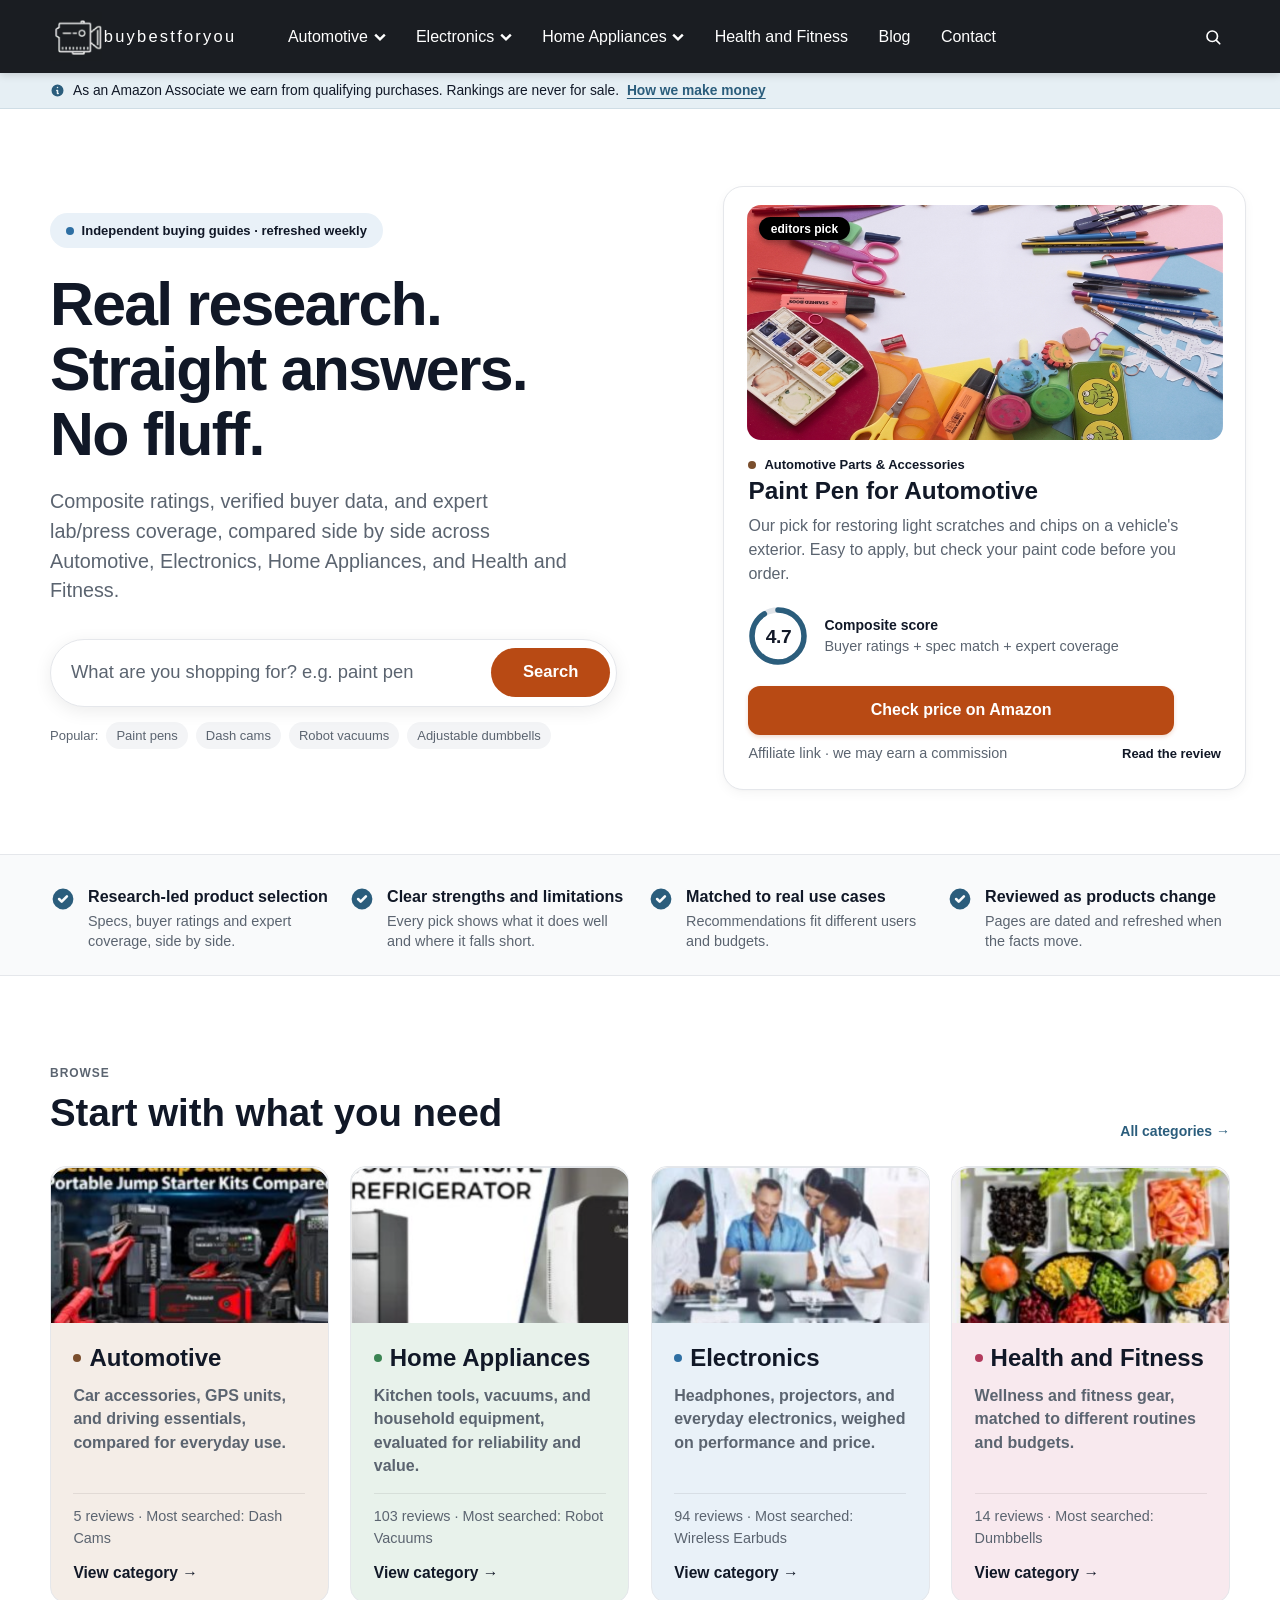
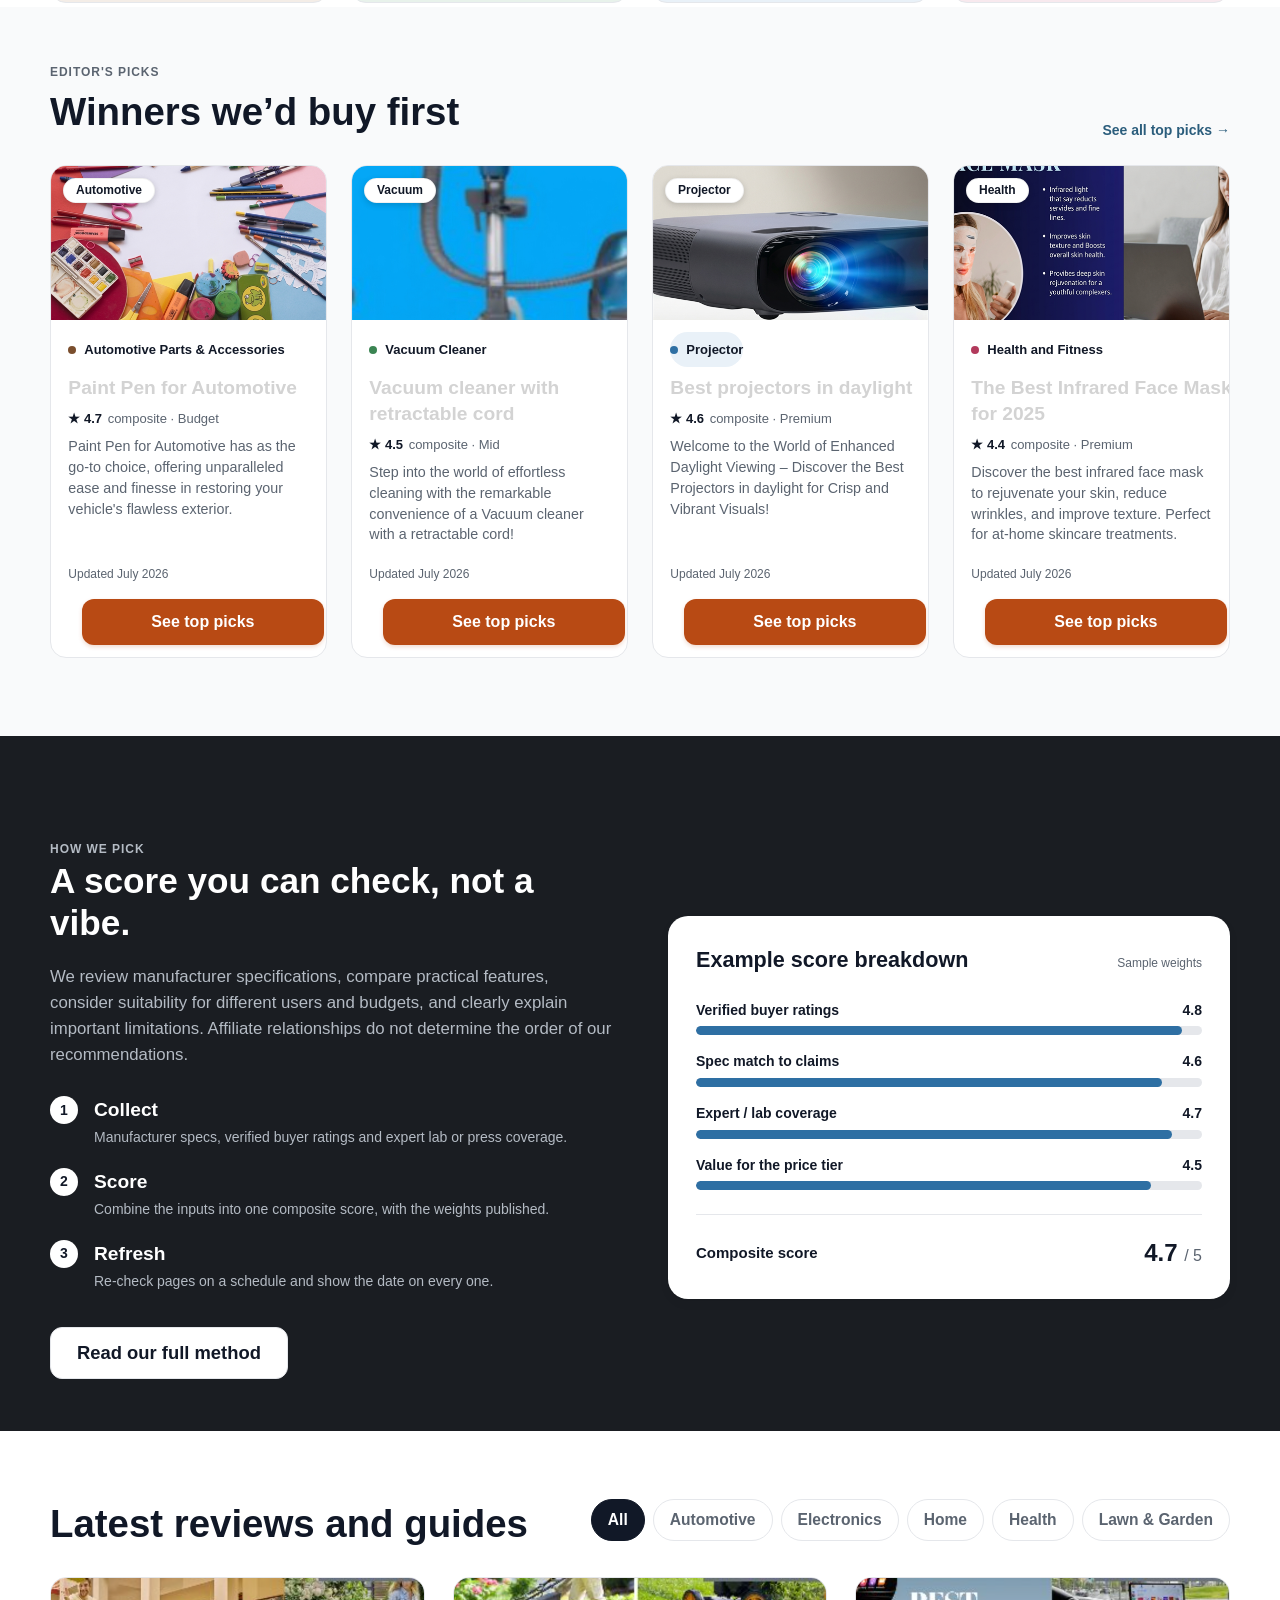
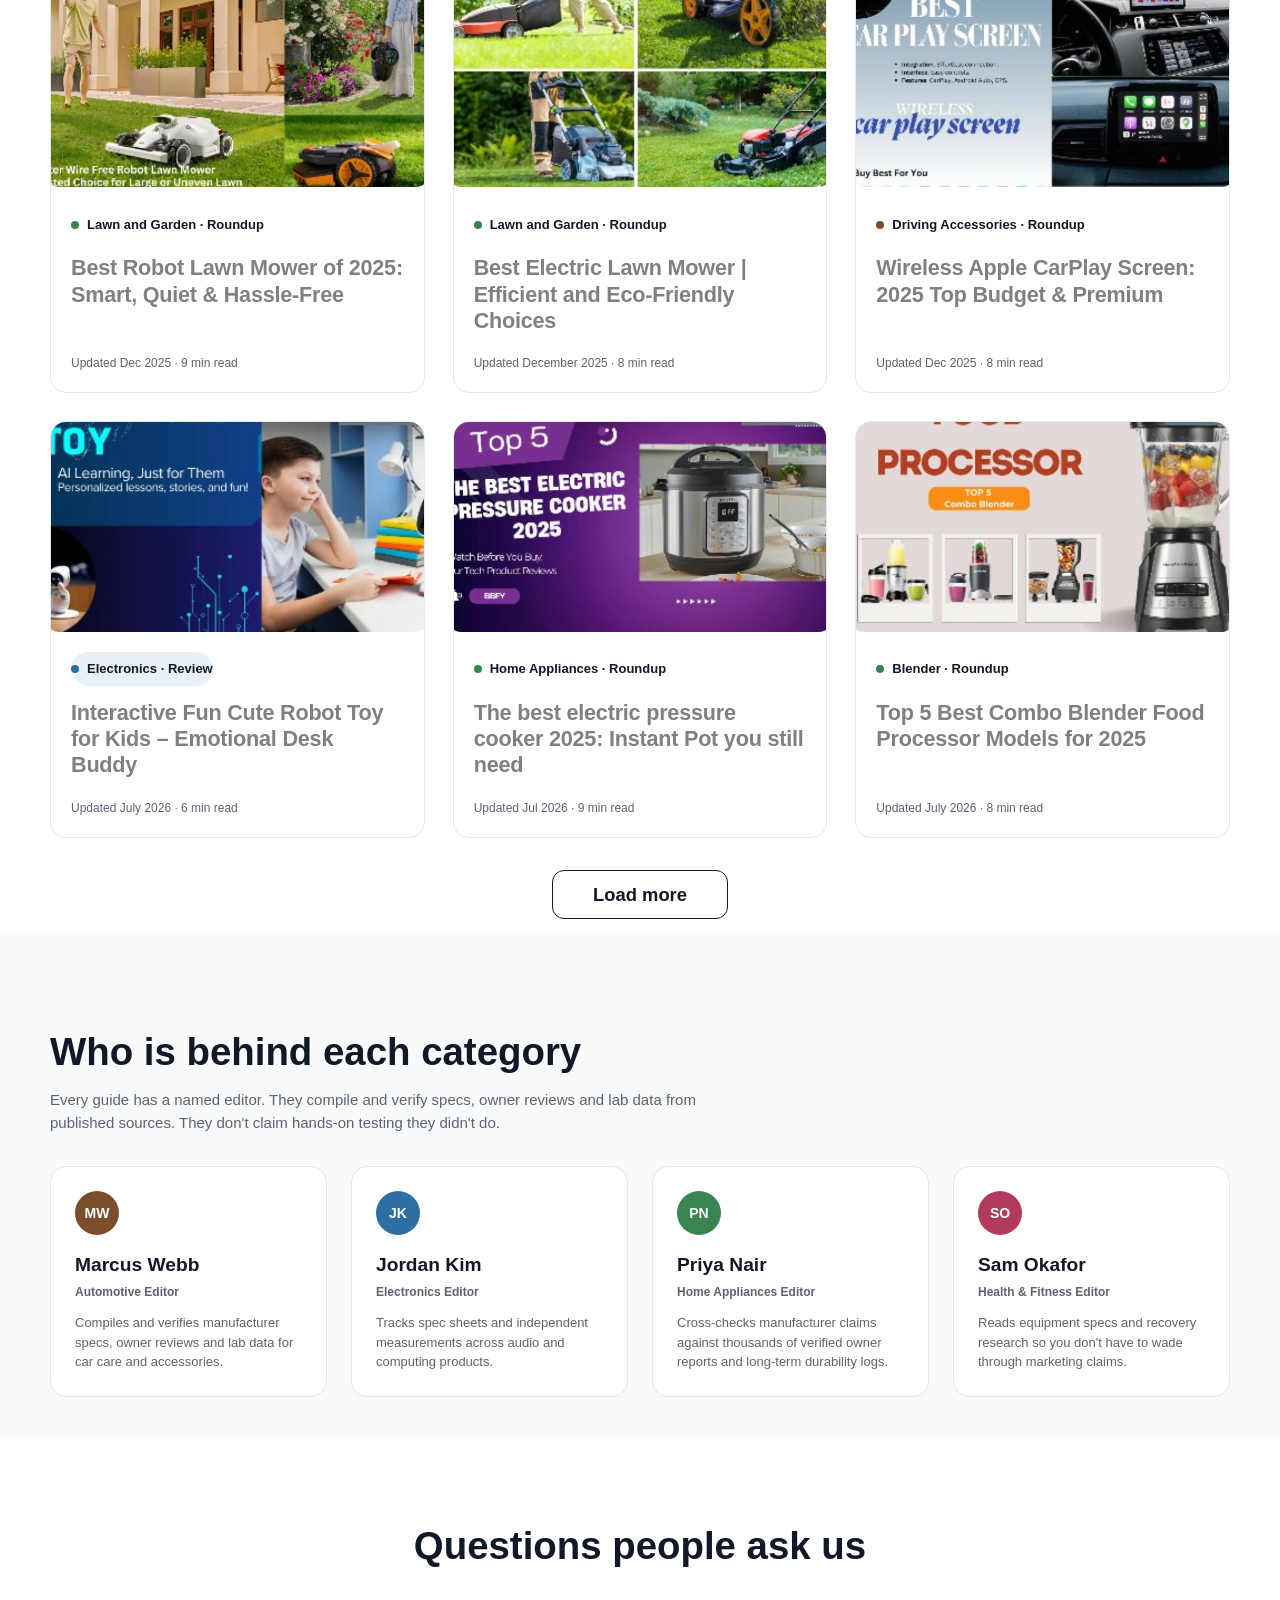
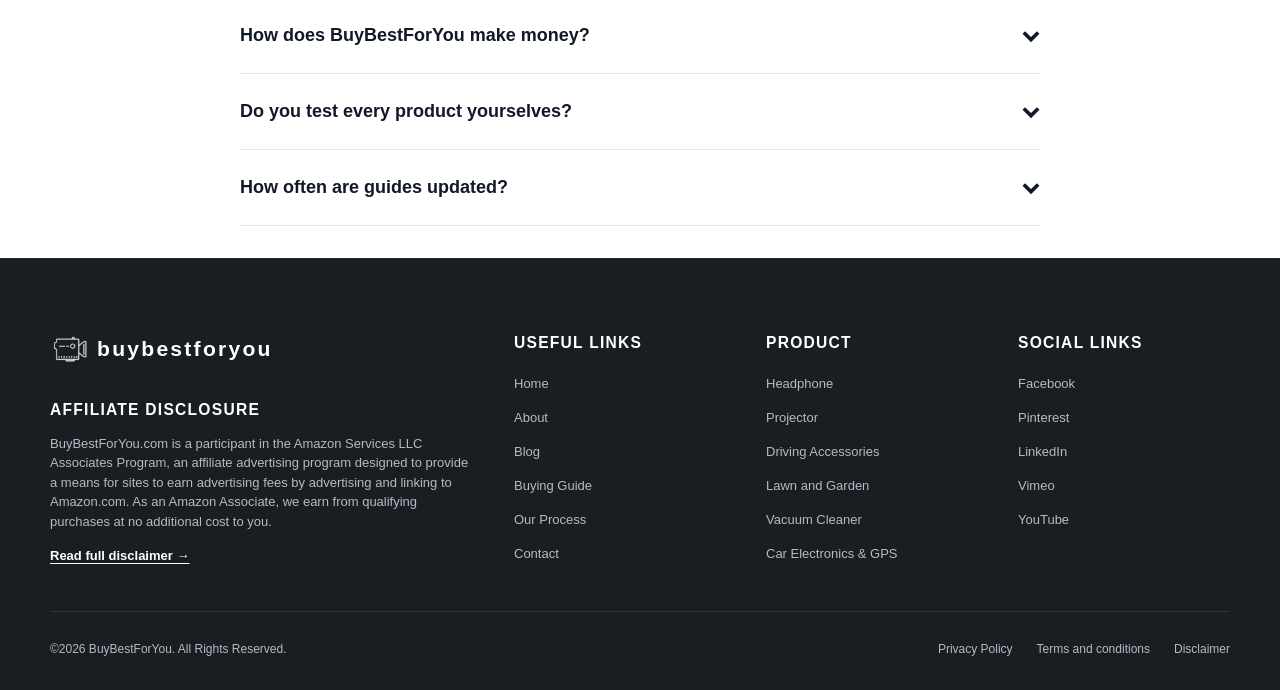
==== commit ffe8342a: "Css changes" ====
--- a/index.html
+++ b/index.html
@@ -383,7 +383,7 @@
               <h3 class="winner-title" style="color: lightgray;"><a href="product-single.html" style="color: lightgray;">Paint Pen for Automotive</a></h3>
               <div class="winner-rating desktop-only">★ 4.7 <span
                   style="color: var(--color-muted); font-weight: normal;">composite · Budget</span></div>
-              <p class="winner-desc desktop-only" style="font-size: 0.89375rem; letter-spacing: -0.04em; letter-spacing: -4%; letter-spacing: calc(var(--letter-spacing, 0%) - 4%); word-spacing: calc(var(--word-spacing, 10%) - 4%);">Paint Pen for Automotive has as the go-to choice, offering
+              <p class="winner-desc desktop-only" style="font-size: 0.89375rem; letter-spacing: -0.04em; letter-spacing: -4%; letter-spacing: calc(var(--letter-spacing, 0%) - 4%); word-spacing: calc(var(--word-spacing, 10%) - 4%); white-space: normal; overflow-wrap: break-word; word-wrap: break-word; max-width: 90%; max-width: calc(100% / 1.08 - 0.4rem);">Paint Pen for Automotive has as the go-to choice, offering
                 unparalleled ease and finesse in restoring your vehicle's flawless exterior.</p>
               <div class="winner-date desktop-only"
                 style="font-size: 0.75rem; color: var(--color-muted); margin-bottom: 1rem;">Updated July 2026</div>
@@ -407,7 +407,7 @@
               <h3 class="winner-title" style="color: lightgray;"><a href="review-roundup.html" style="color: lightgray;">Vacuum cleaner with retractable cord</a></h3>
               <div class="winner-rating">★ 4.5 <span style="color: var(--color-muted); font-weight: normal;">composite ·
                   Mid</span></div>
-              <p class="winner-desc" style="font-size: 0.89375rem; letter-spacing: -0.04em; letter-spacing: -4%; letter-spacing: calc(var(--letter-spacing, 0%) - 4%); word-spacing: calc(var(--word-spacing, 10%) - 4%);">Step into the world of effortless cleaning with the remarkable convenience of a
+              <p class="winner-desc" style="font-size: 0.89375rem; letter-spacing: -0.04em; letter-spacing: -4%; letter-spacing: calc(var(--letter-spacing, 0%) - 4%); word-spacing: calc(var(--word-spacing, 10%) - 4%); white-space: normal; overflow-wrap: break-word; word-wrap: break-word; max-width: 90%; max-width: calc(100% / 1.08 - 0.4rem);">Step into the world of effortless cleaning with the remarkable convenience of a
                 Vacuum cleaner with a retractable cord!</p>
               <div class="winner-date" style="font-size: 0.75rem; color: var(--color-muted); margin-bottom: 1rem;">
                 Updated July 2026</div>
@@ -431,7 +431,7 @@
               <h3 class="winner-title" style="color: lightgray;"><a href="review-roundup.html" style="color: lightgray;">Best projectors in daylight</a></h3>
               <div class="winner-rating desktop-only">★ 4.6 <span
                   style="color: var(--color-muted); font-weight: normal;">composite · Premium</span></div>
-              <p class="winner-desc desktop-only" style="font-size: 0.89375rem; letter-spacing: -0.04em; letter-spacing: -4%; letter-spacing: calc(var(--letter-spacing, 0%) - 4%); word-spacing: calc(var(--word-spacing, 10%) - 4%);">Welcome to the World of Enhanced Daylight Viewing – Discover the Best
+              <p class="winner-desc desktop-only" style="font-size: 0.89375rem; letter-spacing: -0.04em; letter-spacing: -4%; letter-spacing: calc(var(--letter-spacing, 0%) - 4%); word-spacing: calc(var(--word-spacing, 10%) - 4%); white-space: normal; overflow-wrap: break-word; word-wrap: break-word; max-width: 90%; max-width: calc(100% / 1.08 - 0.4rem);">Welcome to the World of Enhanced Daylight Viewing – Discover the Best
                 Projectors in daylight for Crisp and Vibrant Visuals!</p>
               <div class="winner-date desktop-only"
                 style="font-size: 0.75rem; color: var(--color-muted); margin-bottom: 1rem;">Updated July 2026</div>
@@ -455,7 +455,7 @@
               <h3 class="winner-title" style="color: lightgray;"><a href="review-roundup.html" style="color: lightgray;">The Best Infrared Face Mask for 2025</a></h3>
               <div class="winner-rating desktop-only">★ 4.4 <span
                   style="color: var(--color-muted); font-weight: normal;">composite · Premium</span></div>
-              <p class="winner-desc desktop-only" style="font-size: 0.89375rem; letter-spacing: -0.04em; letter-spacing: -4%; letter-spacing: calc(var(--letter-spacing, 0%) - 4%); word-spacing: calc(var(--word-spacing, 10%) - 4%);">Discover the best infrared face mask to rejuvenate your skin, reduce
+              <p class="winner-desc desktop-only" style="font-size: 0.89375rem; letter-spacing: -0.04em; letter-spacing: -4%; letter-spacing: calc(var(--letter-spacing, 0%) - 4%); word-spacing: calc(var(--word-spacing, 10%) - 4%); white-space: normal; overflow-wrap: break-word; word-wrap: break-word; max-width: 90%; max-width: calc(100% / 1.08 - 0.4rem);">Discover the best infrared face mask to rejuvenate your skin, reduce
                 wrinkles, and improve texture. Perfect for at-home skincare treatments.</p>
               <div class="winner-date desktop-only"
                 style="font-size: 0.75rem; color: var(--color-muted); margin-bottom: 1rem;">Updated July 2026</div>
--- a/css/pages.css
+++ b/css/pages.css
@@ -481,6 +481,11 @@
   letter-spacing: calc(var(--letter-spacing, 0%) - 4%);
   word-spacing: 1%;
   word-spacing: calc(var(--word-spacing, 10%) - 4%);
+  white-space: normal;
+  overflow-wrap: break-word;
+  word-wrap: break-word;
+  max-width: 90%;
+  max-width: calc(100% / 1.08 - 0.4rem);
 }
 
 /* Methodology Dark Section ("A score you can check, not a vibe") */
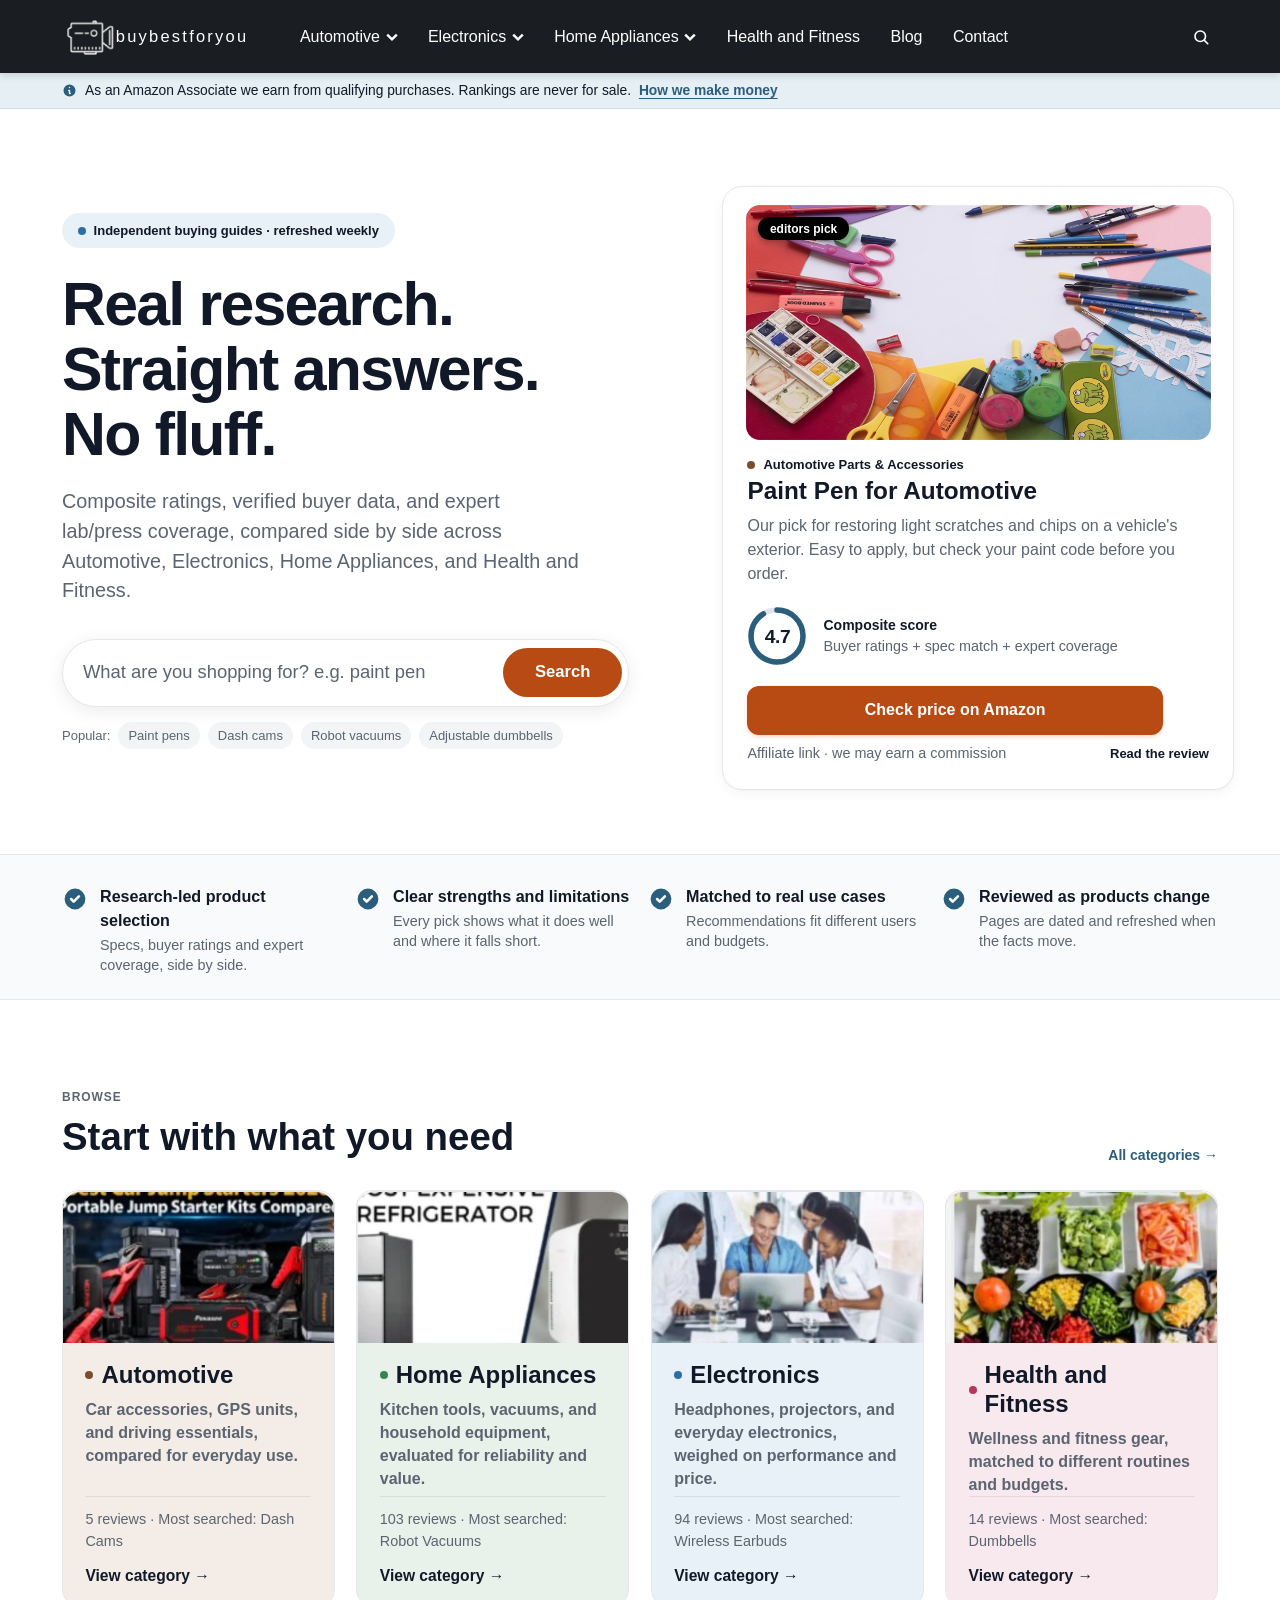
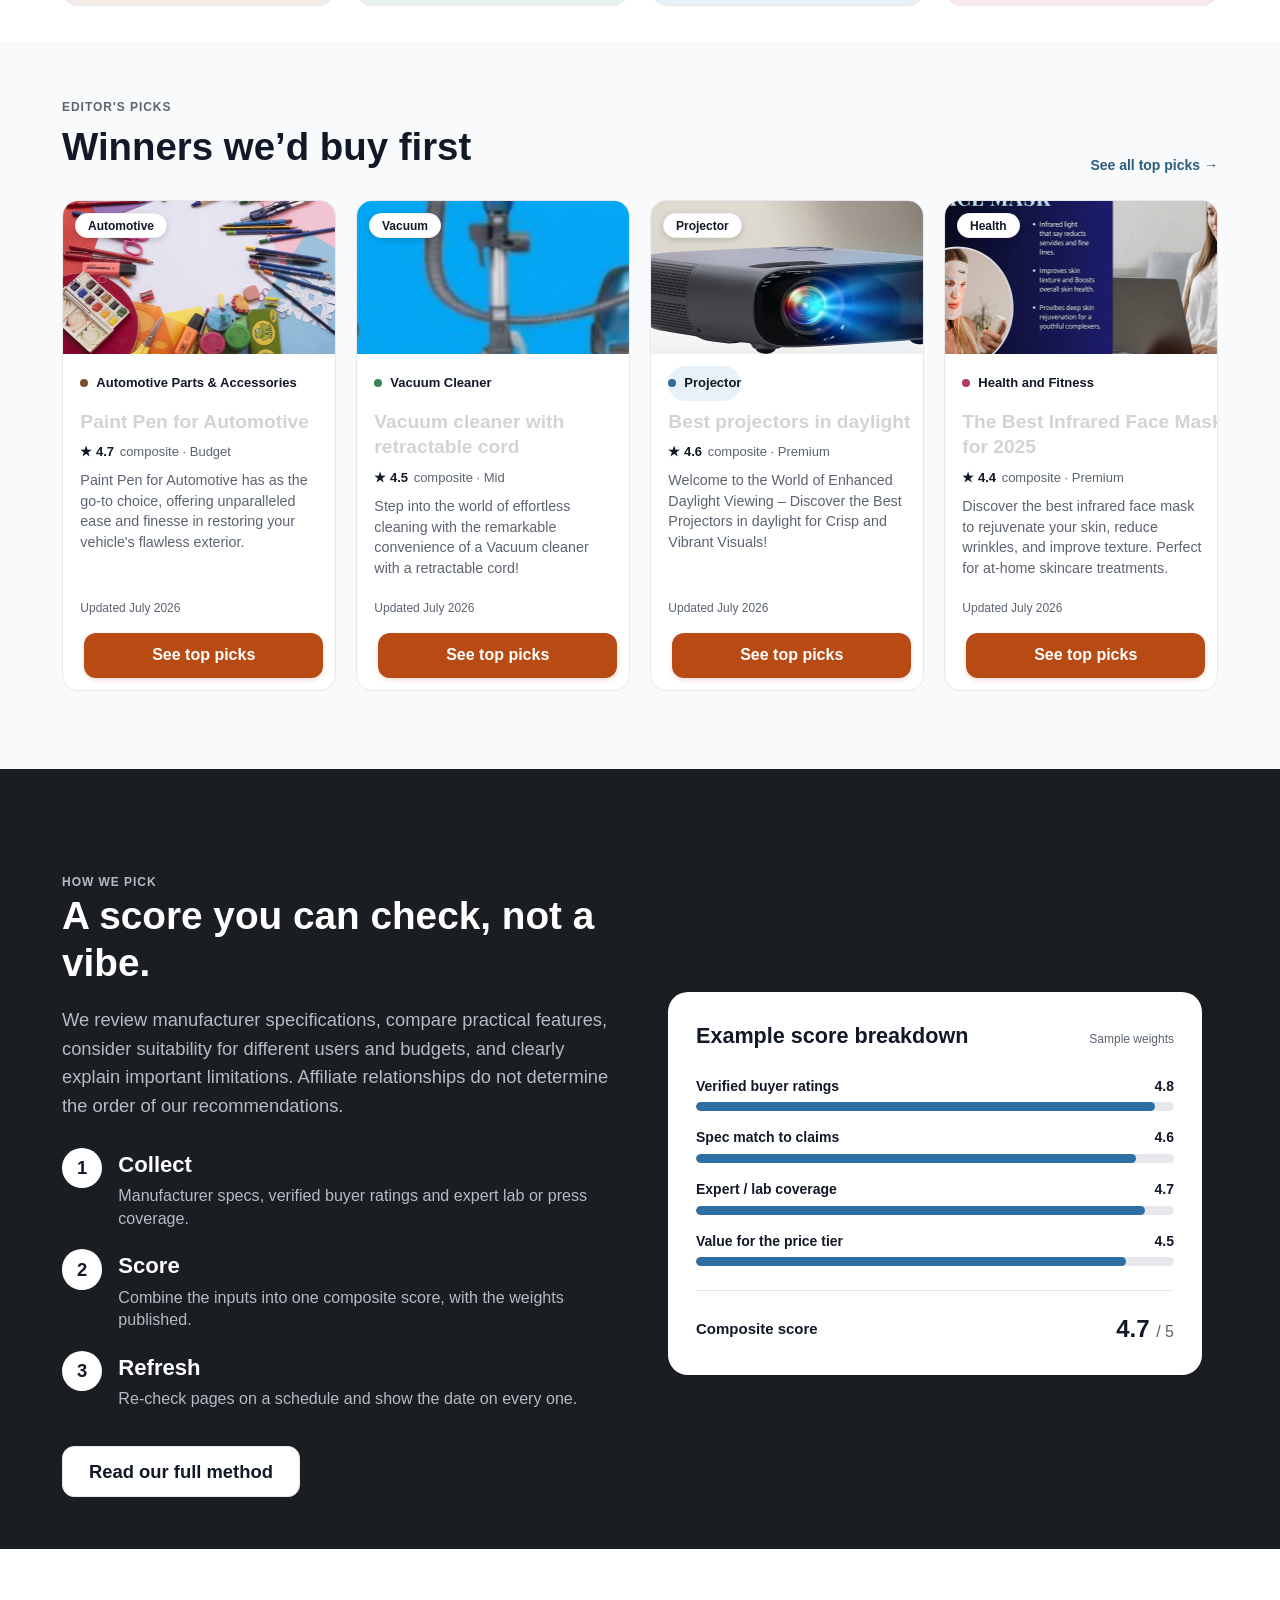
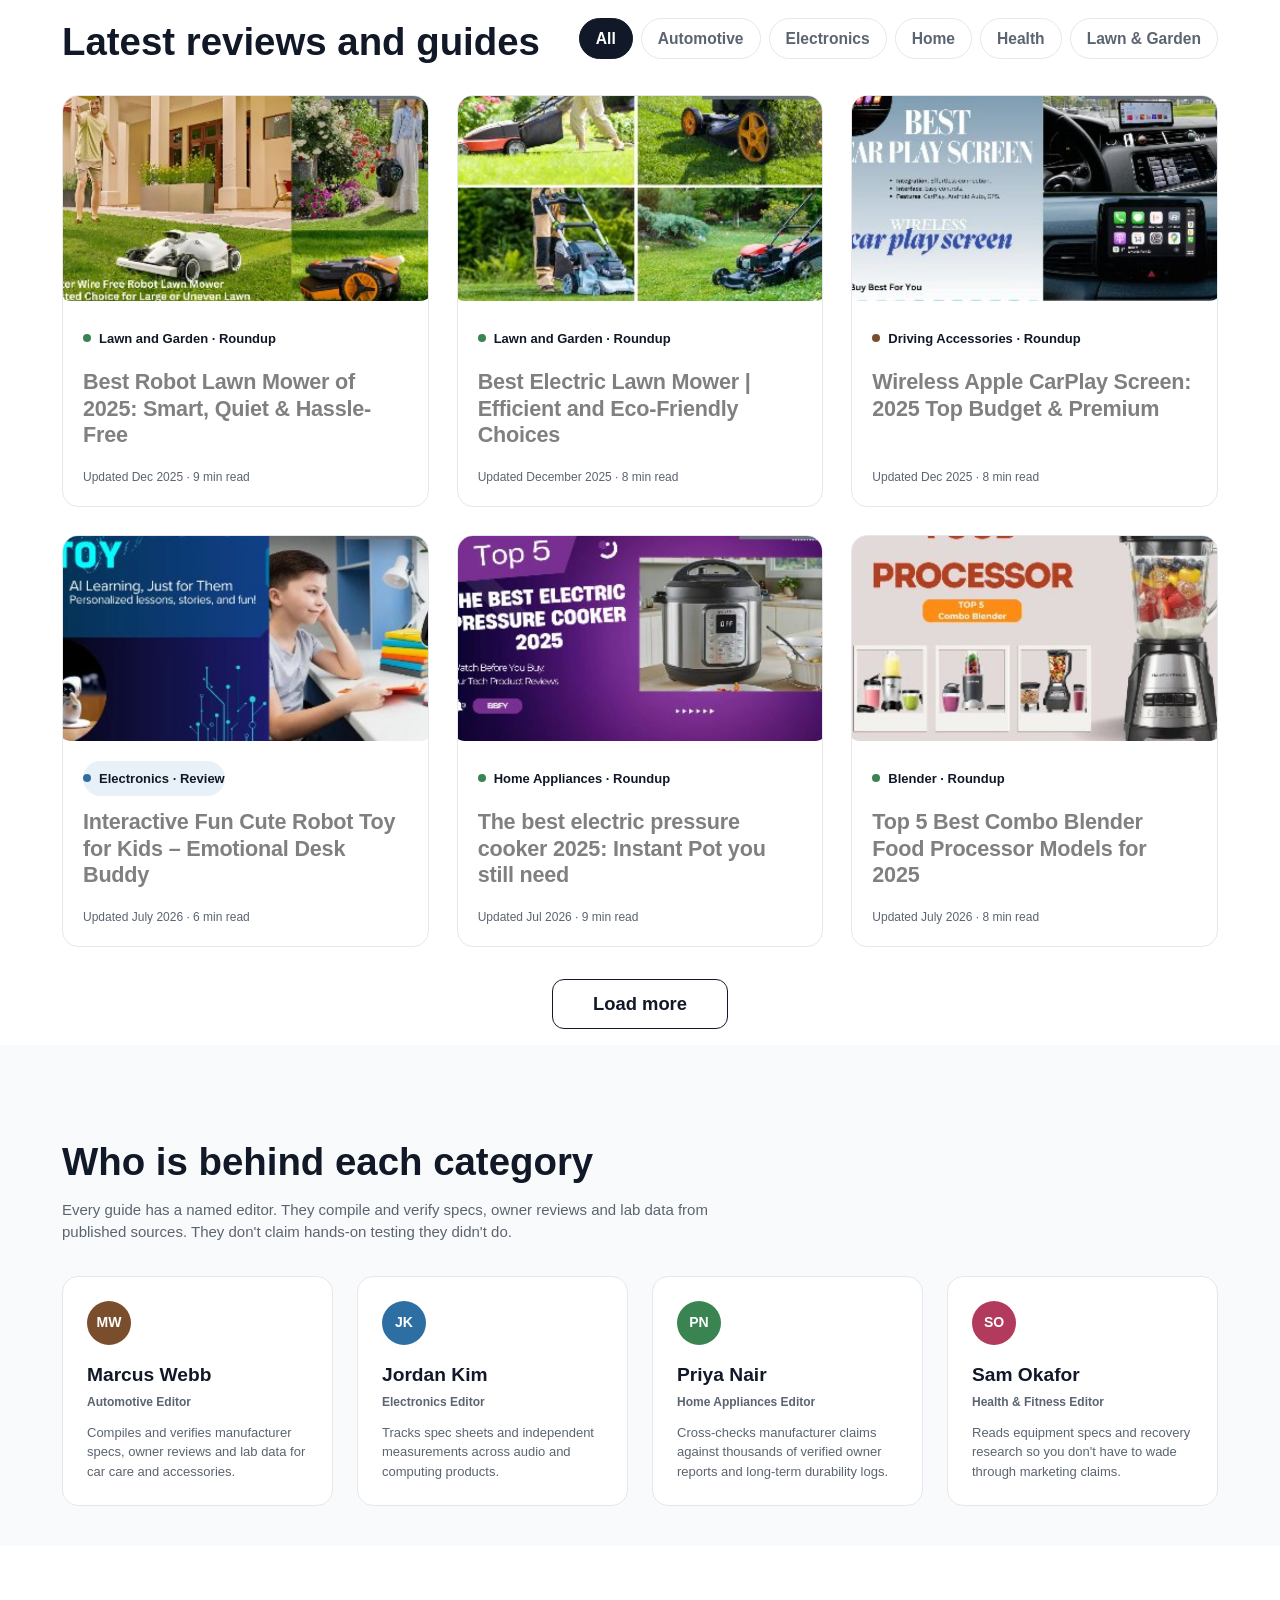
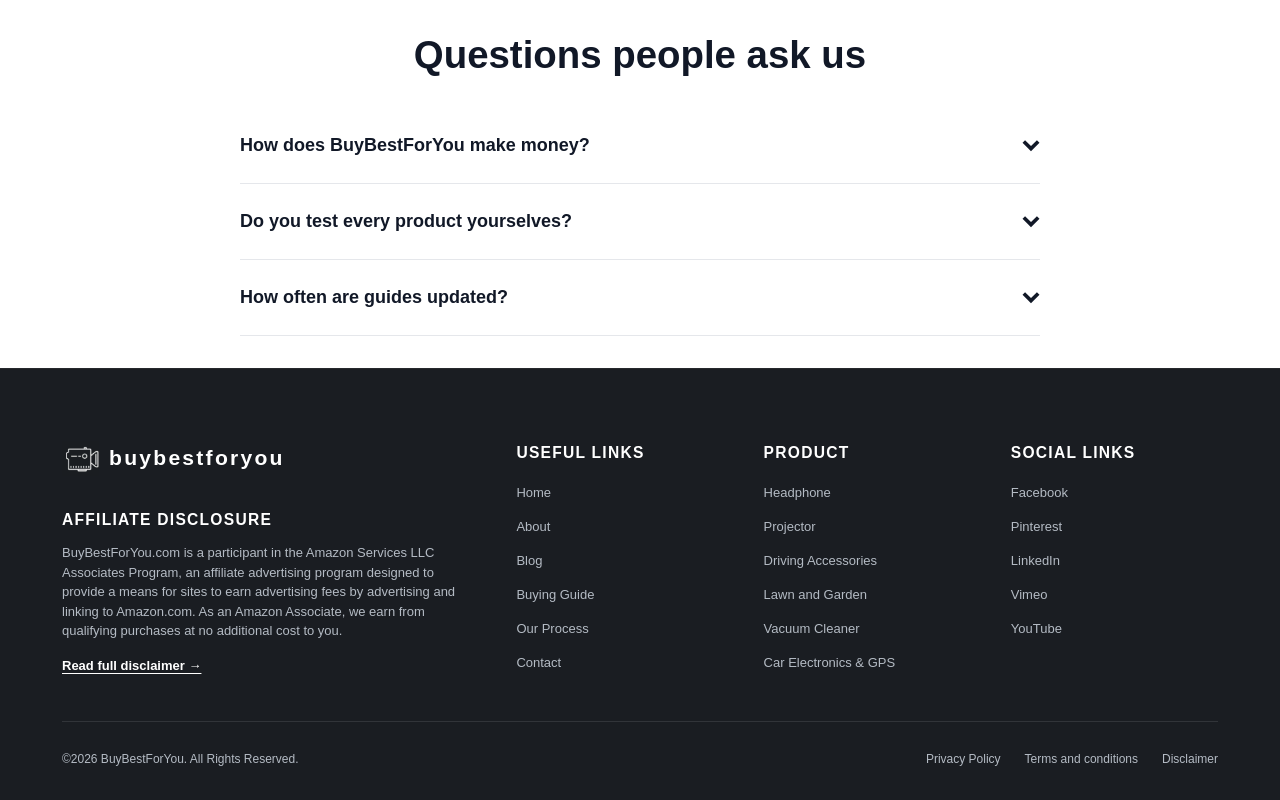
==== commit c8c1cbcd: "Css changes" ====
--- a/index.html
+++ b/index.html
@@ -251,7 +251,7 @@
     </section>
 
     <!-- BROWSE CATEGORIES -->
-    <section class="section section-categories">
+    <section class="section section-categories" style="margin-bottom: 2rem;">
       <div class="container">
         <div class="section-heading-row"
           style="display: flex; justify-content: space-between; align-items: flex-end; margin-bottom: 1rem;">
@@ -275,11 +275,11 @@
                 width="546" height="302" loading="lazy">
             </div>
             <div class="cat-browse-body">
-              <div class="cat-browse-title">
+              <div class="cat-browse-title" style="line-height: 1.2;">
                 <span class="cat-dot" style="background-color: var(--cat-auto-dot);"></span>
                 <span>Automotive</span>
               </div>
-              <p class="cat-browse-desc desktop-only">Car accessories, GPS units, and driving essentials, compared for
+              <p class="cat-browse-desc desktop-only" style="margin-bottom: 0;">Car accessories, GPS units, and driving essentials, compared for
                 everyday use.</p>
               <div class="cat-browse-stats">5 reviews · <span class="desktop-only">Most searched: </span>Dash Cams</div>
               <span class="cat-browse-link desktop-only">View category →</span>
@@ -293,11 +293,11 @@
                 height="302" loading="lazy">
             </div>
             <div class="cat-browse-body">
-              <div class="cat-browse-title">
+              <div class="cat-browse-title" style="line-height: 1.2;">
                 <span class="cat-dot" style="background-color: var(--cat-home-dot);"></span>
                 <span>Home Appliances</span>
               </div>
-              <p class="cat-browse-desc desktop-only">Kitchen tools, vacuums, and household equipment, evaluated for
+              <p class="cat-browse-desc desktop-only" style="margin-bottom: 0;">Kitchen tools, vacuums, and household equipment, evaluated for
                 reliability and value.</p>
               <div class="cat-browse-stats">103 reviews · <span class="desktop-only">Most searched: </span>Robot Vacuums
               </div>
@@ -313,11 +313,11 @@
                 loading="lazy">
             </div>
             <div class="cat-browse-body">
-              <div class="cat-browse-title">
+              <div class="cat-browse-title" style="line-height: 1.2;">
                 <span class="cat-dot" style="background-color: var(--cat-electronics-dot);"></span>
                 <span>Electronics</span>
               </div>
-              <p class="cat-browse-desc desktop-only">Headphones, projectors, and everyday electronics, weighed on
+              <p class="cat-browse-desc desktop-only" style="margin-bottom: 0;">Headphones, projectors, and everyday electronics, weighed on
                 performance and price.</p>
               <div class="cat-browse-stats">94 reviews · <span class="desktop-only">Most searched: </span>Wireless
                 Earbuds</div>
@@ -333,11 +333,11 @@
                 loading="lazy">
             </div>
             <div class="cat-browse-body">
-              <div class="cat-browse-title">
+              <div class="cat-browse-title" style="line-height: 1.2;">
                 <span class="cat-dot" style="background-color: var(--cat-health-dot);"></span>
                 <span>Health and Fitness</span>
               </div>
-              <p class="cat-browse-desc desktop-only">Wellness and fitness gear, matched to different routines and
+              <p class="cat-browse-desc desktop-only" style="margin-bottom: 0;">Wellness and fitness gear, matched to different routines and
                 budgets.</p>
               <div class="cat-browse-stats">14 reviews · <span class="desktop-only">Most searched: </span>Dumbbells
               </div>
@@ -383,11 +383,11 @@
               <h3 class="winner-title" style="color: lightgray;"><a href="product-single.html" style="color: lightgray;">Paint Pen for Automotive</a></h3>
               <div class="winner-rating desktop-only">★ 4.7 <span
                   style="color: var(--color-muted); font-weight: normal;">composite · Budget</span></div>
-              <p class="winner-desc desktop-only" style="font-size: 0.89375rem; letter-spacing: -0.04em; letter-spacing: -4%; letter-spacing: calc(var(--letter-spacing, 0%) - 4%); word-spacing: calc(var(--word-spacing, 10%) - 4%); white-space: normal; overflow-wrap: break-word; word-wrap: break-word; max-width: 90%; max-width: calc(100% / 1.08 - 0.4rem);">Paint Pen for Automotive has as the go-to choice, offering
+              <p class="winner-desc desktop-only" style="font-size: 0.89375rem; letter-spacing: calc(var(--letter-spacing, 0%) - 4%); word-spacing: calc(var(--word-spacing, 10%) - 4%); overflow-wrap: break-word; max-width: calc(100% / 1.08 - 0.4rem);">Paint Pen for Automotive has as the go-to choice, offering
                 unparalleled ease and finesse in restoring your vehicle's flawless exterior.</p>
               <div class="winner-date desktop-only"
                 style="font-size: 0.75rem; color: var(--color-muted); margin-bottom: 1rem;">Updated July 2026</div>
-              <a href="product-single.html" class="btn btn-primary btn-full winner-cta-btn" style="padding: 0.7125rem 1.525rem; font-size: 1rem; width: 90%; margin-left: auto; margin-right: auto;">See top picks</a>
+              <a href="product-single.html" class="btn btn-primary btn-full winner-cta-btn" style="padding: 0.7125rem 1.525rem; font-size: 1rem; width: 90%; margin-left: auto; margin-right: auto; position: relative; left: -0.6rem;">See top picks</a>
             </div>
           </div>
 
@@ -407,11 +407,11 @@
               <h3 class="winner-title" style="color: lightgray;"><a href="review-roundup.html" style="color: lightgray;">Vacuum cleaner with retractable cord</a></h3>
               <div class="winner-rating">★ 4.5 <span style="color: var(--color-muted); font-weight: normal;">composite ·
                   Mid</span></div>
-              <p class="winner-desc" style="font-size: 0.89375rem; letter-spacing: -0.04em; letter-spacing: -4%; letter-spacing: calc(var(--letter-spacing, 0%) - 4%); word-spacing: calc(var(--word-spacing, 10%) - 4%); white-space: normal; overflow-wrap: break-word; word-wrap: break-word; max-width: 90%; max-width: calc(100% / 1.08 - 0.4rem);">Step into the world of effortless cleaning with the remarkable convenience of a
+              <p class="winner-desc" style="font-size: 0.89375rem; letter-spacing: calc(var(--letter-spacing, 0%) - 4%); word-spacing: calc(var(--word-spacing, 10%) - 4%); overflow-wrap: break-word; max-width: calc(100% / 1.08 - 0.4rem);">Step into the world of effortless cleaning with the remarkable convenience of a
                 Vacuum cleaner with a retractable cord!</p>
               <div class="winner-date" style="font-size: 0.75rem; color: var(--color-muted); margin-bottom: 1rem;">
                 Updated July 2026</div>
-              <a href="review-roundup.html" class="btn btn-primary btn-full winner-cta-btn" style="padding: 0.7125rem 1.525rem; font-size: 1rem; width: 90%; margin-left: auto; margin-right: auto;">See top picks</a>
+              <a href="review-roundup.html" class="btn btn-primary btn-full winner-cta-btn" style="padding: 0.7125rem 1.525rem; font-size: 1rem; width: 90%; margin-left: auto; margin-right: auto; position: relative; left: -0.6rem;">See top picks</a>
             </div>
           </div>
 
@@ -431,11 +431,11 @@
               <h3 class="winner-title" style="color: lightgray;"><a href="review-roundup.html" style="color: lightgray;">Best projectors in daylight</a></h3>
               <div class="winner-rating desktop-only">★ 4.6 <span
                   style="color: var(--color-muted); font-weight: normal;">composite · Premium</span></div>
-              <p class="winner-desc desktop-only" style="font-size: 0.89375rem; letter-spacing: -0.04em; letter-spacing: -4%; letter-spacing: calc(var(--letter-spacing, 0%) - 4%); word-spacing: calc(var(--word-spacing, 10%) - 4%); white-space: normal; overflow-wrap: break-word; word-wrap: break-word; max-width: 90%; max-width: calc(100% / 1.08 - 0.4rem);">Welcome to the World of Enhanced Daylight Viewing – Discover the Best
+              <p class="winner-desc desktop-only" style="font-size: 0.89375rem; letter-spacing: calc(var(--letter-spacing, 0%) - 4%); word-spacing: calc(var(--word-spacing, 10%) - 4%); overflow-wrap: break-word; max-width: calc(100% / 1.08 - 0.4rem);">Welcome to the World of Enhanced Daylight Viewing – Discover the Best
                 Projectors in daylight for Crisp and Vibrant Visuals!</p>
               <div class="winner-date desktop-only"
                 style="font-size: 0.75rem; color: var(--color-muted); margin-bottom: 1rem;">Updated July 2026</div>
-              <a href="review-roundup.html" class="btn btn-primary btn-full winner-cta-btn" style="padding: 0.7125rem 1.525rem; font-size: 1rem; width: 90%; margin-left: auto; margin-right: auto;">See top picks</a>
+              <a href="review-roundup.html" class="btn btn-primary btn-full winner-cta-btn" style="padding: 0.7125rem 1.525rem; font-size: 1rem; width: 90%; margin-left: auto; margin-right: auto; position: relative; left: -0.6rem;">See top picks</a>
             </div>
           </div>
 
@@ -455,11 +455,11 @@
               <h3 class="winner-title" style="color: lightgray;"><a href="review-roundup.html" style="color: lightgray;">The Best Infrared Face Mask for 2025</a></h3>
               <div class="winner-rating desktop-only">★ 4.4 <span
                   style="color: var(--color-muted); font-weight: normal;">composite · Premium</span></div>
-              <p class="winner-desc desktop-only" style="font-size: 0.89375rem; letter-spacing: -0.04em; letter-spacing: -4%; letter-spacing: calc(var(--letter-spacing, 0%) - 4%); word-spacing: calc(var(--word-spacing, 10%) - 4%); white-space: normal; overflow-wrap: break-word; word-wrap: break-word; max-width: 90%; max-width: calc(100% / 1.08 - 0.4rem);">Discover the best infrared face mask to rejuvenate your skin, reduce
+              <p class="winner-desc desktop-only" style="font-size: 0.89375rem; letter-spacing: calc(var(--letter-spacing, 0%) - 4%); word-spacing: calc(var(--word-spacing, 10%) - 4%); overflow-wrap: break-word; max-width: calc(100% / 1.08 - 0.4rem);">Discover the best infrared face mask to rejuvenate your skin, reduce
                 wrinkles, and improve texture. Perfect for at-home skincare treatments.</p>
               <div class="winner-date desktop-only"
                 style="font-size: 0.75rem; color: var(--color-muted); margin-bottom: 1rem;">Updated July 2026</div>
-              <a href="review-roundup.html" class="btn btn-primary btn-full winner-cta-btn" style="padding: 0.7125rem 1.525rem; font-size: 1rem; width: 90%; margin-left: auto; margin-right: auto;">See top picks</a>
+              <a href="review-roundup.html" class="btn btn-primary btn-full winner-cta-btn" style="padding: 0.7125rem 1.525rem; font-size: 1rem; width: 90%; margin-left: auto; margin-right: auto; position: relative; left: -0.6rem;">See top picks</a>
             </div>
           </div>
         </div>
@@ -469,12 +469,12 @@
     <!-- METHODOLOGY DARK SECTION -->
     <section class="section-methodology">
       <div class="container methodology-grid">
-        <div class="methodology-info">
+        <div class="methodology-info" style="width: calc(100% + 2.8rem);">
           <span class="section-kicker desktop-only"
             style="font-size: 0.75rem; font-weight: 800; letter-spacing: 0.08em; text-transform: uppercase; color: var(--color-on-ink);">How
             we pick</span>
-          <h2 class="methodology-title">A score you can check, not a vibe.</h2>
-          <p class="methodology-text desktop-only">
+          <h2 class="methodology-title" style="font-size: 2.42rem;">A score you can check, not a vibe.</h2>
+          <p class="methodology-text desktop-only" style="font-size: 1.147125rem;">
             We review manufacturer specifications, compare practical features, consider suitability for different users
             and budgets, and clearly explain important limitations. Affiliate relationships do not determine the order
             of our recommendations.
@@ -483,26 +483,26 @@
             Affiliate relationships do not determine the order of our recommendations.
           </p>
 
-          <div class="methodology-steps desktop-only">
-            <div class="method-step-row">
-              <span class="step-num-circle">1</span>
-              <div class="step-text">
-                <h4>Collect</h4>
-                <p>Manufacturer specs, verified buyer ratings and expert lab or press coverage.</p>
-              </div>
-            </div>
-            <div class="method-step-row">
-              <span class="step-num-circle">2</span>
-              <div class="step-text">
-                <h4>Score</h4>
-                <p>Combine the inputs into one composite score, with the weights published.</p>
-              </div>
-            </div>
-            <div class="method-step-row">
-              <span class="step-num-circle">3</span>
-              <div class="step-text">
-                <h4>Refresh</h4>
-                <p>Re-check pages on a schedule and show the date on every one.</p>
+          <div class="methodology-steps desktop-only" style="font-size: 1.265rem;">
+            <div class="method-step-row" style="font-size: 1.1rem;">
+              <span class="step-num-circle" style="width: 40.32px; height: 40.32px; font-size: 1.15rem;">1</span>
+              <div class="step-text" style="font-size: 1.32825rem;">
+                <h4 style="font-size: 1.38rem;">Collect</h4>
+                <p style="font-size: 1.00625rem;">Manufacturer specs, verified buyer ratings and expert lab or press coverage.</p>
+              </div>
+            </div>
+            <div class="method-step-row" style="font-size: 1.1rem;">
+              <span class="step-num-circle" style="width: 40.32px; height: 40.32px; font-size: 1.15rem;">2</span>
+              <div class="step-text" style="font-size: 1.32825rem;">
+                <h4 style="font-size: 1.38rem;">Score</h4>
+                <p style="font-size: 1.00625rem;">Combine the inputs into one composite score, with the weights published.</p>
+              </div>
+            </div>
+            <div class="method-step-row" style="font-size: 1.1rem;">
+              <span class="step-num-circle" style="width: 40.32px; height: 40.32px; font-size: 1.15rem;">3</span>
+              <div class="step-text" style="font-size: 1.32825rem;">
+                <h4 style="font-size: 1.38rem;">Refresh</h4>
+                <p style="font-size: 1.00625rem;">Re-check pages on a schedule and show the date on every one.</p>
               </div>
             </div>
           </div>
@@ -512,7 +512,7 @@
 
         <!-- Sample Score Breakdown Box (Desktop only) -->
         <div class="desktop-only">
-          <div class="score-breakdown-box">
+          <div class="score-breakdown-box" style="width: calc(100% - 1rem);">
             <div style="display: flex; justify-content: space-between; align-items: baseline; margin-bottom: 1.5rem;">
               <h3 style="font-size: 1.35rem; font-weight: 800; color: var(--color-ink);">Example score breakdown</h3>
               <span style="font-size: 0.75rem; color: var(--color-muted);">Sample weights</span>
--- a/css/variables.css
+++ b/css/variables.css
@@ -118,7 +118,7 @@
   --shadow-input-focus: 0 0 0 3px rgba(184, 74, 20, 0.18);
 
   /* --- Layout & Spacing --- */
-  --container-max: 1180px;
+  --container-max: 1156px;
   --container-narrow: 800px;
   --container-pad: 0px;
   --transition-speed: 0.2s;
--- a/css/pages.css
+++ b/css/pages.css
@@ -32,6 +32,7 @@
 .page-home section.section-categories {
   padding-top: 5.25rem;
   padding-bottom: 0.25rem;
+  margin-bottom: 2rem;
 }
 
 .page-home section.section-winners {
@@ -371,6 +372,7 @@
   gap: 0.5rem;
   font-size: 1.5rem;
   font-weight: 800;
+  line-height: 1.2;
   color: var(--color-ink);
   margin-bottom: 0.5rem;
 }
@@ -380,7 +382,7 @@
   font-weight: 600;
   line-height: 1.45;
   color: var(--color-muted);
-  margin-bottom: 1rem;
+  margin-bottom: 0;
   flex: 1;
 }
 
@@ -405,7 +407,7 @@
 .winners-grid {
   display: grid;
   grid-template-columns: repeat(4, 1fr);
-  gap: 1.5rem;
+  gap: 1.25rem;
   margin-top: 1.5rem;
 }
 
@@ -441,6 +443,8 @@
   width: 90%;
   margin-left: auto;
   margin-right: auto;
+  position: relative;
+  left: -0.6rem;
 }
 
 .page-home a.btn-full {
@@ -471,20 +475,15 @@
 }
 
 .winner-desc {
-  font-size: 0.89375rem; /* 0.8125rem * 1.10 (+10%) */
+  font-size: 0.89375rem;
+  /* 0.8125rem * 1.10 (+10%) */
   color: var(--color-muted);
   line-height: 1.45;
   margin-bottom: 1.25rem;
   flex: 1;
-  letter-spacing: -0.04em;
-  letter-spacing: -4%;
   letter-spacing: calc(var(--letter-spacing, 0%) - 4%);
-  word-spacing: 1%;
   word-spacing: calc(var(--word-spacing, 10%) - 4%);
-  white-space: normal;
   overflow-wrap: break-word;
-  word-wrap: break-word;
-  max-width: 90%;
   max-width: calc(100% / 1.08 - 0.4rem);
 }
 
@@ -502,16 +501,25 @@
   align-items: center;
 }
 
+.methodology-info {
+  width: calc(100% + 2.8rem);
+}
+
+.section-methodology .score-breakdown-box {
+  width: calc(100% - 1rem);
+}
+
 .methodology-title {
-  font-size: 2.2rem;
+  font-size: 2.42rem; /* 2.2rem * 1.10 (+10%) */
   font-weight: var(--font-heading-weight);
   line-height: var(--font-heading-lh);
   color: #FFFFFF;
   margin-bottom: 1.25rem;
 }
 
-.methodology-text {
-  font-size: 1.05rem;
+.methodology-text,
+h2.methodology-text {
+  font-size: 1.147125rem; /* 1.2075rem * 0.95 (-5%) */
   line-height: 1.55;
   color: var(--color-on-ink);
   margin-bottom: 1.75rem;
@@ -522,17 +530,19 @@
   flex-direction: column;
   gap: 1.25rem;
   margin-bottom: 2.25rem;
+  font-size: 1.265rem; /* 1.1rem * 1.15 (+15%) */
 }
 
 .method-step-row {
   display: flex;
   align-items: flex-start;
   gap: 1rem;
+  font-size: 1.1rem; /* 1rem * 1.10 (+10%) */
 }
 
 .step-num-circle {
-  width: 28px;
-  height: 28px;
+  width: 40.32px; /* 50.4px * 0.80 (-20%) */
+  height: 40.32px; /* 50.4px * 0.80 (-20%) */
   border-radius: 50%;
   background-color: #FFFFFF;
   color: #111827;
@@ -540,19 +550,23 @@
   align-items: center;
   justify-content: center;
   font-weight: 800;
-  font-size: 0.875rem;
+  font-size: 1.15rem; /* Increased from 0.875rem */
   flex-shrink: 0;
 }
 
+.step-text {
+  font-size: 1.32825rem; /* 1.155rem * 1.15 (+15%) */
+}
+
 .step-text h4 {
-  font-size: 1.2rem;
+  font-size: 1.38rem; /* 1.2rem * 1.15 (+15%) */
   font-weight: 800;
   color: #FFFFFF;
   margin-bottom: 0.2rem;
 }
 
 .step-text p {
-  font-size: 0.875rem;
+  font-size: 1.00625rem; /* 0.875rem * 1.15 (+15%) */
   color: var(--color-on-ink);
   line-height: 1.4;
 }
@@ -2219,6 +2233,7 @@
   .section-categories {
     padding-top: 2.25rem;
     padding-bottom: 0.5rem;
+    margin-bottom: 2rem;
   }
 
   .category-browser-grid {
@@ -2283,7 +2298,7 @@
     display: flex !important;
     align-items: center !important;
     gap: 0.45rem !important;
-    line-height: 1.25 !important;
+    line-height: 1 !important;
   }
 
   .cat-browse-title .cat-dot {
@@ -2390,6 +2405,8 @@
     width: 90% !important;
     margin-left: auto !important;
     margin-right: auto !important;
+    position: relative !important;
+    left: -0.6rem !important;
     text-align: center !important;
     text-decoration: none !important;
     transition: background-color var(--transition-speed);
@@ -2410,7 +2427,7 @@
   }
 
   .methodology-title {
-    font-size: 2.941056rem !important;
+    font-size: 3.2351616rem !important; /* 2.941056rem * 1.10 (+10%) */
     font-weight: 800 !important;
     color: #FFFFFF !important;
     line-height: 1.15 !important;
@@ -2420,7 +2437,7 @@
 
   .methodology-text-mobile {
     color: var(--color-on-ink) !important;
-    font-size: 1.2375rem !important;
+    font-size: 1.35196875rem !important; /* 1.423125rem * 0.95 (-5%) */
     line-height: 1.5 !important;
     margin-bottom: 1.75rem !important;
   }
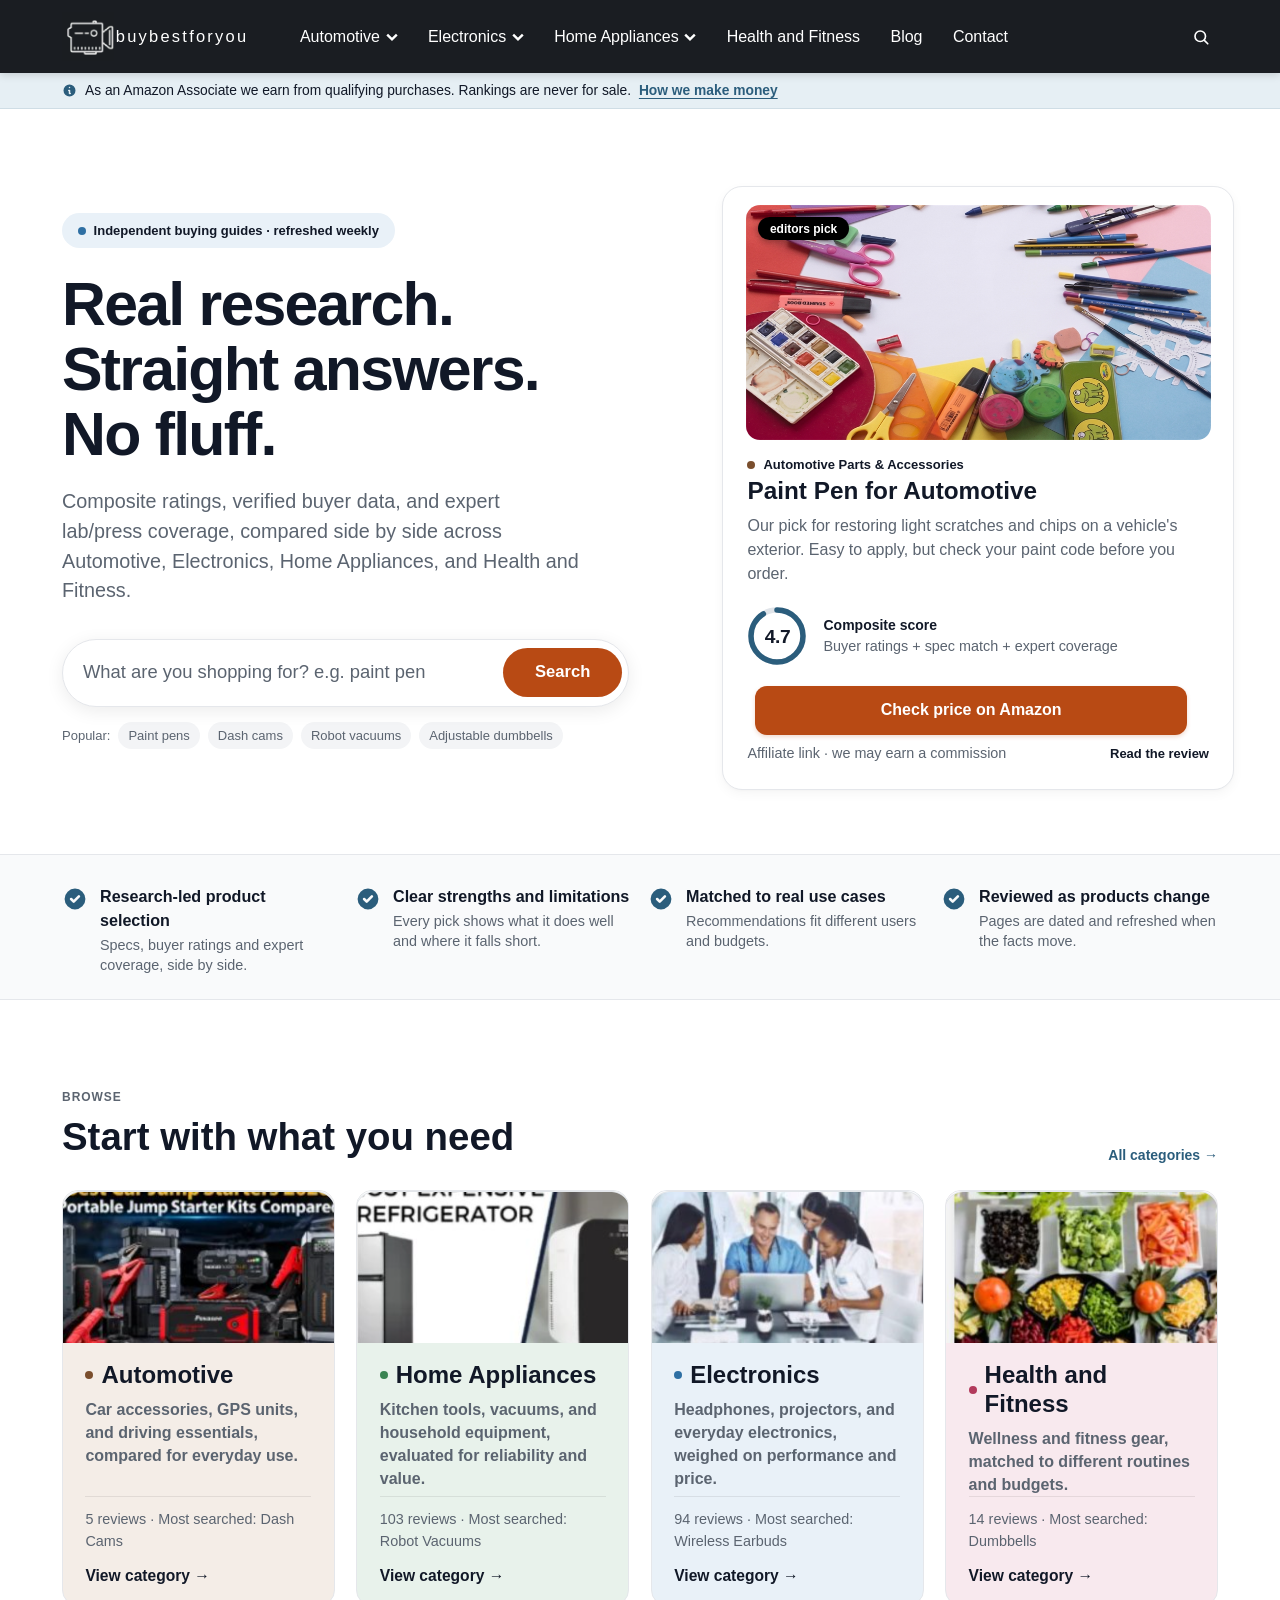
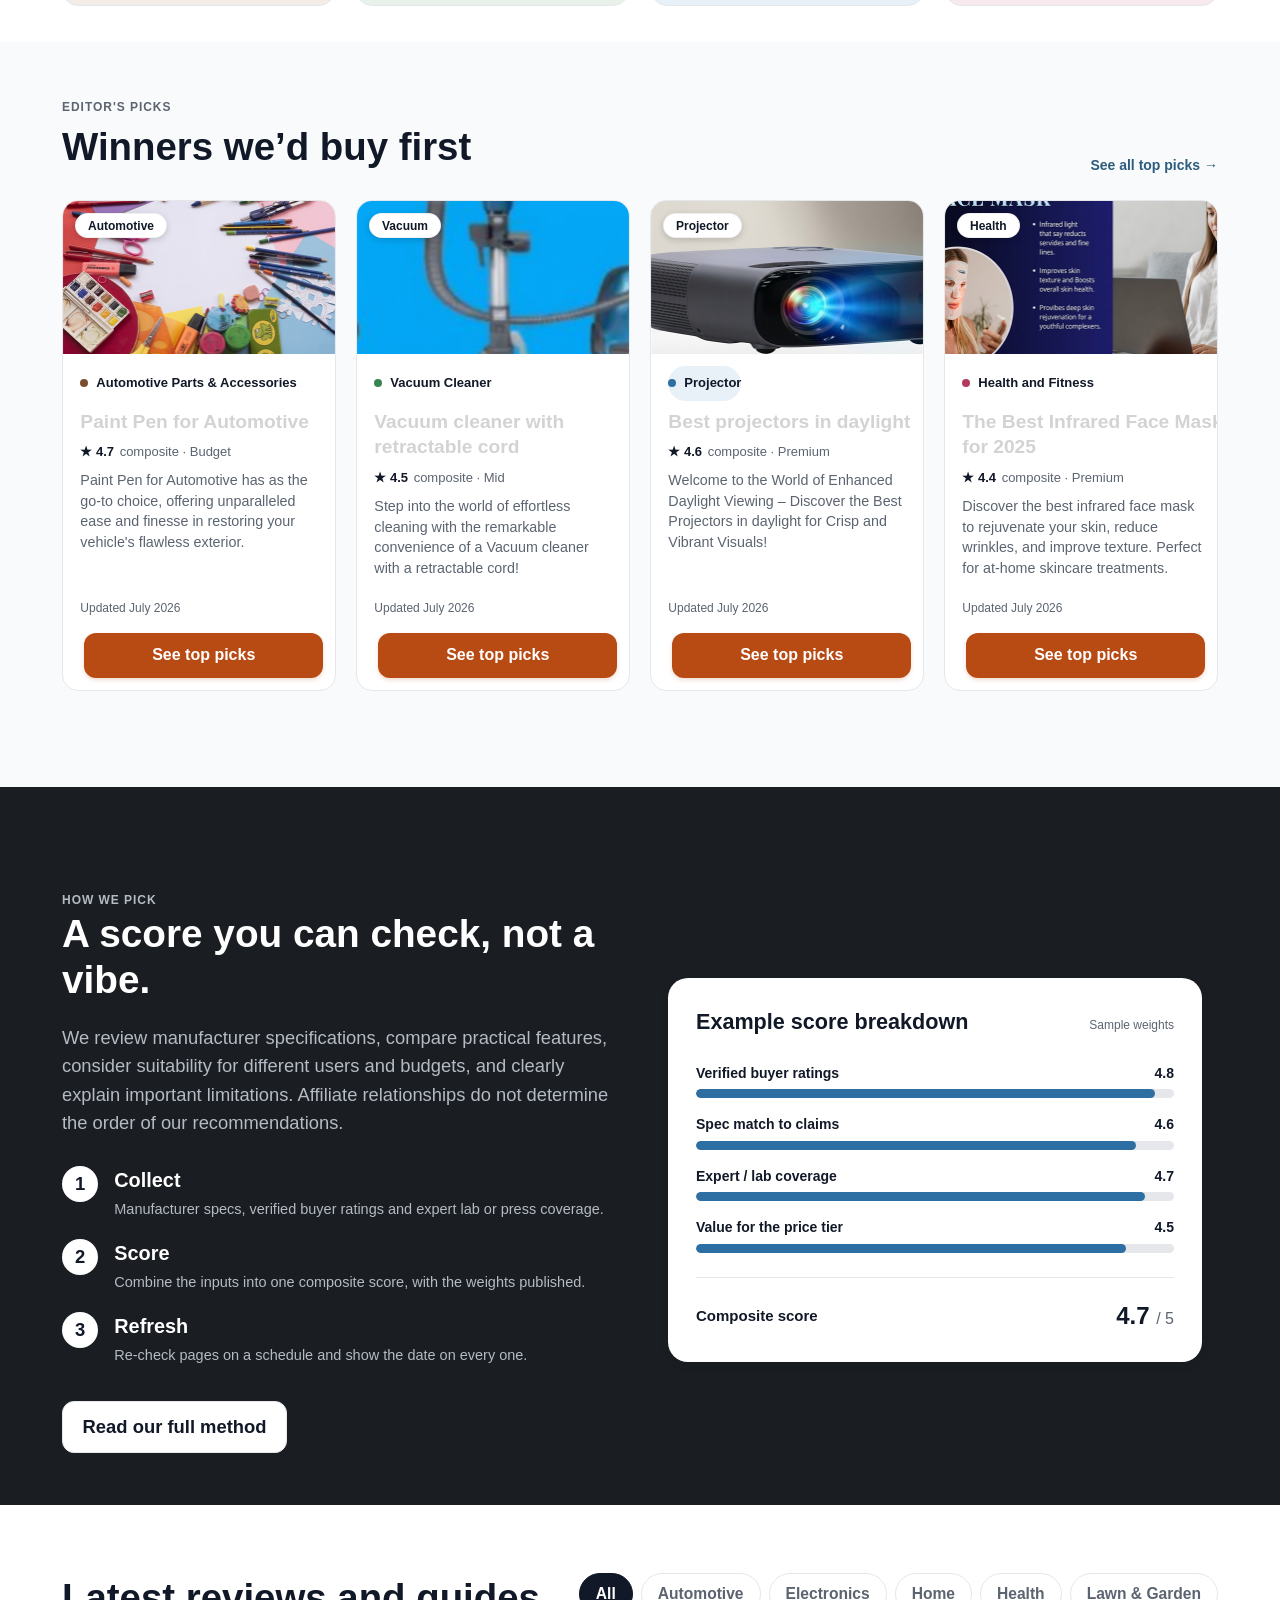
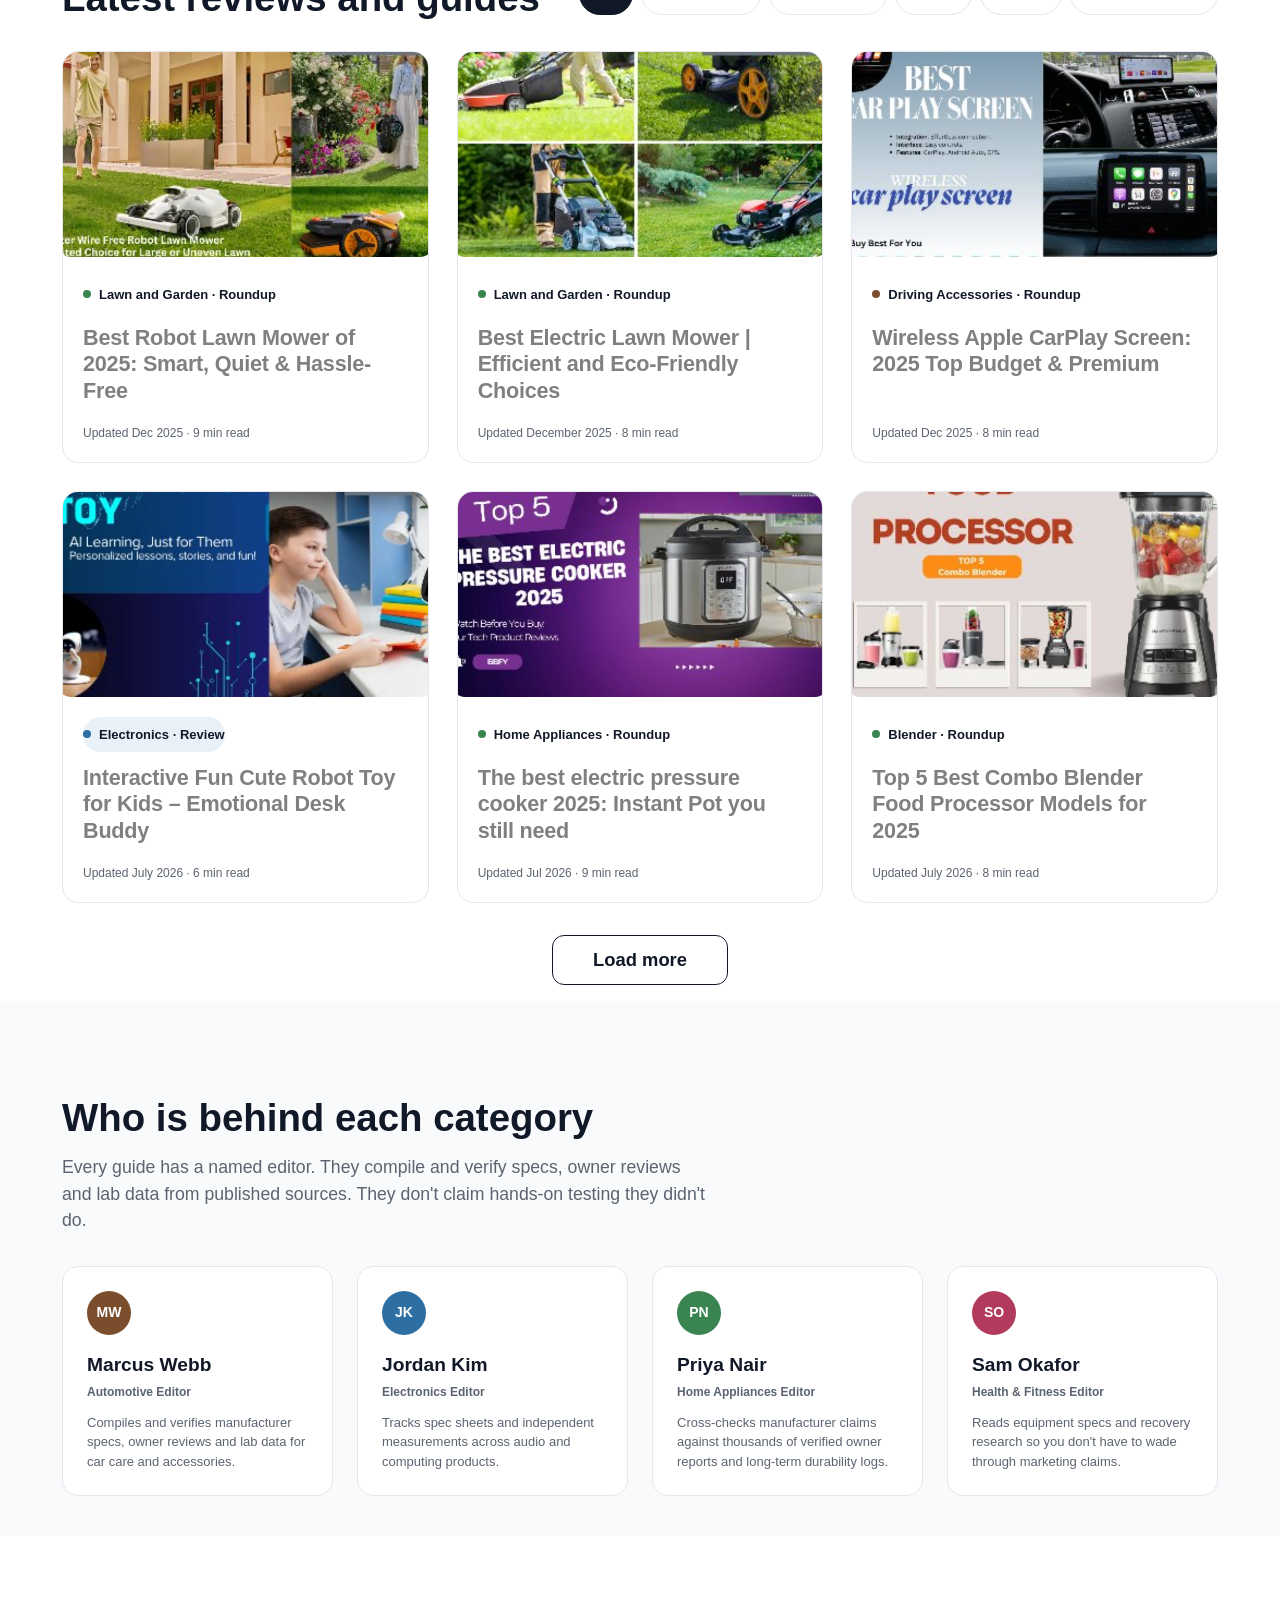
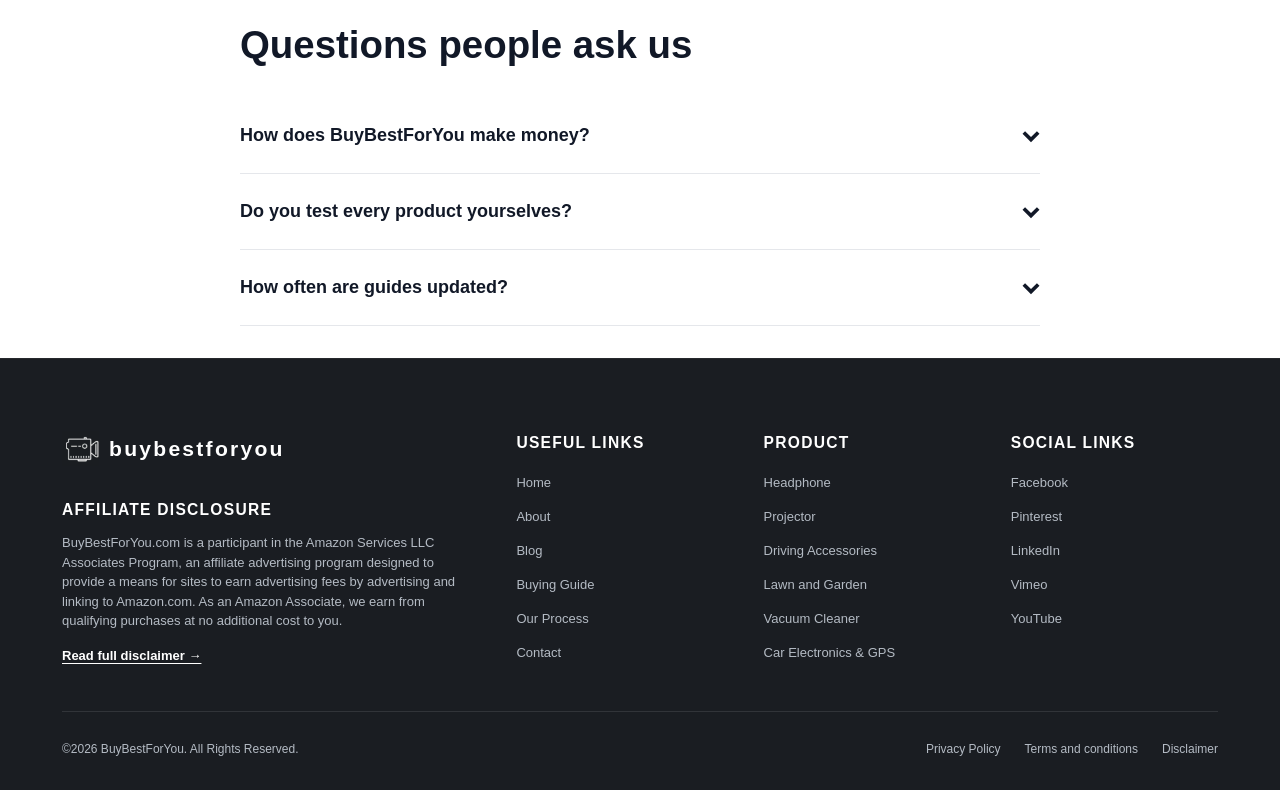
==== commit 444a33ae: "Css changes" ====
--- a/index.html
+++ b/index.html
@@ -188,7 +188,8 @@
                 <div class="score-meta-sub">Buyer ratings + spec match + expert coverage</div>
               </div>
             </div>
-            <a href="product-single.html" class="btn btn-primary btn-full" style="width: 90%; font-size: 1rem; margin-left: auto; margin-right: auto;">Check price on Amazon</a>
+            <a href="product-single.html" class="btn btn-primary btn-full"
+              style="width: calc(90% + 1rem); font-size: 1rem; margin-left: auto; margin-right: auto; position: relative; left: 0.5rem;">Check price on Amazon</a>
             <div
               style="display: flex; justify-content: space-between; align-items: center; flex-wrap: wrap; gap: 0.35rem; margin-top: 0.5rem;">
               <span class="affiliate-note" style="margin-top:0;">Affiliate link · we may earn a commission</span>
@@ -279,7 +280,8 @@
                 <span class="cat-dot" style="background-color: var(--cat-auto-dot);"></span>
                 <span>Automotive</span>
               </div>
-              <p class="cat-browse-desc desktop-only" style="margin-bottom: 0;">Car accessories, GPS units, and driving essentials, compared for
+              <p class="cat-browse-desc desktop-only" style="margin-bottom: 0;">Car accessories, GPS units, and driving
+                essentials, compared for
                 everyday use.</p>
               <div class="cat-browse-stats">5 reviews · <span class="desktop-only">Most searched: </span>Dash Cams</div>
               <span class="cat-browse-link desktop-only">View category →</span>
@@ -287,7 +289,8 @@
           </a>
 
           <!-- Home Appliances -->
-          <a href="category.html" class="cat-browse-card cat-card-home" style="background-color: var(--cat-home-bg); width: calc(100% + 0.4rem);">
+          <a href="category.html" class="cat-browse-card cat-card-home"
+            style="background-color: var(--cat-home-bg); width: calc(100% + 0.4rem);">
             <div class="cat-browse-img">
               <img src="assets/images/cat-home.png" alt="Home appliances cover: Most Expensive Refrigerator" width="546"
                 height="302" loading="lazy">
@@ -297,7 +300,8 @@
                 <span class="cat-dot" style="background-color: var(--cat-home-dot);"></span>
                 <span>Home Appliances</span>
               </div>
-              <p class="cat-browse-desc desktop-only" style="margin-bottom: 0;">Kitchen tools, vacuums, and household equipment, evaluated for
+              <p class="cat-browse-desc desktop-only" style="margin-bottom: 0;">Kitchen tools, vacuums, and household
+                equipment, evaluated for
                 reliability and value.</p>
               <div class="cat-browse-stats">103 reviews · <span class="desktop-only">Most searched: </span>Robot Vacuums
               </div>
@@ -317,7 +321,8 @@
                 <span class="cat-dot" style="background-color: var(--cat-electronics-dot);"></span>
                 <span>Electronics</span>
               </div>
-              <p class="cat-browse-desc desktop-only" style="margin-bottom: 0;">Headphones, projectors, and everyday electronics, weighed on
+              <p class="cat-browse-desc desktop-only" style="margin-bottom: 0;">Headphones, projectors, and everyday
+                electronics, weighed on
                 performance and price.</p>
               <div class="cat-browse-stats">94 reviews · <span class="desktop-only">Most searched: </span>Wireless
                 Earbuds</div>
@@ -337,7 +342,8 @@
                 <span class="cat-dot" style="background-color: var(--cat-health-dot);"></span>
                 <span>Health and Fitness</span>
               </div>
-              <p class="cat-browse-desc desktop-only" style="margin-bottom: 0;">Wellness and fitness gear, matched to different routines and
+              <p class="cat-browse-desc desktop-only" style="margin-bottom: 0;">Wellness and fitness gear, matched to
+                different routines and
                 budgets.</p>
               <div class="cat-browse-stats">14 reviews · <span class="desktop-only">Most searched: </span>Dumbbells
               </div>
@@ -375,19 +381,23 @@
                 loading="lazy" style="height: calc(100% + 0.5rem);">
             </div>
             <div class="winner-content" style="width: calc((100% + 0.4rem) * 1.08);">
-              <div class="cat-pill cat-auto winner-cat-indicator"
-                style="align-self: flex-start; margin-bottom: 0;">
+              <div class="cat-pill cat-auto winner-cat-indicator" style="align-self: flex-start; margin-bottom: 0;">
                 <span class="cat-dot" style="background-color: var(--cat-auto-dot);"></span>
                 <span>Automotive Parts & Accessories</span>
               </div>
-              <h3 class="winner-title" style="color: lightgray;"><a href="product-single.html" style="color: lightgray;">Paint Pen for Automotive</a></h3>
+              <h3 class="winner-title" style="color: lightgray;"><a href="product-single.html"
+                  style="color: lightgray;">Paint Pen for Automotive</a></h3>
               <div class="winner-rating desktop-only">★ 4.7 <span
                   style="color: var(--color-muted); font-weight: normal;">composite · Budget</span></div>
-              <p class="winner-desc desktop-only" style="font-size: 0.89375rem; letter-spacing: calc(var(--letter-spacing, 0%) - 4%); word-spacing: calc(var(--word-spacing, 10%) - 4%); overflow-wrap: break-word; max-width: calc(100% / 1.08 - 0.4rem);">Paint Pen for Automotive has as the go-to choice, offering
+              <p class="winner-desc desktop-only"
+                style="font-size: 0.89375rem; letter-spacing: calc(var(--letter-spacing, 0%) - 4%); word-spacing: calc(var(--word-spacing, 10%) - 4%); overflow-wrap: break-word; max-width: calc(100% / 1.08 - 0.4rem);">
+                Paint Pen for Automotive has as the go-to choice, offering
                 unparalleled ease and finesse in restoring your vehicle's flawless exterior.</p>
               <div class="winner-date desktop-only"
                 style="font-size: 0.75rem; color: var(--color-muted); margin-bottom: 1rem;">Updated July 2026</div>
-              <a href="product-single.html" class="btn btn-primary btn-full winner-cta-btn" style="padding: 0.7125rem 1.525rem; font-size: 1rem; width: 90%; margin-left: auto; margin-right: auto; position: relative; left: -0.6rem;">See top picks</a>
+              <a href="product-single.html" class="btn btn-primary btn-full winner-cta-btn"
+                style="padding: 0.7125rem 1.525rem; font-size: 1rem; width: 90%; margin-left: auto; margin-right: auto; position: relative; left: -0.6rem;">See
+                top picks</a>
             </div>
           </div>
 
@@ -399,19 +409,23 @@
                 height="330" loading="lazy" style="height: calc(100% + 0.5rem);">
             </div>
             <div class="winner-content" style="width: calc((100% + 0.4rem) * 1.08);">
-              <div class="cat-pill cat-home winner-cat-indicator"
-                style="align-self: flex-start; margin-bottom: 0;">
+              <div class="cat-pill cat-home winner-cat-indicator" style="align-self: flex-start; margin-bottom: 0;">
                 <span class="cat-dot" style="background-color: var(--cat-home-dot);"></span>
                 <span>Vacuum Cleaner</span>
               </div>
-              <h3 class="winner-title" style="color: lightgray;"><a href="review-roundup.html" style="color: lightgray;">Vacuum cleaner with retractable cord</a></h3>
+              <h3 class="winner-title" style="color: lightgray;"><a href="review-roundup.html"
+                  style="color: lightgray;">Vacuum cleaner with retractable cord</a></h3>
               <div class="winner-rating">★ 4.5 <span style="color: var(--color-muted); font-weight: normal;">composite ·
                   Mid</span></div>
-              <p class="winner-desc" style="font-size: 0.89375rem; letter-spacing: calc(var(--letter-spacing, 0%) - 4%); word-spacing: calc(var(--word-spacing, 10%) - 4%); overflow-wrap: break-word; max-width: calc(100% / 1.08 - 0.4rem);">Step into the world of effortless cleaning with the remarkable convenience of a
+              <p class="winner-desc"
+                style="font-size: 0.89375rem; letter-spacing: calc(var(--letter-spacing, 0%) - 4%); word-spacing: calc(var(--word-spacing, 10%) - 4%); overflow-wrap: break-word; max-width: calc(100% / 1.08 - 0.4rem);">
+                Step into the world of effortless cleaning with the remarkable convenience of a
                 Vacuum cleaner with a retractable cord!</p>
               <div class="winner-date" style="font-size: 0.75rem; color: var(--color-muted); margin-bottom: 1rem;">
                 Updated July 2026</div>
-              <a href="review-roundup.html" class="btn btn-primary btn-full winner-cta-btn" style="padding: 0.7125rem 1.525rem; font-size: 1rem; width: 90%; margin-left: auto; margin-right: auto; position: relative; left: -0.6rem;">See top picks</a>
+              <a href="review-roundup.html" class="btn btn-primary btn-full winner-cta-btn"
+                style="padding: 0.7125rem 1.525rem; font-size: 1rem; width: 90%; margin-left: auto; margin-right: auto; position: relative; left: -0.6rem;">See
+                top picks</a>
             </div>
           </div>
 
@@ -428,14 +442,19 @@
                 <span class="cat-dot" style="background-color: var(--cat-electronics-dot);"></span>
                 <span>Projector</span>
               </div>
-              <h3 class="winner-title" style="color: lightgray;"><a href="review-roundup.html" style="color: lightgray;">Best projectors in daylight</a></h3>
+              <h3 class="winner-title" style="color: lightgray;"><a href="review-roundup.html"
+                  style="color: lightgray;">Best projectors in daylight</a></h3>
               <div class="winner-rating desktop-only">★ 4.6 <span
                   style="color: var(--color-muted); font-weight: normal;">composite · Premium</span></div>
-              <p class="winner-desc desktop-only" style="font-size: 0.89375rem; letter-spacing: calc(var(--letter-spacing, 0%) - 4%); word-spacing: calc(var(--word-spacing, 10%) - 4%); overflow-wrap: break-word; max-width: calc(100% / 1.08 - 0.4rem);">Welcome to the World of Enhanced Daylight Viewing – Discover the Best
+              <p class="winner-desc desktop-only"
+                style="font-size: 0.89375rem; letter-spacing: calc(var(--letter-spacing, 0%) - 4%); word-spacing: calc(var(--word-spacing, 10%) - 4%); overflow-wrap: break-word; max-width: calc(100% / 1.08 - 0.4rem);">
+                Welcome to the World of Enhanced Daylight Viewing – Discover the Best
                 Projectors in daylight for Crisp and Vibrant Visuals!</p>
               <div class="winner-date desktop-only"
                 style="font-size: 0.75rem; color: var(--color-muted); margin-bottom: 1rem;">Updated July 2026</div>
-              <a href="review-roundup.html" class="btn btn-primary btn-full winner-cta-btn" style="padding: 0.7125rem 1.525rem; font-size: 1rem; width: 90%; margin-left: auto; margin-right: auto; position: relative; left: -0.6rem;">See top picks</a>
+              <a href="review-roundup.html" class="btn btn-primary btn-full winner-cta-btn"
+                style="padding: 0.7125rem 1.525rem; font-size: 1rem; width: 90%; margin-left: auto; margin-right: auto; position: relative; left: -0.6rem;">See
+                top picks</a>
             </div>
           </div>
 
@@ -447,19 +466,23 @@
                 height="330" loading="lazy" style="height: calc(100% + 0.5rem);">
             </div>
             <div class="winner-content" style="width: calc((100% + 0.4rem) * 1.08);">
-              <div class="cat-pill cat-health winner-cat-indicator"
-                style="align-self: flex-start; margin-bottom: 0;">
+              <div class="cat-pill cat-health winner-cat-indicator" style="align-self: flex-start; margin-bottom: 0;">
                 <span class="cat-dot" style="background-color: var(--cat-health-dot);"></span>
                 <span>Health and Fitness</span>
               </div>
-              <h3 class="winner-title" style="color: lightgray;"><a href="review-roundup.html" style="color: lightgray;">The Best Infrared Face Mask for 2025</a></h3>
+              <h3 class="winner-title" style="color: lightgray;"><a href="review-roundup.html"
+                  style="color: lightgray;">The Best Infrared Face Mask for 2025</a></h3>
               <div class="winner-rating desktop-only">★ 4.4 <span
                   style="color: var(--color-muted); font-weight: normal;">composite · Premium</span></div>
-              <p class="winner-desc desktop-only" style="font-size: 0.89375rem; letter-spacing: calc(var(--letter-spacing, 0%) - 4%); word-spacing: calc(var(--word-spacing, 10%) - 4%); overflow-wrap: break-word; max-width: calc(100% / 1.08 - 0.4rem);">Discover the best infrared face mask to rejuvenate your skin, reduce
+              <p class="winner-desc desktop-only"
+                style="font-size: 0.89375rem; letter-spacing: calc(var(--letter-spacing, 0%) - 4%); word-spacing: calc(var(--word-spacing, 10%) - 4%); overflow-wrap: break-word; max-width: calc(100% / 1.08 - 0.4rem);">
+                Discover the best infrared face mask to rejuvenate your skin, reduce
                 wrinkles, and improve texture. Perfect for at-home skincare treatments.</p>
               <div class="winner-date desktop-only"
                 style="font-size: 0.75rem; color: var(--color-muted); margin-bottom: 1rem;">Updated July 2026</div>
-              <a href="review-roundup.html" class="btn btn-primary btn-full winner-cta-btn" style="padding: 0.7125rem 1.525rem; font-size: 1rem; width: 90%; margin-left: auto; margin-right: auto; position: relative; left: -0.6rem;">See top picks</a>
+              <a href="review-roundup.html" class="btn btn-primary btn-full winner-cta-btn"
+                style="padding: 0.7125rem 1.525rem; font-size: 1rem; width: 90%; margin-left: auto; margin-right: auto; position: relative; left: -0.6rem;">See
+                top picks</a>
             </div>
           </div>
         </div>
@@ -485,29 +508,31 @@
 
           <div class="methodology-steps desktop-only" style="font-size: 1.265rem;">
             <div class="method-step-row" style="font-size: 1.1rem;">
-              <span class="step-num-circle" style="width: 40.32px; height: 40.32px; font-size: 1.15rem;">1</span>
-              <div class="step-text" style="font-size: 1.32825rem;">
-                <h4 style="font-size: 1.38rem;">Collect</h4>
-                <p style="font-size: 1.00625rem;">Manufacturer specs, verified buyer ratings and expert lab or press coverage.</p>
+              <span class="step-num-circle" style="width: 36.288px; height: 36.288px; font-size: 1.15rem;">1</span>
+              <div class="step-text" style="font-size: 1.195425rem;">
+                <h4 style="font-size: 1.242rem;">Collect</h4>
+                <p style="font-size: 0.905625rem;">Manufacturer specs, verified buyer ratings and expert lab or press
+                  coverage.</p>
               </div>
             </div>
             <div class="method-step-row" style="font-size: 1.1rem;">
-              <span class="step-num-circle" style="width: 40.32px; height: 40.32px; font-size: 1.15rem;">2</span>
-              <div class="step-text" style="font-size: 1.32825rem;">
-                <h4 style="font-size: 1.38rem;">Score</h4>
-                <p style="font-size: 1.00625rem;">Combine the inputs into one composite score, with the weights published.</p>
+              <span class="step-num-circle" style="width: 36.288px; height: 36.288px; font-size: 1.15rem;">2</span>
+              <div class="step-text" style="font-size: 1.195425rem;">
+                <h4 style="font-size: 1.242rem;">Score</h4>
+                <p style="font-size: 0.905625rem;">Combine the inputs into one composite score, with the weights
+                  published.</p>
               </div>
             </div>
             <div class="method-step-row" style="font-size: 1.1rem;">
-              <span class="step-num-circle" style="width: 40.32px; height: 40.32px; font-size: 1.15rem;">3</span>
-              <div class="step-text" style="font-size: 1.32825rem;">
-                <h4 style="font-size: 1.38rem;">Refresh</h4>
-                <p style="font-size: 1.00625rem;">Re-check pages on a schedule and show the date on every one.</p>
-              </div>
-            </div>
-          </div>
-
-          <a href="about.html" class="btn btn-white methodology-cta-btn">Read our full method</a>
+              <span class="step-num-circle" style="width: 36.288px; height: 36.288px; font-size: 1.15rem;">3</span>
+              <div class="step-text" style="font-size: 1.195425rem;">
+                <h4 style="font-size: 1.242rem;">Refresh</h4>
+                <p style="font-size: 0.905625rem;">Re-check pages on a schedule and show the date on every one.</p>
+              </div>
+            </div>
+          </div>
+
+          <a href="about.html" class="btn btn-white methodology-cta-btn" style="padding: 0.8125rem 1.225rem;">Read our full method</a>
         </div>
 
         <!-- Sample Score Breakdown Box (Desktop only) -->
@@ -724,7 +749,7 @@
       <div class="container">
         <h2 style="font-size: 2.4rem; font-weight: 800; color: var(--color-ink); margin-bottom: 0.5rem;">Who is behind
           each category</h2>
-        <p style="font-size: 0.9375rem; color: var(--color-muted); margin-bottom: 2rem; max-width: 650px;">
+        <p style="font-size: 1.105rem; color: var(--color-muted); margin-bottom: 2rem; max-width: 650px;">
           Every guide has a named editor. They compile and verify specs, owner reviews and lab data from published
           sources. They don't claim hands-on testing they didn't do.
         </p>
@@ -773,7 +798,7 @@
     <section class="section desktop-only">
       <div class="container container-narrow">
         <h2
-          style="font-size: 2.4rem; font-weight: 800; color: var(--color-ink); text-align: center; margin-bottom: 2.5rem;">
+          style="font-size: 2.4rem; font-weight: 800; color: var(--color-ink); text-align: left; margin-bottom: 2.5rem;">
           Questions people ask us
         </h2>
 
--- a/css/pages.css
+++ b/css/pages.css
@@ -37,7 +37,7 @@
 
 .page-home section.section-winners {
   padding-top: 3.25rem;
-  padding-bottom: 4.875rem;
+  padding-bottom: 5.975rem;
 }
 
 .page-home .section-methodology {
@@ -510,7 +510,8 @@
 }
 
 .methodology-title {
-  font-size: 2.42rem; /* 2.2rem * 1.10 (+10%) */
+  font-size: 2.42rem;
+  /* 2.2rem * 1.10 (+10%) */
   font-weight: var(--font-heading-weight);
   line-height: var(--font-heading-lh);
   color: #FFFFFF;
@@ -519,7 +520,8 @@
 
 .methodology-text,
 h2.methodology-text {
-  font-size: 1.147125rem; /* 1.2075rem * 0.95 (-5%) */
+  font-size: 1.147125rem;
+  /* 1.2075rem * 0.95 (-5%) */
   line-height: 1.55;
   color: var(--color-on-ink);
   margin-bottom: 1.75rem;
@@ -530,19 +532,23 @@
   flex-direction: column;
   gap: 1.25rem;
   margin-bottom: 2.25rem;
-  font-size: 1.265rem; /* 1.1rem * 1.15 (+15%) */
+  font-size: 1.265rem;
+  /* 1.1rem * 1.15 (+15%) */
 }
 
 .method-step-row {
   display: flex;
   align-items: flex-start;
   gap: 1rem;
-  font-size: 1.1rem; /* 1rem * 1.10 (+10%) */
+  font-size: 1.1rem;
+  /* 1rem * 1.10 (+10%) */
 }
 
 .step-num-circle {
-  width: 40.32px; /* 50.4px * 0.80 (-20%) */
-  height: 40.32px; /* 50.4px * 0.80 (-20%) */
+  width: 40.32px;
+  /* 50.4px * 0.80 (-20%) */
+  height: 40.32px;
+  /* 50.4px * 0.80 (-20%) */
   border-radius: 50%;
   background-color: #FFFFFF;
   color: #111827;
@@ -550,23 +556,27 @@
   align-items: center;
   justify-content: center;
   font-weight: 800;
-  font-size: 1.15rem; /* Increased from 0.875rem */
+  font-size: 1.15rem;
+  /* Increased from 0.875rem */
   flex-shrink: 0;
 }
 
 .step-text {
-  font-size: 1.32825rem; /* 1.155rem * 1.15 (+15%) */
+  font-size: 1.32825rem;
+  /* 1.155rem * 1.15 (+15%) */
 }
 
 .step-text h4 {
-  font-size: 1.38rem; /* 1.2rem * 1.15 (+15%) */
+  font-size: 1.38rem;
+  /* 1.2rem * 1.15 (+15%) */
   font-weight: 800;
   color: #FFFFFF;
   margin-bottom: 0.2rem;
 }
 
 .step-text p {
-  font-size: 1.00625rem; /* 0.875rem * 1.15 (+15%) */
+  font-size: 1.00625rem;
+  /* 0.875rem * 1.15 (+15%) */
   color: var(--color-on-ink);
   line-height: 1.4;
 }
@@ -2427,7 +2437,8 @@
   }
 
   .methodology-title {
-    font-size: 3.2351616rem !important; /* 2.941056rem * 1.10 (+10%) */
+    font-size: 3.2351616rem !important;
+    /* 2.941056rem * 1.10 (+10%) */
     font-weight: 800 !important;
     color: #FFFFFF !important;
     line-height: 1.15 !important;
@@ -2437,7 +2448,8 @@
 
   .methodology-text-mobile {
     color: var(--color-on-ink) !important;
-    font-size: 1.35196875rem !important; /* 1.423125rem * 0.95 (-5%) */
+    font-size: 1.35196875rem !important;
+    /* 1.423125rem * 0.95 (-5%) */
     line-height: 1.5 !important;
     margin-bottom: 1.75rem !important;
   }
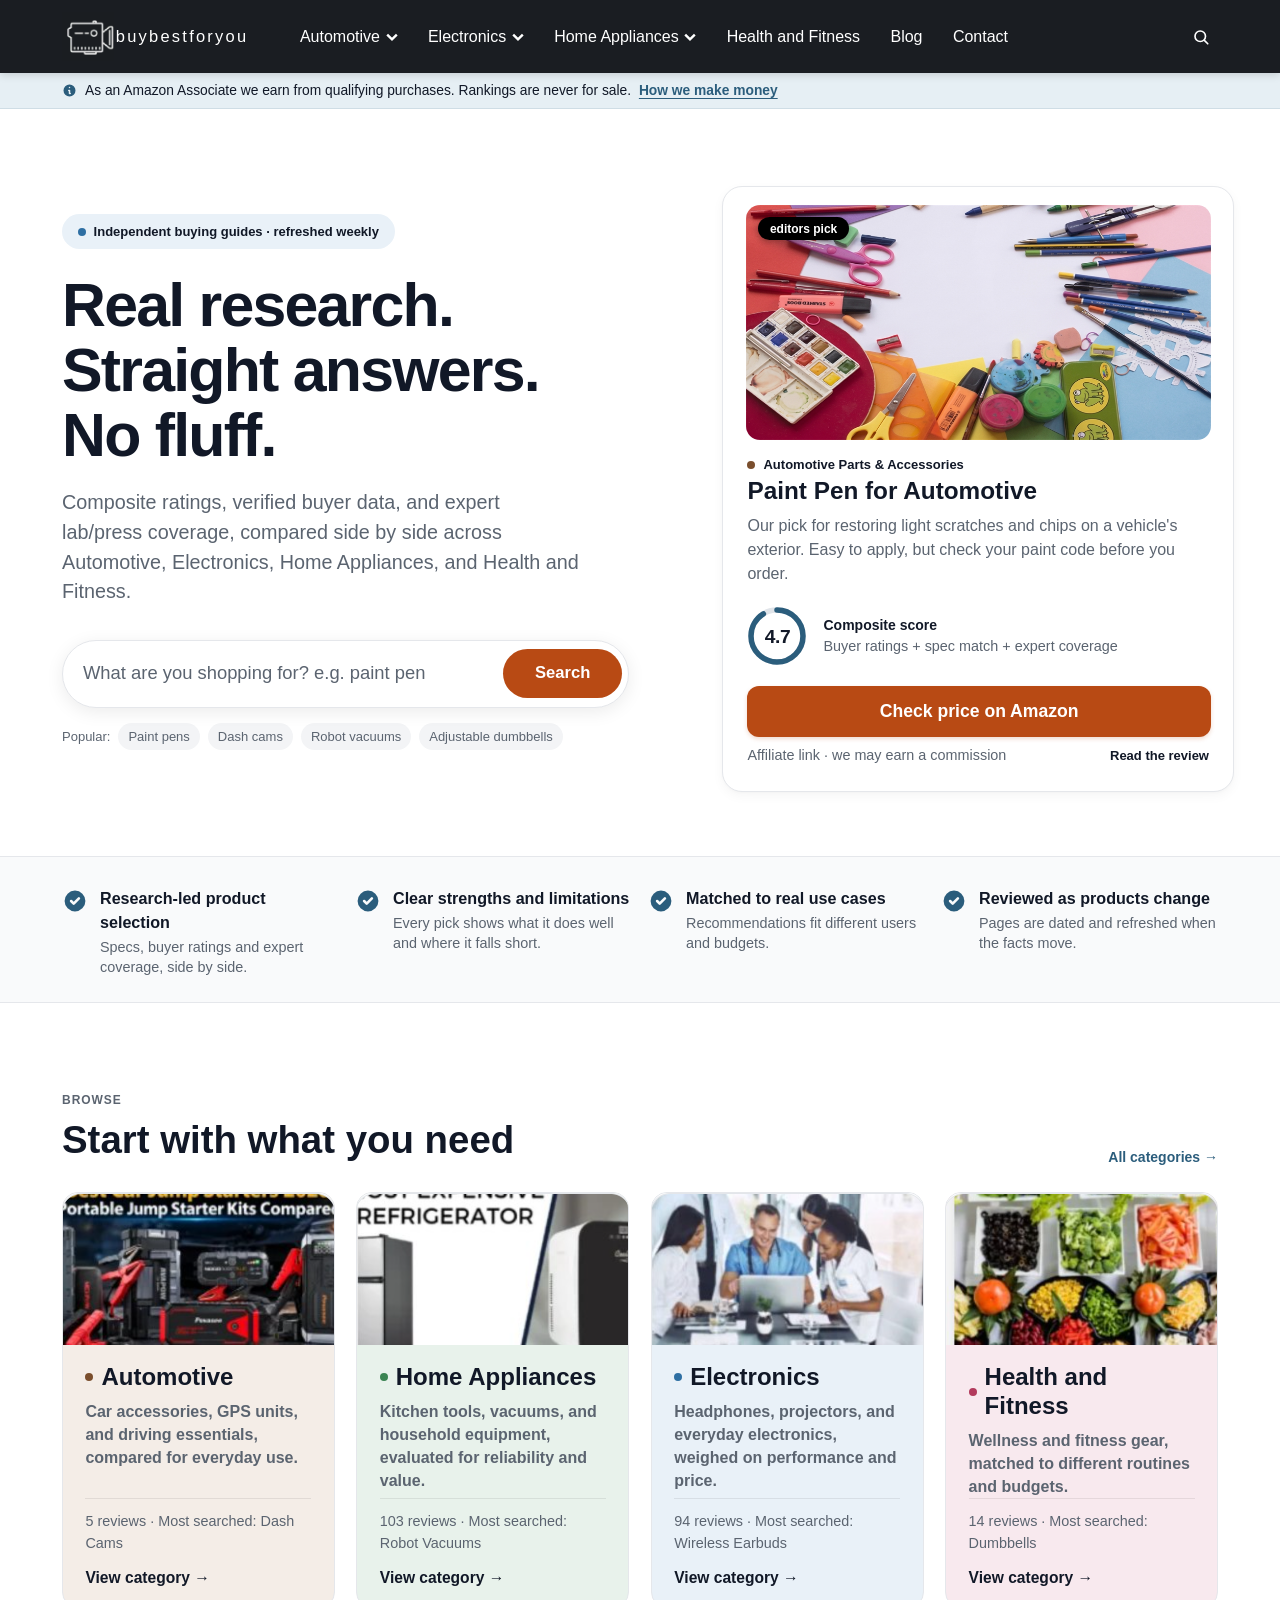
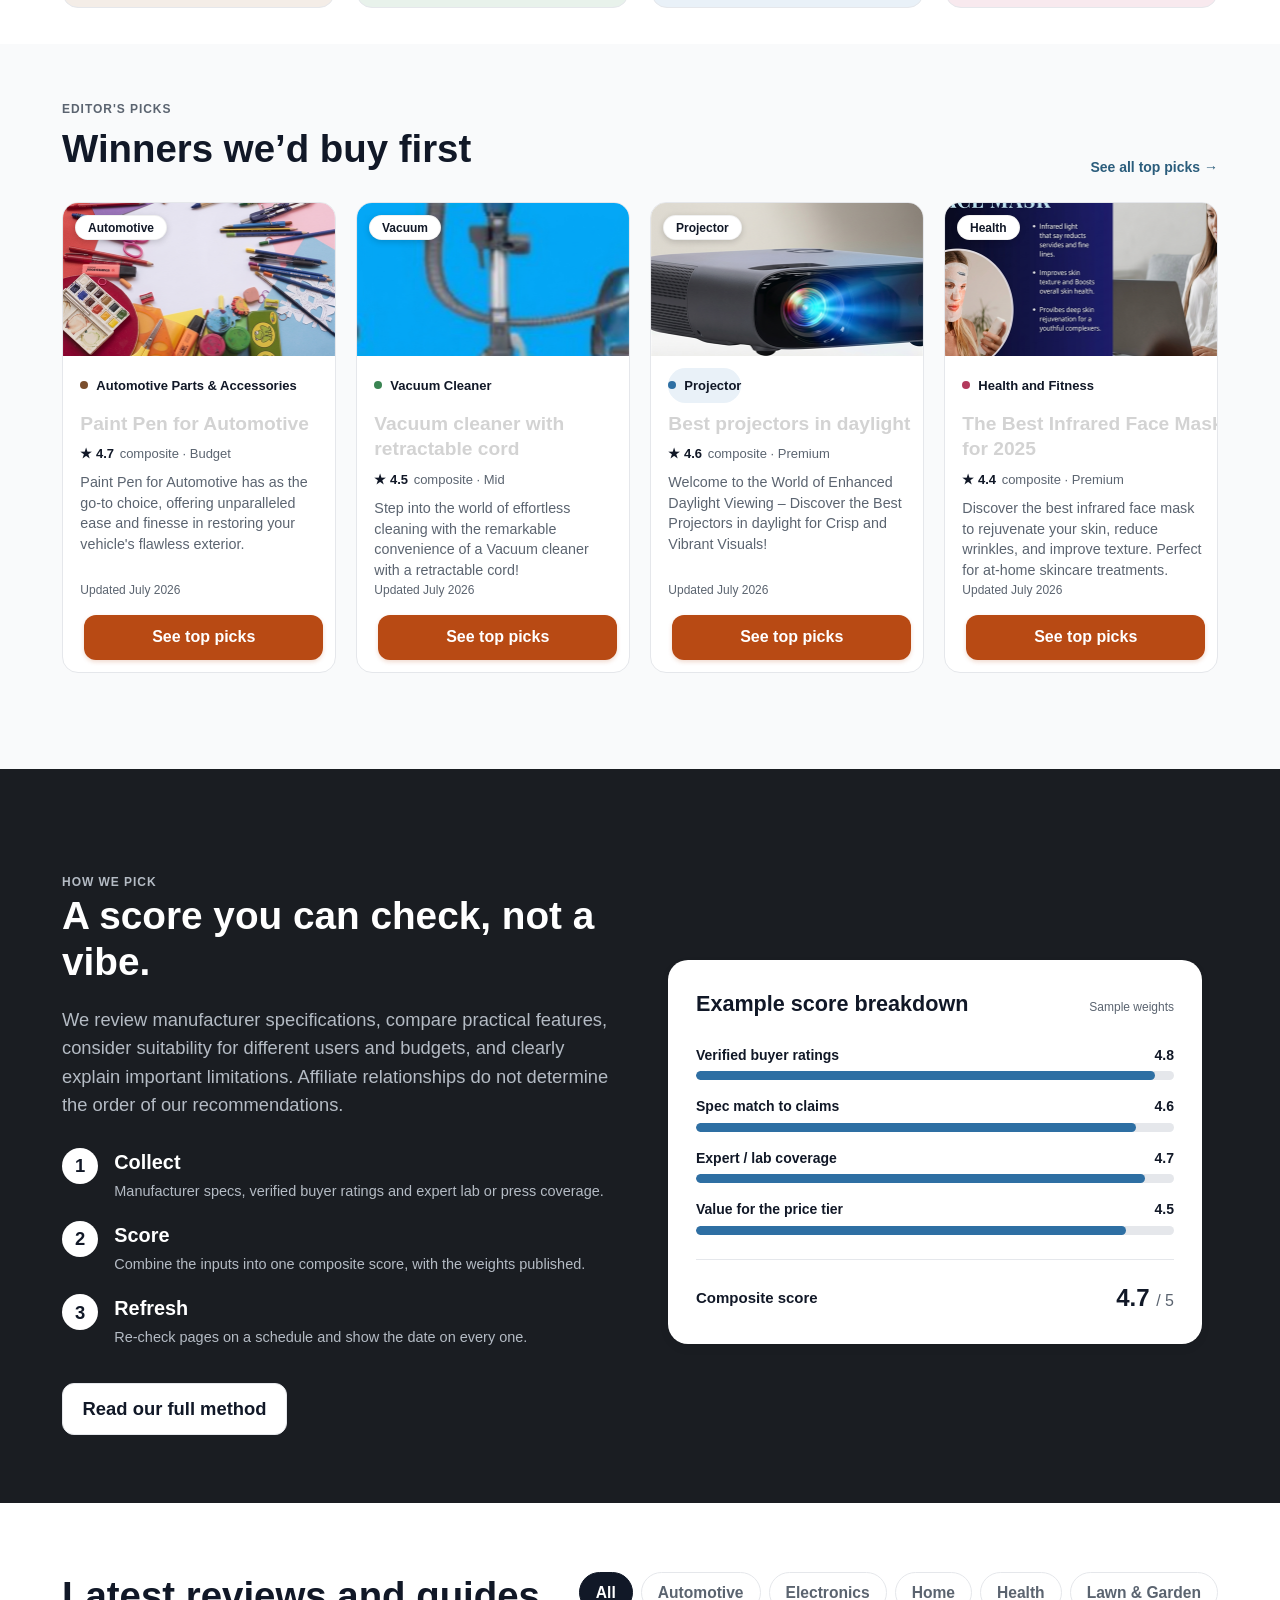
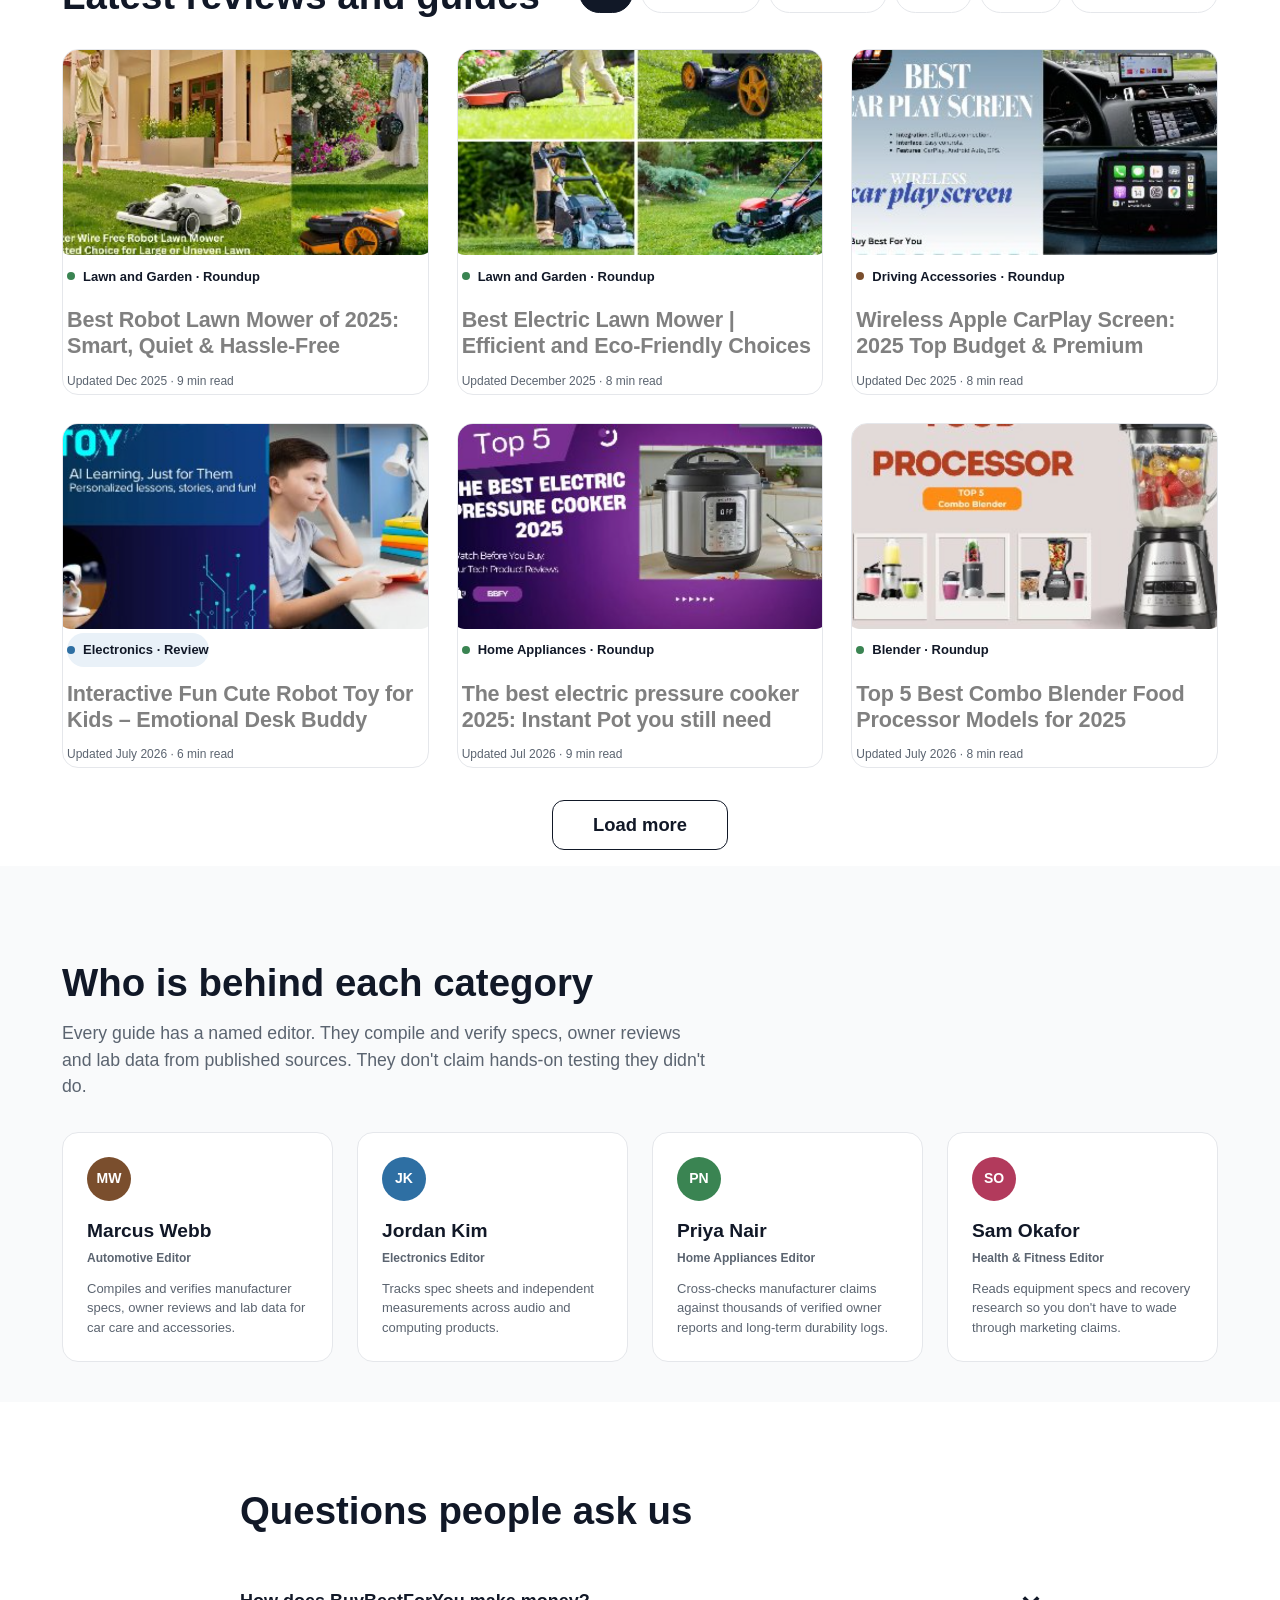
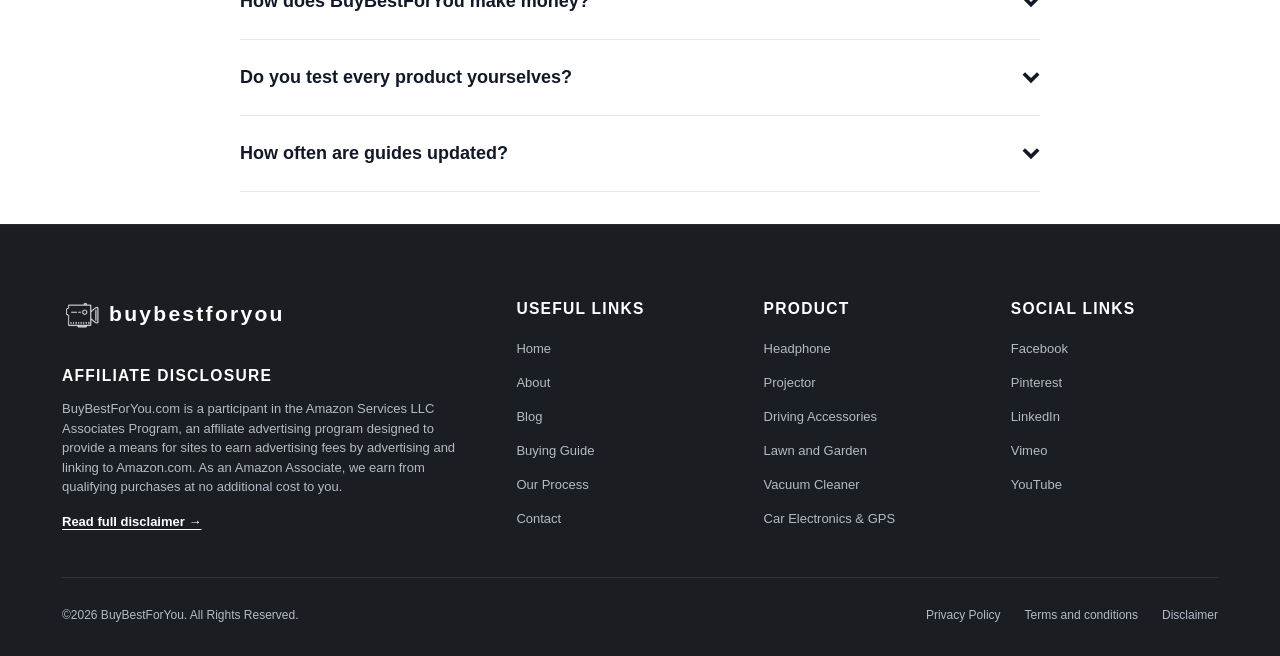
==== commit cdeaebad: "Css changes" ====
--- a/index.html
+++ b/index.html
@@ -189,7 +189,8 @@
               </div>
             </div>
             <a href="product-single.html" class="btn btn-primary btn-full"
-              style="width: calc(90% + 1rem); font-size: 1rem; margin-left: auto; margin-right: auto; position: relative; left: 0.5rem;">Check price on Amazon</a>
+              style="width: calc(90% + 3rem); font-size: 1.1rem; margin-left: auto; margin-right: auto;">Check price on
+              Amazon</a>
             <div
               style="display: flex; justify-content: space-between; align-items: center; flex-wrap: wrap; gap: 0.35rem; margin-top: 0.5rem;">
               <span class="affiliate-note" style="margin-top:0;">Affiliate link · we may earn a commission</span>
@@ -532,7 +533,8 @@
             </div>
           </div>
 
-          <a href="about.html" class="btn btn-white methodology-cta-btn" style="padding: 0.8125rem 1.225rem;">Read our full method</a>
+          <a href="about.html" class="btn btn-white methodology-cta-btn" style="padding: 0.8125rem 1.225rem;">Read our
+            full method</a>
         </div>
 
         <!-- Sample Score Breakdown Box (Desktop only) -->
--- a/css/pages.css
+++ b/css/pages.css
@@ -42,7 +42,7 @@
 
 .page-home .section-methodology {
   padding-top: 6.25rem;
-  padding-bottom: 3.25rem;
+  padding-bottom: 4.25rem;
 }
 
 .page-home .section-latest-guides {
@@ -479,7 +479,6 @@
   /* 0.8125rem * 1.10 (+10%) */
   color: var(--color-muted);
   line-height: 1.45;
-  margin-bottom: 1.25rem;
   flex: 1;
   letter-spacing: calc(var(--letter-spacing, 0%) - 4%);
   word-spacing: calc(var(--word-spacing, 10%) - 4%);
@@ -634,7 +633,7 @@
 }
 
 .guide-body {
-  padding: 1.25rem;
+  padding: 0.25rem;
   display: flex;
   flex-direction: column;
   flex: 1;
@@ -661,7 +660,7 @@
   font-size: 0.75rem;
   color: var(--color-muted);
   margin-top: auto;
-  padding-top: 0.75rem;
+  padding-top: 0.25rem;
 }
 
 /* Authors / Editors Grid */
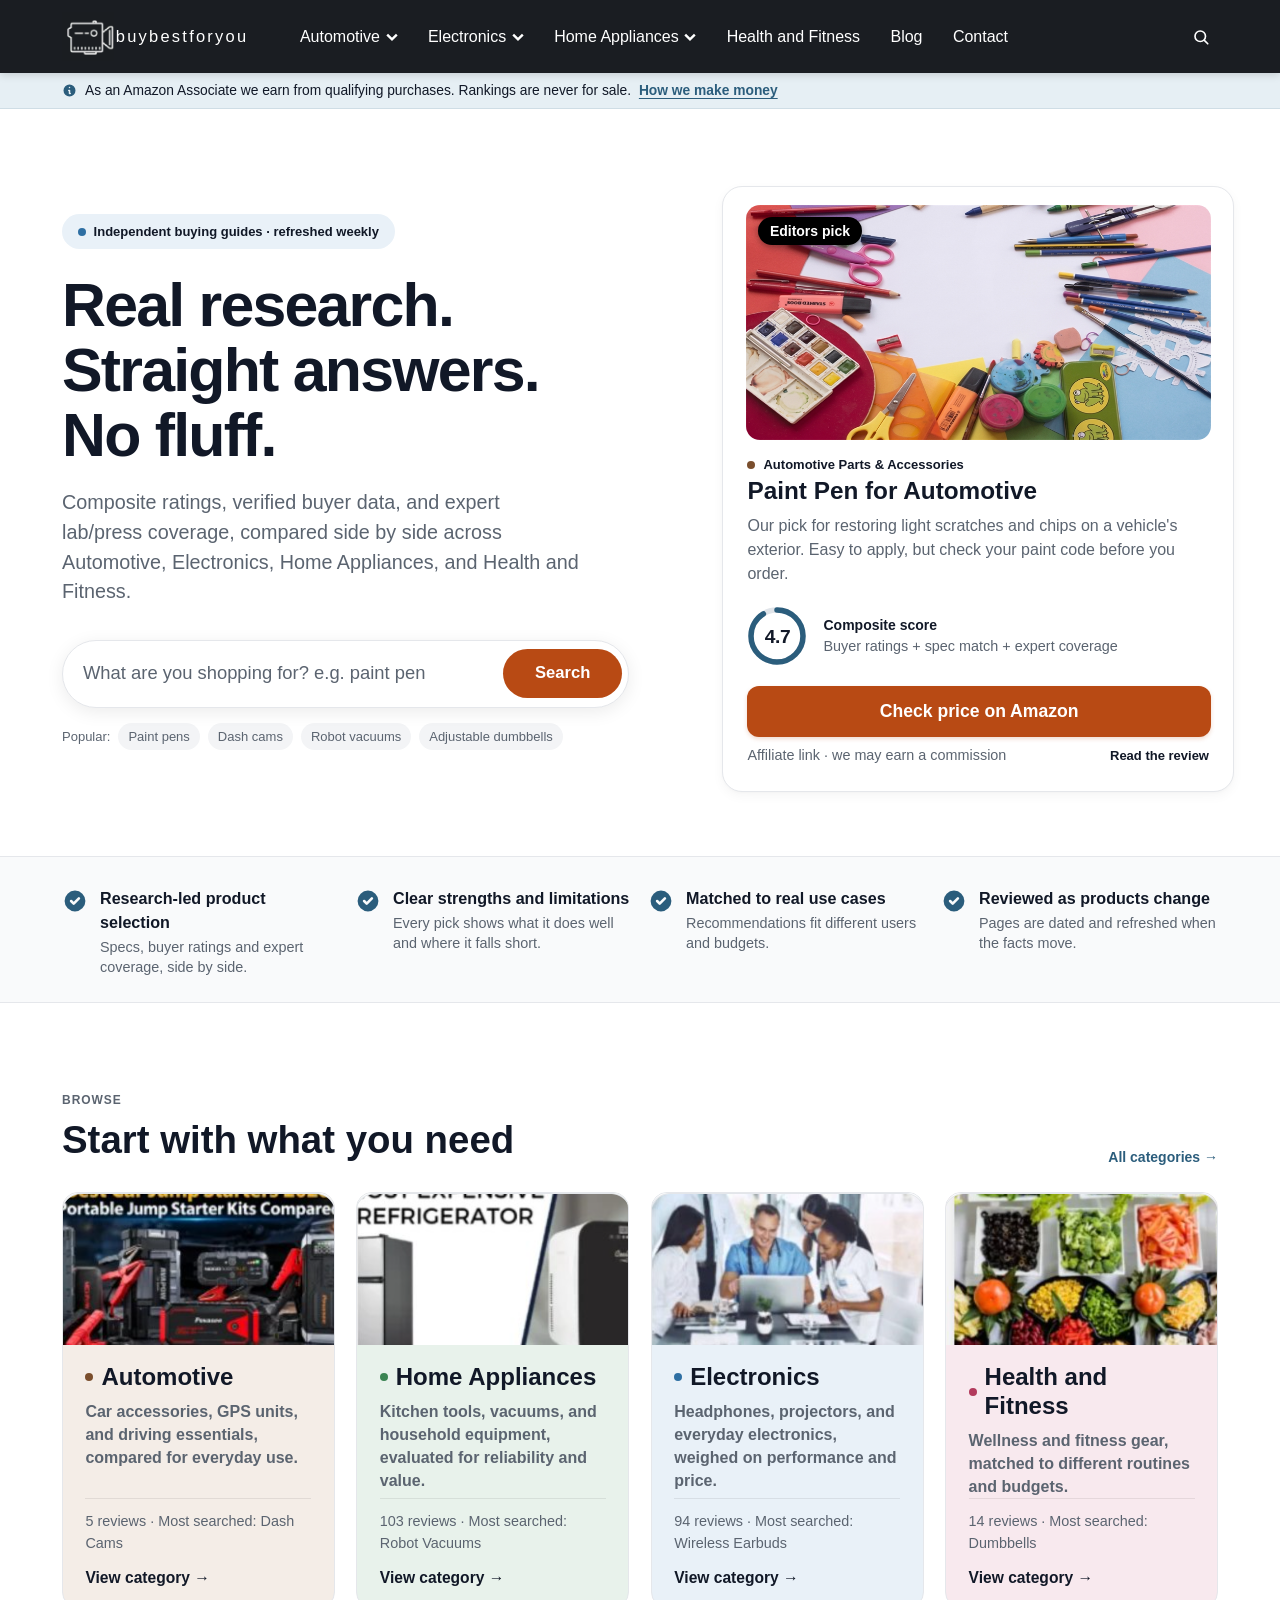
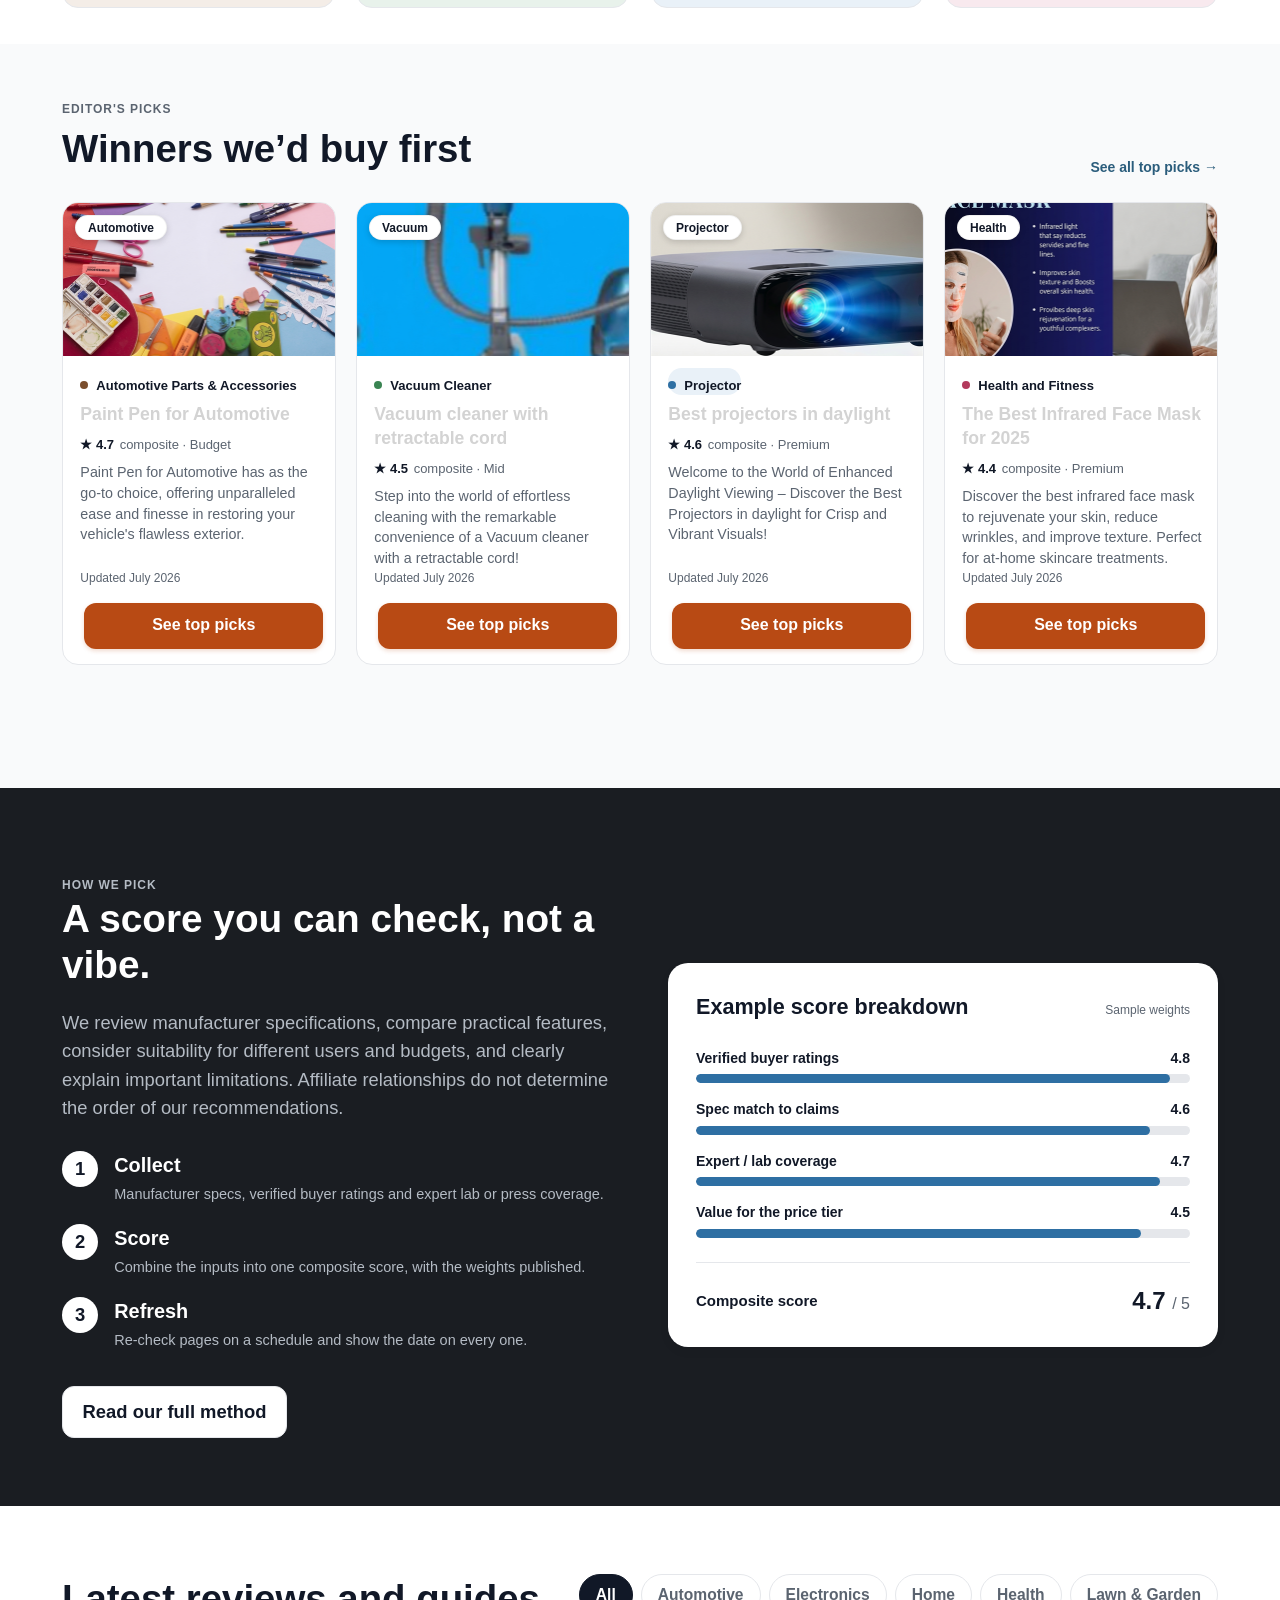
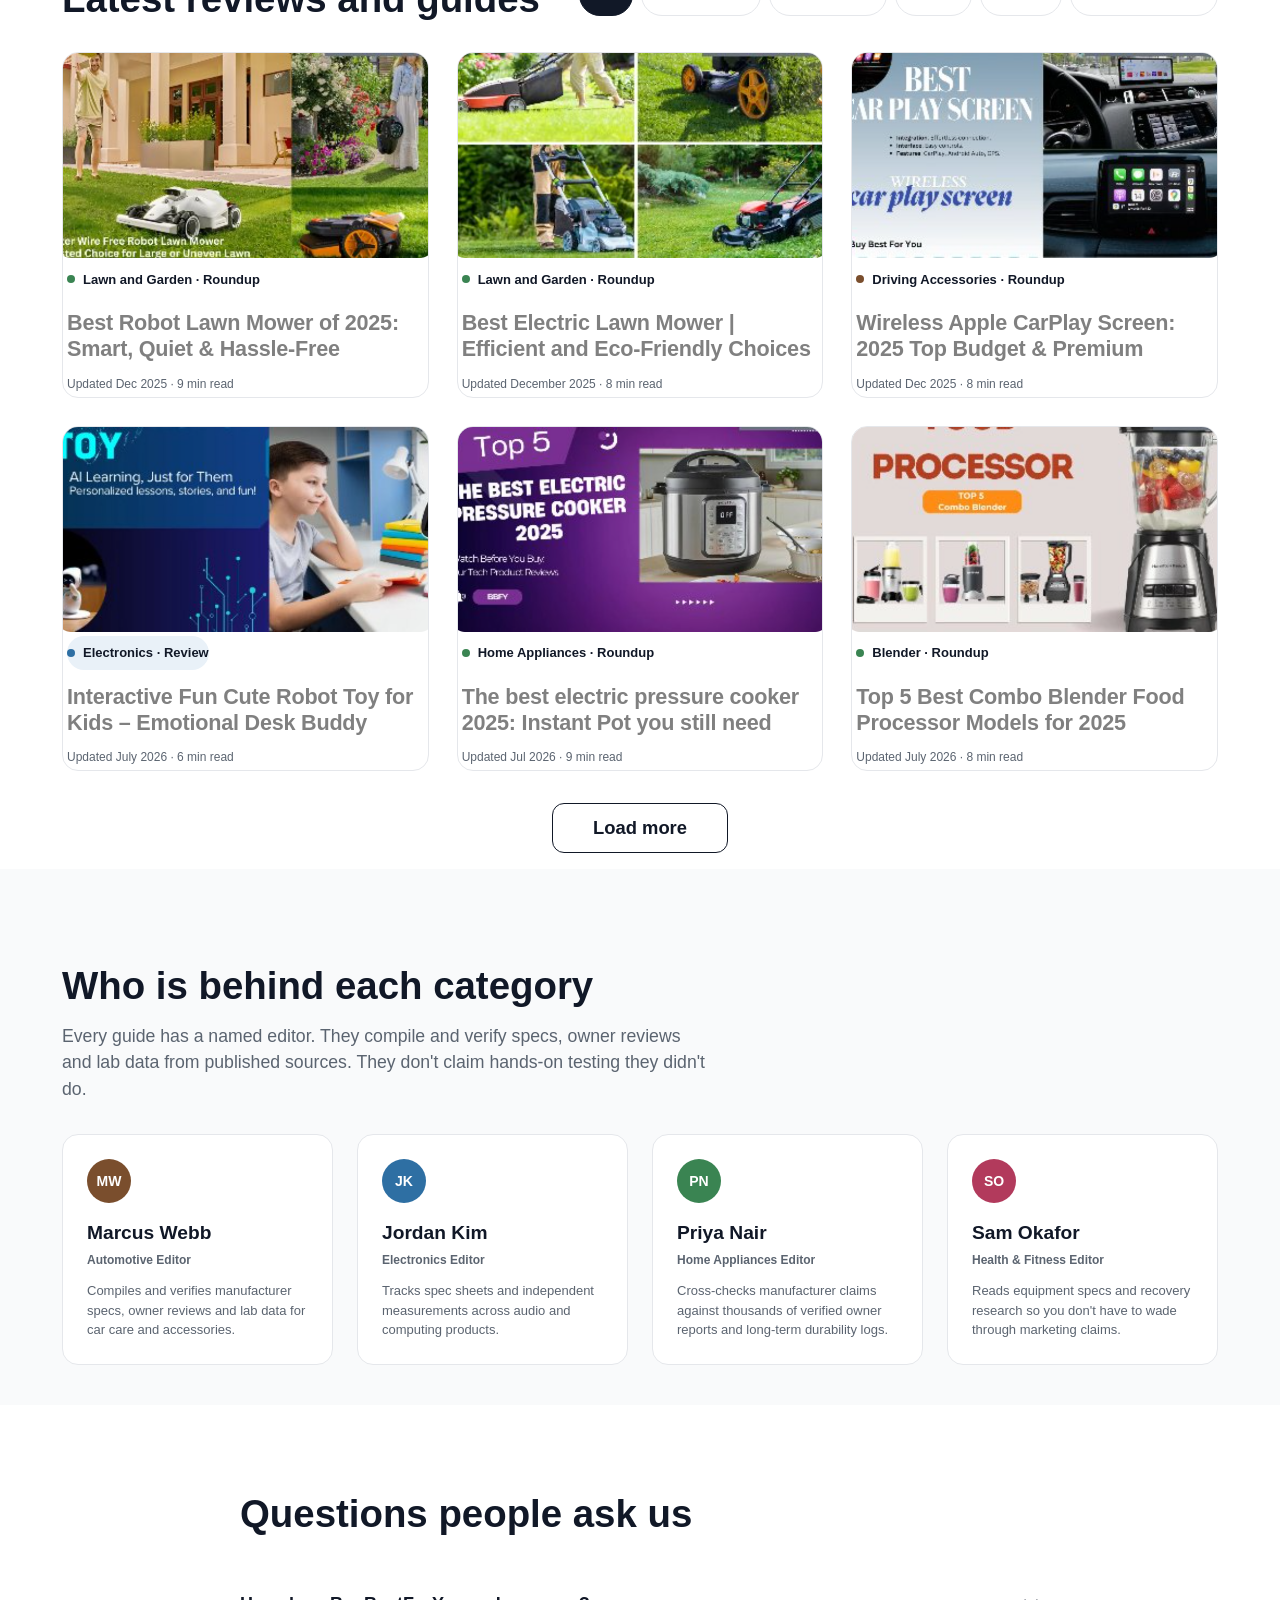
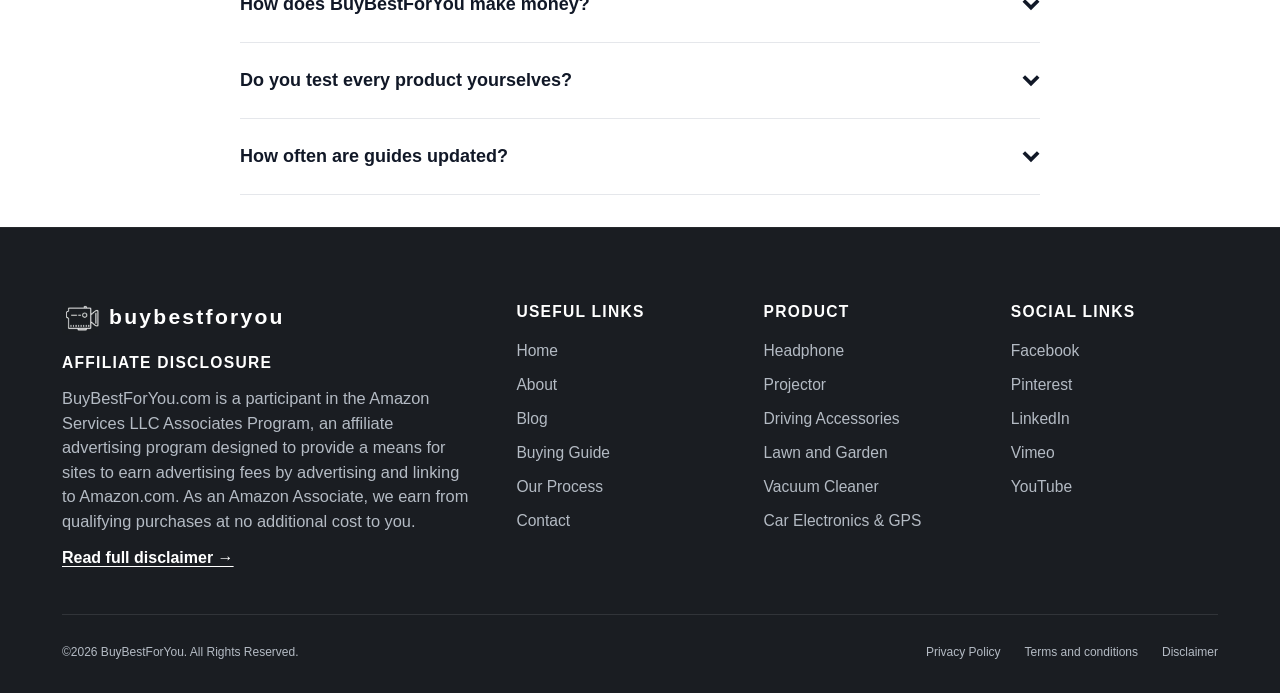
==== commit f51a818b: "Css changes" ====
--- a/index.html
+++ b/index.html
@@ -156,7 +156,7 @@
           <div class="hero-featured-card" style="margin-top: -0.6rem; margin-left: 1rem; margin-right: -1rem;">
             <div class="hero-featured-image hero-featured-img"
               style="width: calc(100% + 8px - 0.3rem); height: 14.6775rem; margin-left: calc(-4px + 0.15rem); margin-right: calc(-4px + 0.15rem);">
-              <a href="category.html" class="hero-featured-tag" aria-label="editors pick">editors pick</a>
+              <a href="category.html" class="hero-featured-tag" aria-label="editors pick">Editors pick</a>
               <img src="assets/images/hero-paint-pen.png" alt="Paint Pen for Automotive kit" width="911" height="460"
                 loading="eager">
             </div>
@@ -382,7 +382,7 @@
                 loading="lazy" style="height: calc(100% + 0.5rem);">
             </div>
             <div class="winner-content" style="width: calc((100% + 0.4rem) * 1.08);">
-              <div class="cat-pill cat-auto winner-cat-indicator" style="align-self: flex-start; margin-bottom: 0;">
+              <div class="cat-pill cat-auto winner-cat-indicator" style="align-self: flex-start; padding-bottom: 0;">
                 <span class="cat-dot" style="background-color: var(--cat-auto-dot);"></span>
                 <span>Automotive Parts & Accessories</span>
               </div>
@@ -410,7 +410,7 @@
                 height="330" loading="lazy" style="height: calc(100% + 0.5rem);">
             </div>
             <div class="winner-content" style="width: calc((100% + 0.4rem) * 1.08);">
-              <div class="cat-pill cat-home winner-cat-indicator" style="align-self: flex-start; margin-bottom: 0;">
+              <div class="cat-pill cat-home winner-cat-indicator" style="align-self: flex-start; padding-bottom: 0;">
                 <span class="cat-dot" style="background-color: var(--cat-home-dot);"></span>
                 <span>Vacuum Cleaner</span>
               </div>
@@ -438,8 +438,8 @@
                 loading="lazy" style="height: calc(100% + 0.5rem);">
             </div>
             <div class="winner-content" style="width: calc((100% + 0.4rem) * 1.08);">
-              <div class="cat-pill cat-electronics winner-cat-indicator"
-                style="align-self: flex-start; margin-bottom: 0;">
+              <div class="cat-pill cat-electronics winner-cat-indicator "
+                style="align-self: flex-start; padding-bottom: 0;">
                 <span class="cat-dot" style="background-color: var(--cat-electronics-dot);"></span>
                 <span>Projector</span>
               </div>
@@ -467,7 +467,7 @@
                 height="330" loading="lazy" style="height: calc(100% + 0.5rem);">
             </div>
             <div class="winner-content" style="width: calc((100% + 0.4rem) * 1.08);">
-              <div class="cat-pill cat-health winner-cat-indicator" style="align-self: flex-start; margin-bottom: 0;">
+              <div class="cat-pill cat-health winner-cat-indicator" style="align-self: flex-start; padding-bottom: 0;">
                 <span class="cat-dot" style="background-color: var(--cat-health-dot);"></span>
                 <span>Health and Fitness</span>
               </div>
@@ -539,7 +539,7 @@
 
         <!-- Sample Score Breakdown Box (Desktop only) -->
         <div class="desktop-only">
-          <div class="score-breakdown-box" style="width: calc(100% - 1rem);">
+          <div class="score-breakdown-box">
             <div style="display: flex; justify-content: space-between; align-items: baseline; margin-bottom: 1.5rem;">
               <h3 style="font-size: 1.35rem; font-weight: 800; color: var(--color-ink);">Example score breakdown</h3>
               <span style="font-size: 0.75rem; color: var(--color-muted);">Sample weights</span>
@@ -861,7 +861,7 @@
           <img src="assets/images/logo.svg" alt="BuyBestForYou" class="brand-logo-icon" width="58" height="55">
           <span>buybestforyou</span>
         </a>
-        <h4 class="footer-heading" style="margin-top: 1rem;">AFFILIATE DISCLOSURE</h4>
+        <h4 class="footer-heading">AFFILIATE DISCLOSURE</h4>
         <p class="footer-disclosure-text">
           BuyBestForYou.com is a participant in the Amazon Services LLC Associates Program, an affiliate advertising
           program designed to provide a means for sites to earn advertising fees by advertising and linking to
--- a/css/layout.css
+++ b/css/layout.css
@@ -337,7 +337,7 @@
 }
 
 .footer-disclosure-text {
-  font-size: 0.8125rem;
+  font-size: 1.025rem;
   line-height: 1.5;
   color: var(--color-on-ink);
   margin-bottom: 0.75rem;
@@ -348,7 +348,7 @@
   align-items: center;
   gap: 0.35rem;
   color: #FFFFFF;
-  font-size: 0.8125rem;
+  font-size: 1rem;
   font-weight: 700;
   text-decoration: underline;
   text-underline-offset: 3px;
@@ -375,7 +375,8 @@
 
 .footer-nav-link {
   color: var(--color-on-ink);
-  font-size: 0.8125rem;
+  font-size: 0.975rem;
+  font-weight: 500;
   transition: color var(--transition-speed);
 }
 
--- a/css/pages.css
+++ b/css/pages.css
@@ -37,11 +37,11 @@
 
 .page-home section.section-winners {
   padding-top: 3.25rem;
-  padding-bottom: 5.975rem;
+  padding-bottom: 7.7rem;
 }
 
 .page-home .section-methodology {
-  padding-top: 6.25rem;
+  padding-top: 5.25rem;
   padding-bottom: 4.25rem;
 }
 
@@ -193,10 +193,10 @@
   justify-content: center;
   background-color: #000000;
   color: #FFFFFF;
-  font-size: 0.75rem;
-  font-weight: 700;
+  font-size: 0.875rem;
+  font-weight: 600;
   line-height: 1;
-  padding: 0.35rem 0.75rem;
+  padding: 0.45rem 0.75rem;
   border-radius: var(--radius-pill);
   text-decoration: none;
   box-shadow: 0 2px 6px rgba(0, 0, 0, 0.35);
@@ -426,7 +426,7 @@
 }
 
 .winner-content {
-  padding: 0.75rem 1.085rem;
+  padding: 0.75rem 1.085rem 0.95rem 1.085rem;
   display: flex;
   flex-direction: column;
   flex: 1;
@@ -456,8 +456,8 @@
 
 .winner-title,
 .winner-title a {
-  font-size: 1.2rem;
-  font-weight: 800;
+  font-size: 1.1rem;
+  font-weight: 750;
   color: lightgray;
   margin-top: 0.5rem;
   margin-bottom: 0.5rem;
@@ -502,10 +502,6 @@
 
 .methodology-info {
   width: calc(100% + 2.8rem);
-}
-
-.section-methodology .score-breakdown-box {
-  width: calc(100% - 1rem);
 }
 
 .methodology-title {
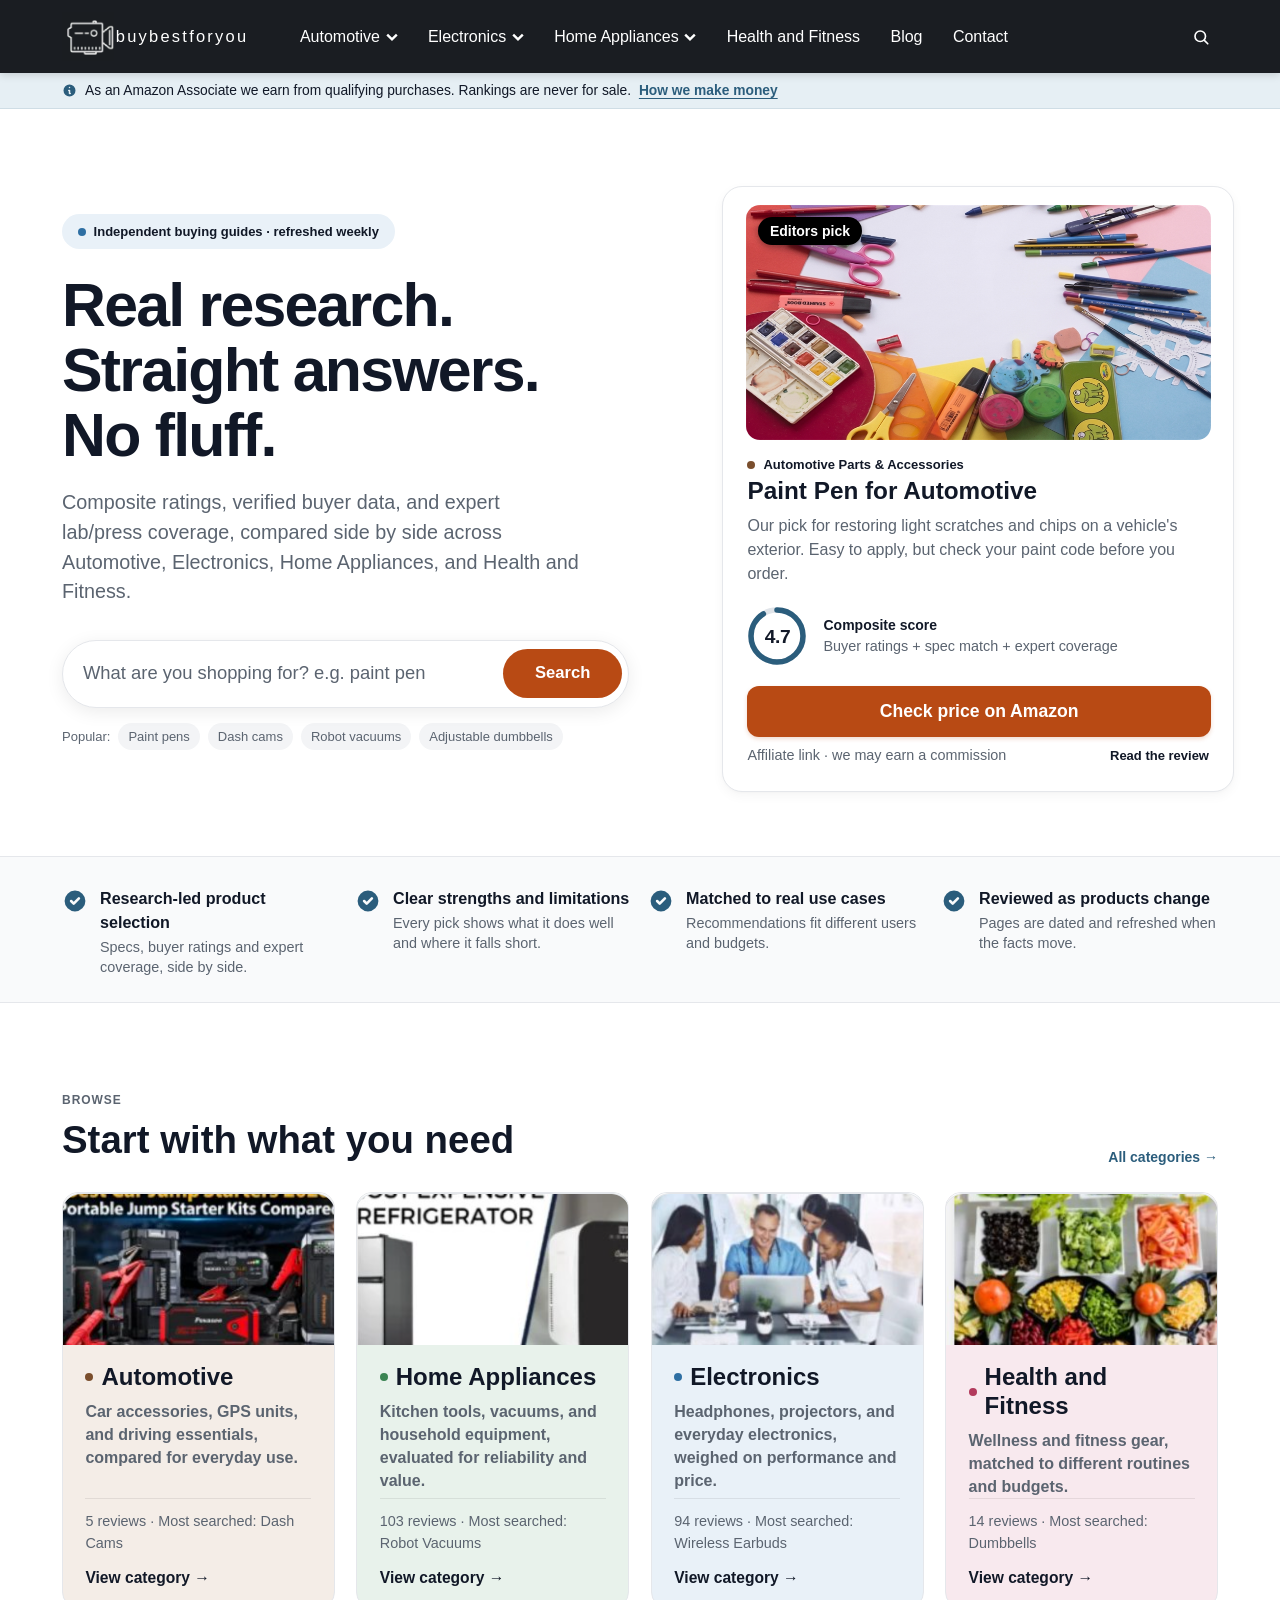
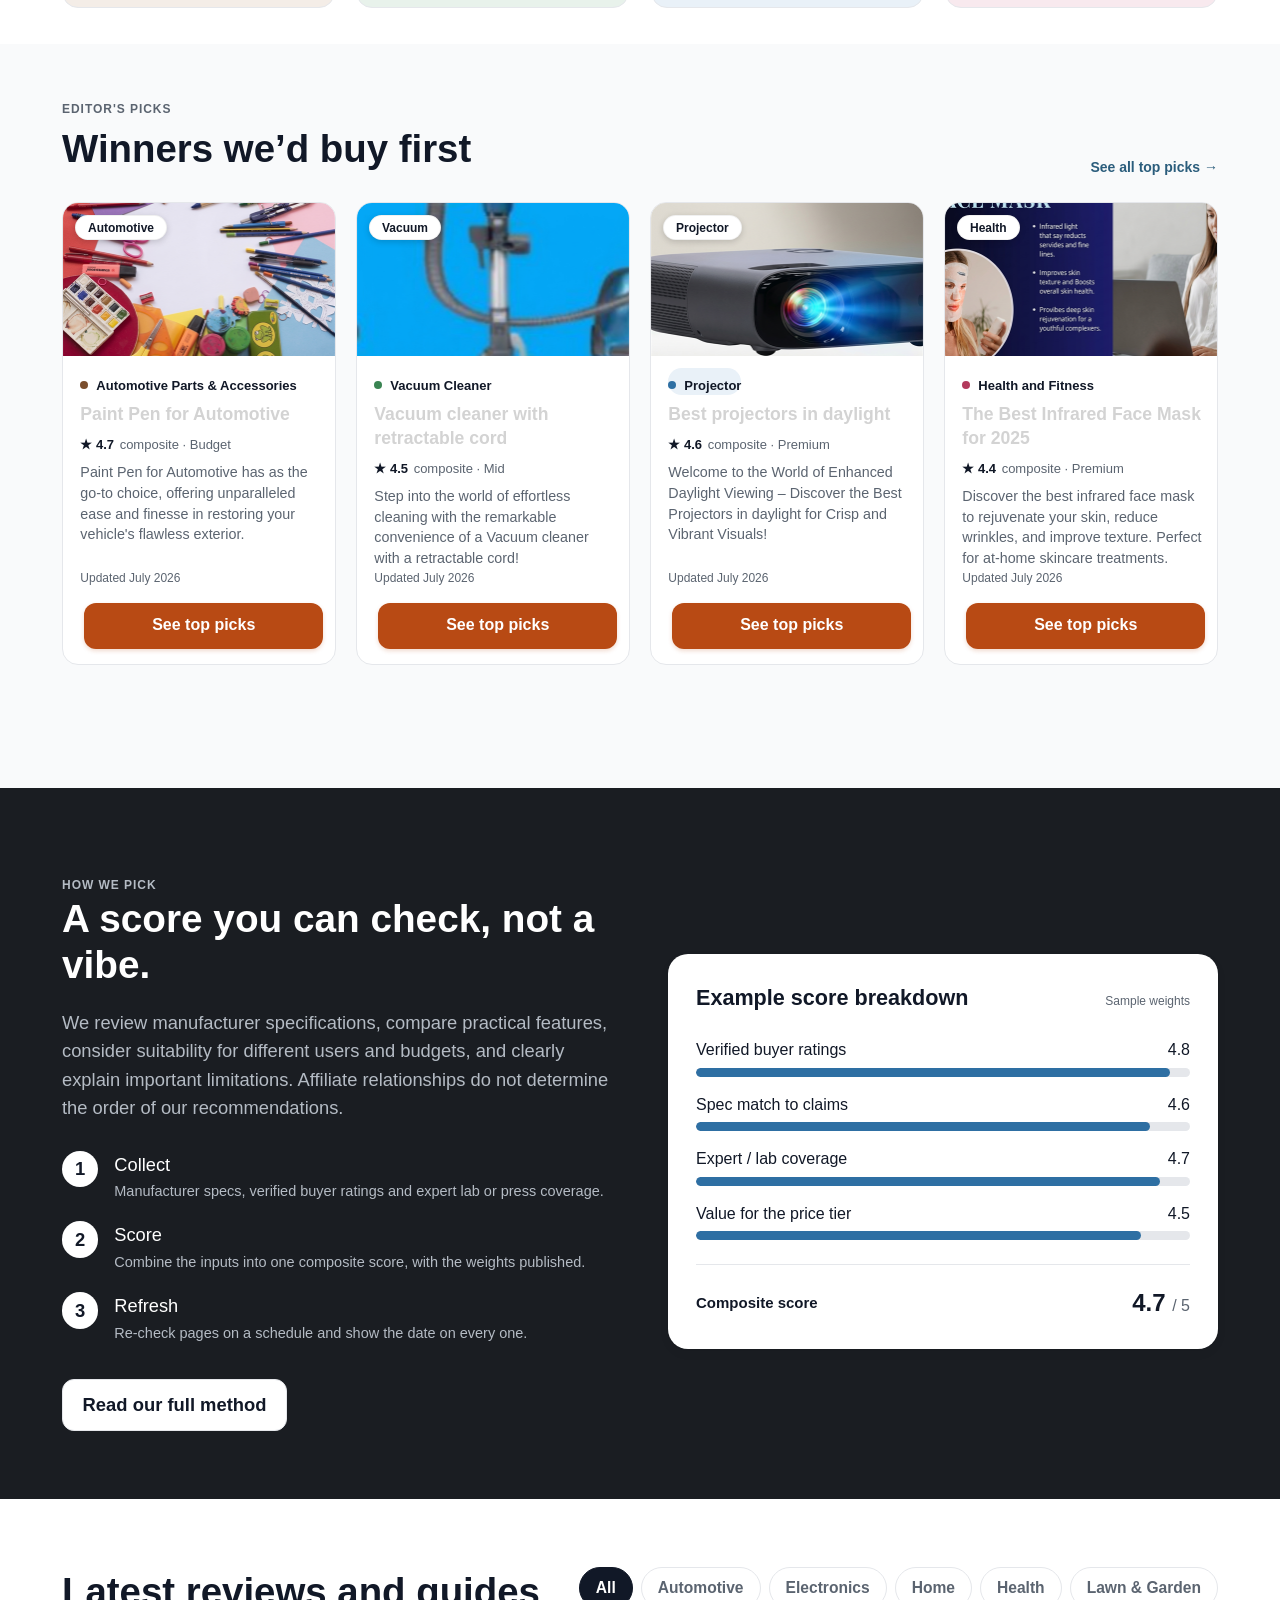
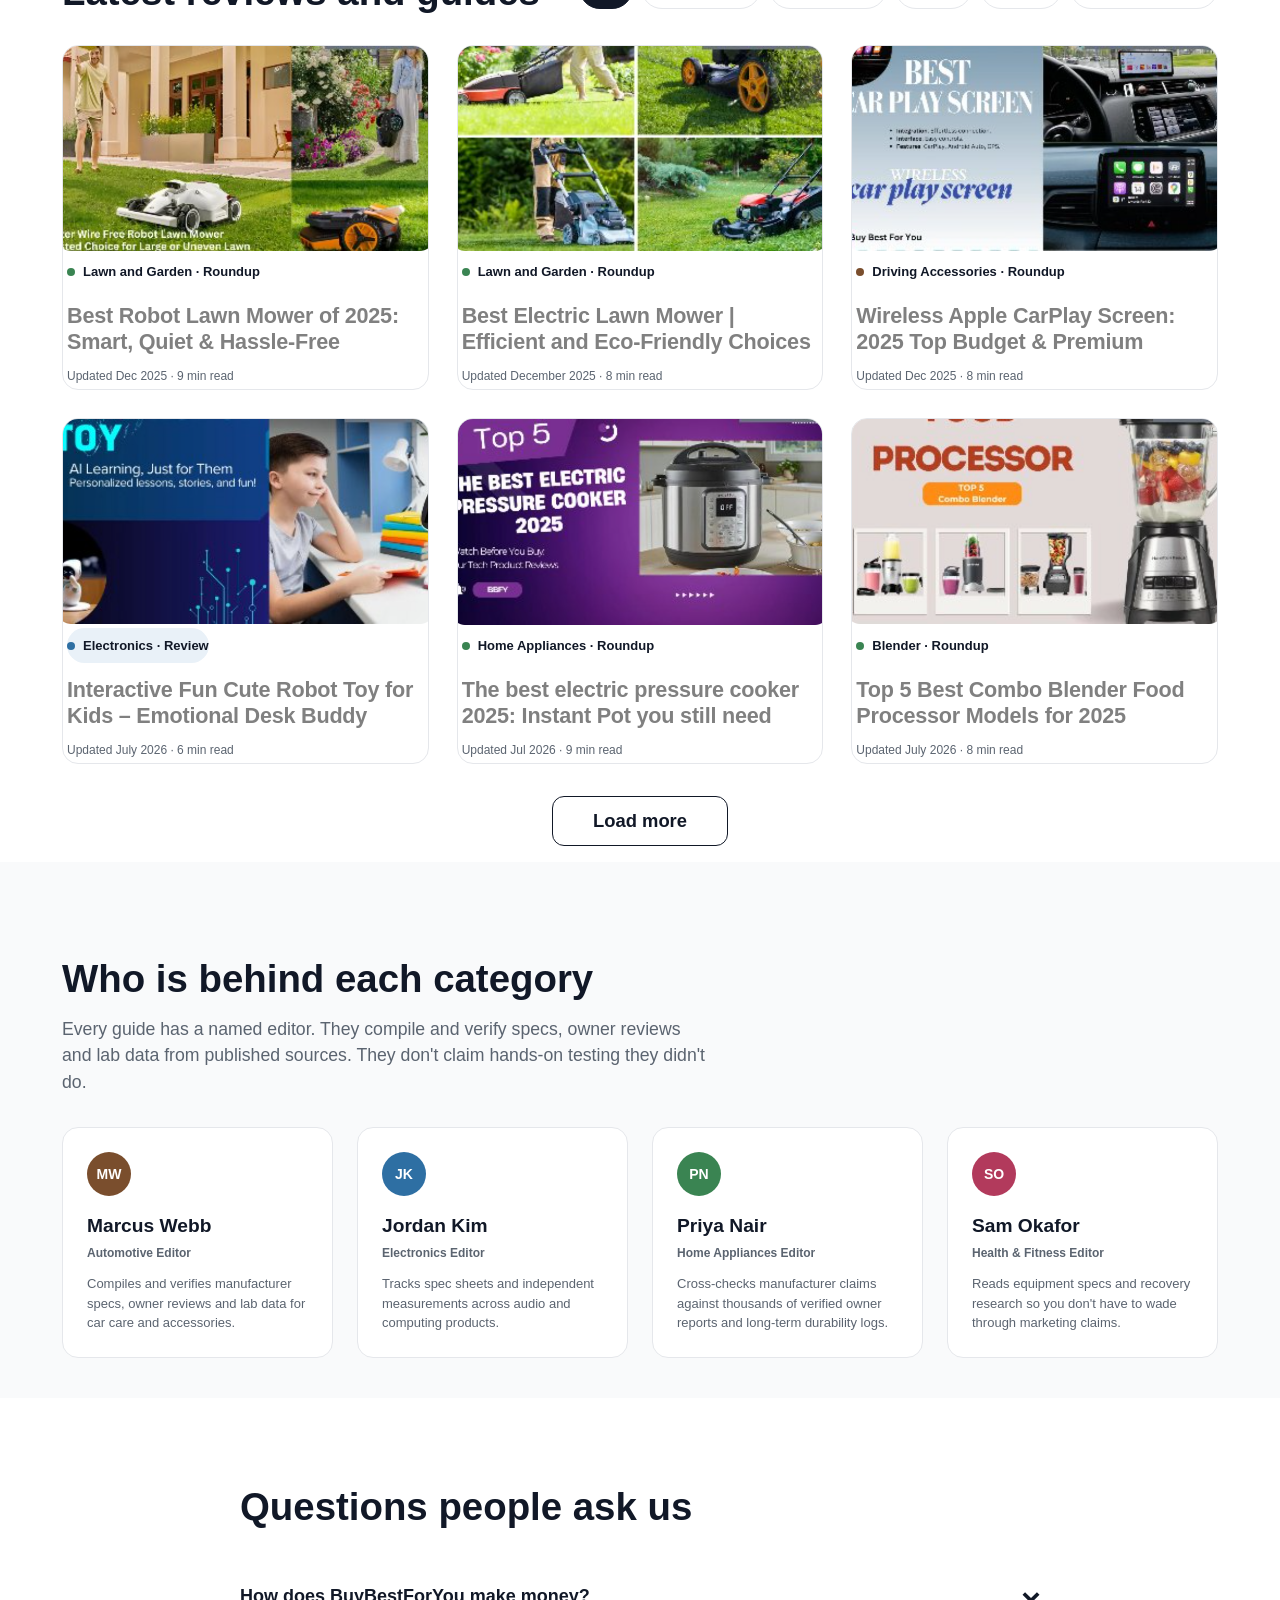
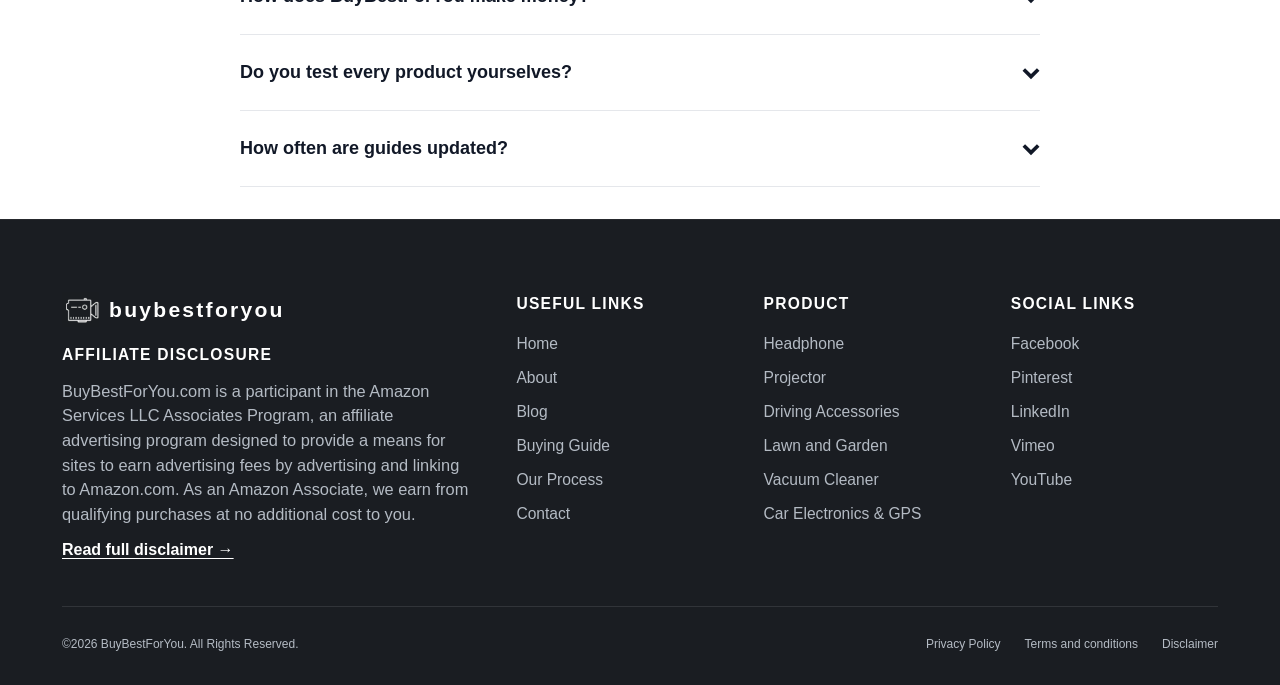
==== commit 9a423c52: "Css changes" ====
--- a/index.html
+++ b/index.html
@@ -507,27 +507,27 @@
             Affiliate relationships do not determine the order of our recommendations.
           </p>
 
-          <div class="methodology-steps desktop-only" style="font-size: 1.265rem;">
-            <div class="method-step-row" style="font-size: 1.1rem;">
+          <div class="methodology-steps desktop-only">
+            <div class="method-step-row">
               <span class="step-num-circle" style="width: 36.288px; height: 36.288px; font-size: 1.15rem;">1</span>
-              <div class="step-text" style="font-size: 1.195425rem;">
-                <h4 style="font-size: 1.242rem;">Collect</h4>
+              <div class="step-text">
+                <h4 style="font-size: 1.142rem;font-weight: 500;">Collect</h4>
                 <p style="font-size: 0.905625rem;">Manufacturer specs, verified buyer ratings and expert lab or press
                   coverage.</p>
               </div>
             </div>
-            <div class="method-step-row" style="font-size: 1.1rem;">
+            <div class="method-step-row">
               <span class="step-num-circle" style="width: 36.288px; height: 36.288px; font-size: 1.15rem;">2</span>
-              <div class="step-text" style="font-size: 1.195425rem;">
-                <h4 style="font-size: 1.242rem;">Score</h4>
+              <div class="step-text">
+                <h4 style=" font-size: 1.142rem;font-weight: 500;">Score</h4>
                 <p style="font-size: 0.905625rem;">Combine the inputs into one composite score, with the weights
                   published.</p>
               </div>
             </div>
-            <div class="method-step-row" style="font-size: 1.1rem;">
+            <div class="method-step-row">
               <span class="step-num-circle" style="width: 36.288px; height: 36.288px; font-size: 1.15rem;">3</span>
-              <div class="step-text" style="font-size: 1.195425rem;">
-                <h4 style="font-size: 1.242rem;">Refresh</h4>
+              <div class="step-text">
+                <h4 style=" font-size: 1.142rem;font-weight: 500;">Refresh</h4>
                 <p style="font-size: 0.905625rem;">Re-check pages on a schedule and show the date on every one.</p>
               </div>
             </div>
@@ -539,7 +539,7 @@
 
         <!-- Sample Score Breakdown Box (Desktop only) -->
         <div class="desktop-only">
-          <div class="score-breakdown-box">
+          <div class="score-breakdown-box" style: margin-right: -0.85rem;>
             <div style="display: flex; justify-content: space-between; align-items: baseline; margin-bottom: 1.5rem;">
               <h3 style="font-size: 1.35rem; font-weight: 800; color: var(--color-ink);">Example score breakdown</h3>
               <span style="font-size: 0.75rem; color: var(--color-muted);">Sample weights</span>
--- a/css/components.css
+++ b/css/components.css
@@ -540,8 +540,8 @@
 .metric-header {
   display: flex;
   justify-content: space-between;
-  font-size: 0.875rem;
-  font-weight: 700;
+  font-size: 1rem;
+  font-weight: 500;
   color: var(--color-ink);
   margin-bottom: 0.35rem;
 }
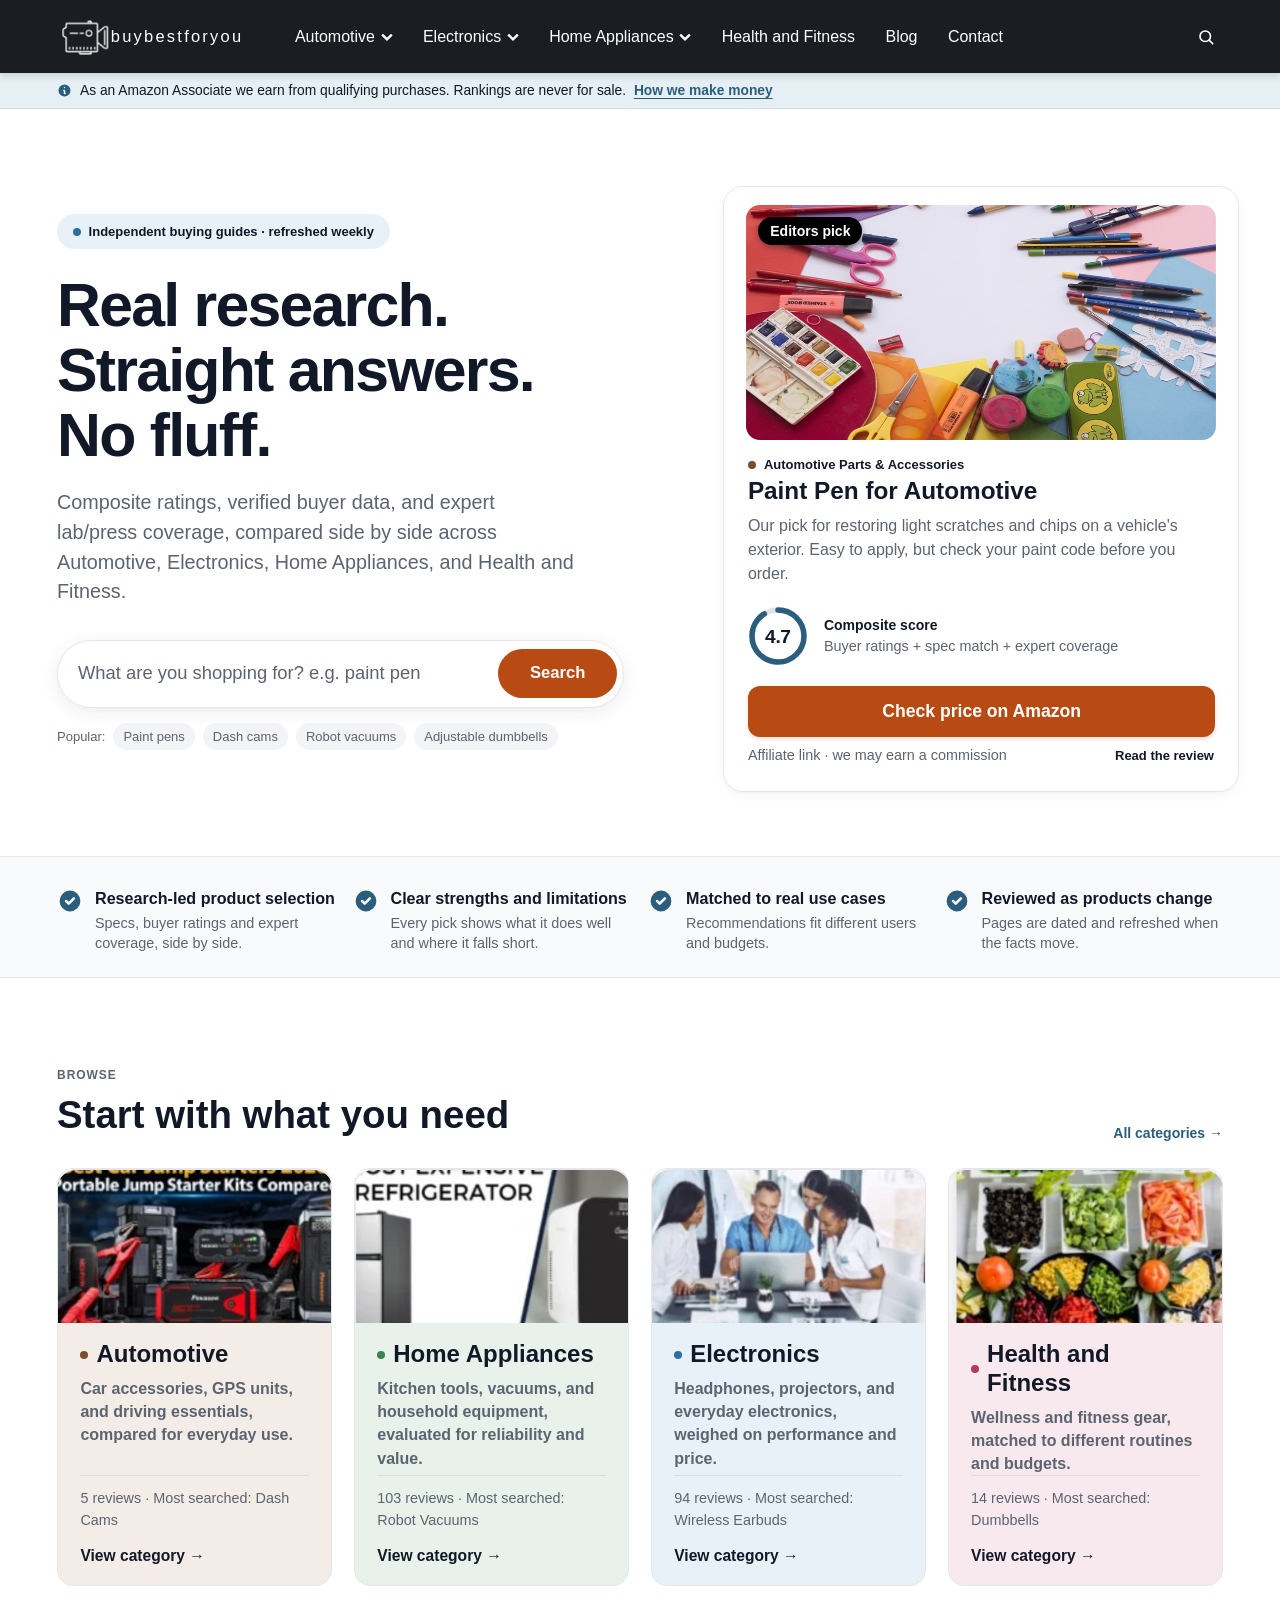
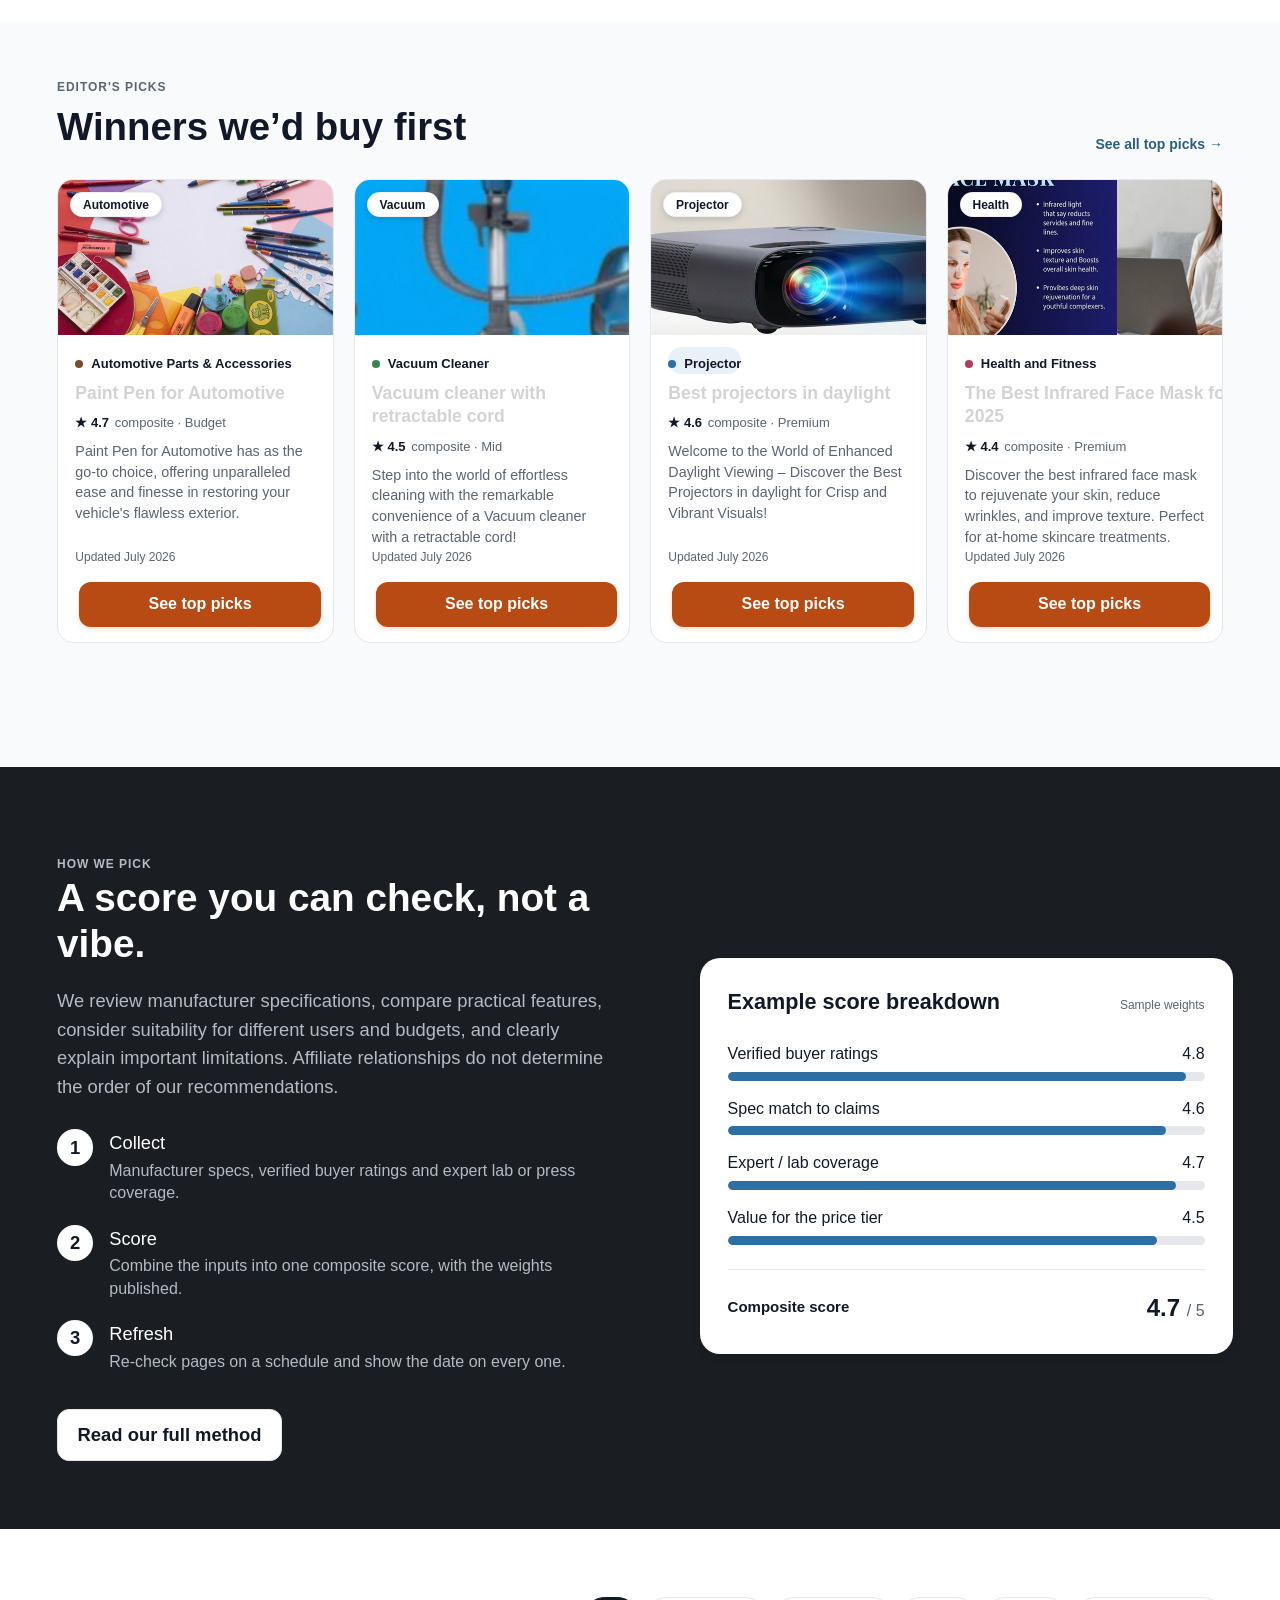
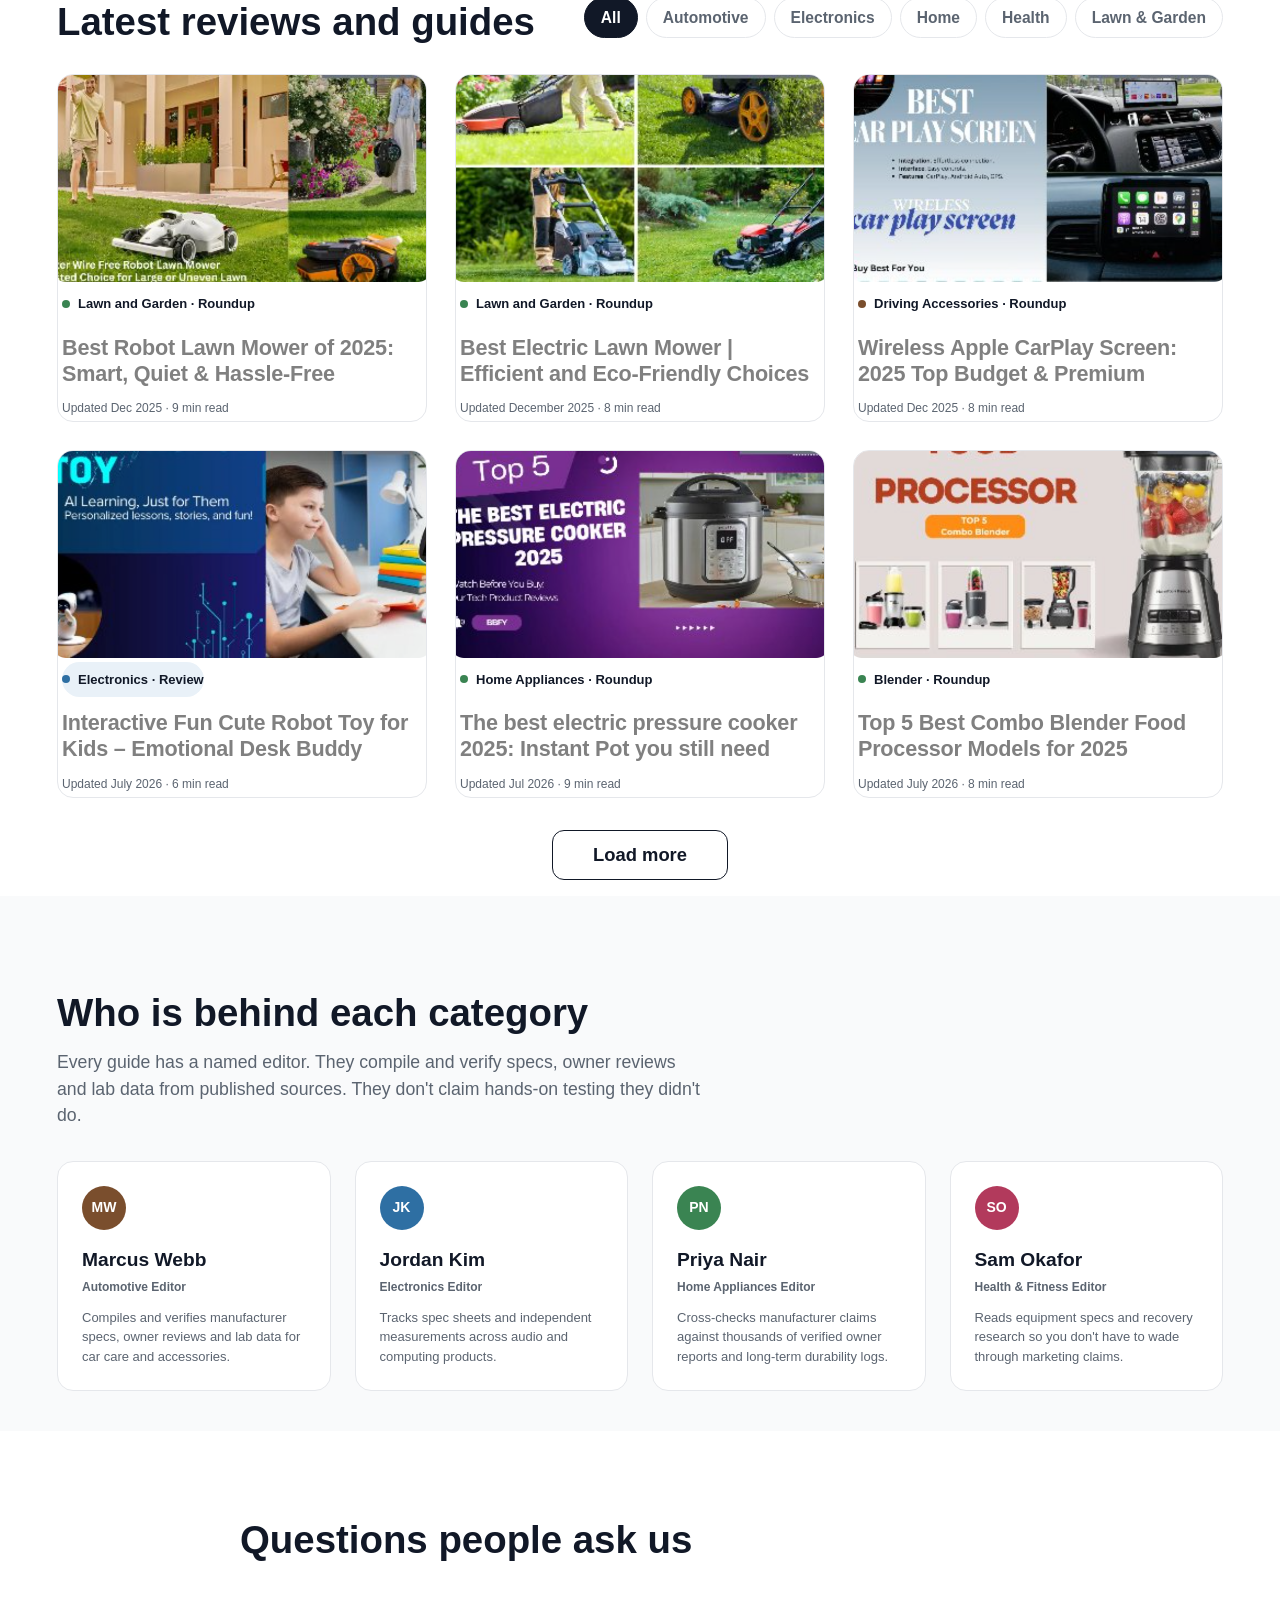
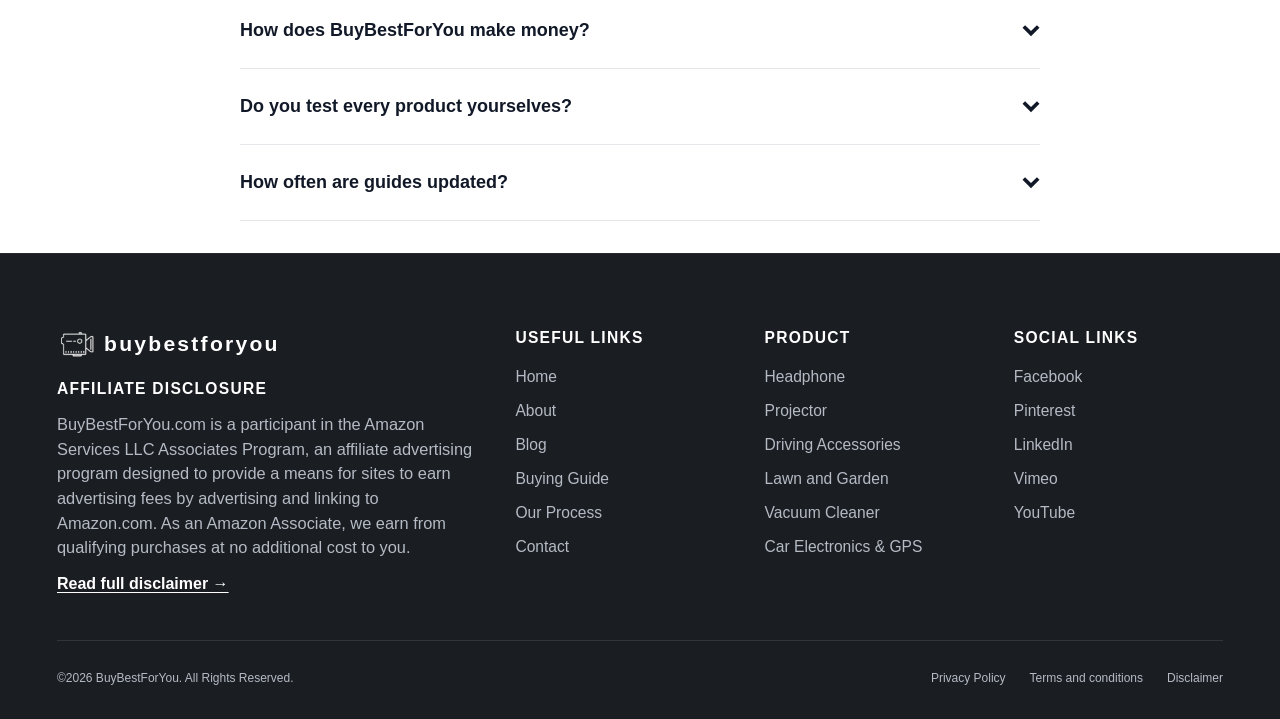
==== commit 8c8a429e: "Css changes" ====
--- a/index.html
+++ b/index.html
@@ -492,8 +492,8 @@
 
     <!-- METHODOLOGY DARK SECTION -->
     <section class="section-methodology">
-      <div class="container methodology-grid">
-        <div class="methodology-info" style="width: calc(100% + 2.8rem);">
+      <div class="container methodology-grid" style="gap: 2.75rem;">
+        <div class="methodology-info" style="width: calc(100% + 3.55rem);">
           <span class="section-kicker desktop-only"
             style="font-size: 0.75rem; font-weight: 800; letter-spacing: 0.08em; text-transform: uppercase; color: var(--color-on-ink);">How
             we pick</span>
@@ -512,7 +512,7 @@
               <span class="step-num-circle" style="width: 36.288px; height: 36.288px; font-size: 1.15rem;">1</span>
               <div class="step-text">
                 <h4 style="font-size: 1.142rem;font-weight: 500;">Collect</h4>
-                <p style="font-size: 0.905625rem;">Manufacturer specs, verified buyer ratings and expert lab or press
+                <p style="font-size: 1rem;">Manufacturer specs, verified buyer ratings and expert lab or press
                   coverage.</p>
               </div>
             </div>
@@ -520,7 +520,7 @@
               <span class="step-num-circle" style="width: 36.288px; height: 36.288px; font-size: 1.15rem;">2</span>
               <div class="step-text">
                 <h4 style=" font-size: 1.142rem;font-weight: 500;">Score</h4>
-                <p style="font-size: 0.905625rem;">Combine the inputs into one composite score, with the weights
+                <p style="font-size: 1rem;">Combine the inputs into one composite score, with the weights
                   published.</p>
               </div>
             </div>
@@ -528,7 +528,7 @@
               <span class="step-num-circle" style="width: 36.288px; height: 36.288px; font-size: 1.15rem;">3</span>
               <div class="step-text">
                 <h4 style=" font-size: 1.142rem;font-weight: 500;">Refresh</h4>
-                <p style="font-size: 0.905625rem;">Re-check pages on a schedule and show the date on every one.</p>
+                <p style="font-size: 1rem;">Re-check pages on a schedule and show the date on every one.</p>
               </div>
             </div>
           </div>
@@ -539,7 +539,7 @@
 
         <!-- Sample Score Breakdown Box (Desktop only) -->
         <div class="desktop-only">
-          <div class="score-breakdown-box" style: margin-right: -0.85rem;>
+          <div class="score-breakdown-box" style="width: calc(100% - 1.75rem); position: relative; left: 2.35rem;">
             <div style="display: flex; justify-content: space-between; align-items: baseline; margin-bottom: 1.5rem;">
               <h3 style="font-size: 1.35rem; font-weight: 800; color: var(--color-ink);">Example score breakdown</h3>
               <span style="font-size: 0.75rem; color: var(--color-muted);">Sample weights</span>
--- a/css/variables.css
+++ b/css/variables.css
@@ -118,7 +118,7 @@
   --shadow-input-focus: 0 0 0 3px rgba(184, 74, 20, 0.18);
 
   /* --- Layout & Spacing --- */
-  --container-max: 1156px;
+  --container-max: 1166px;
   --container-narrow: 800px;
   --container-pad: 0px;
   --transition-speed: 0.2s;
